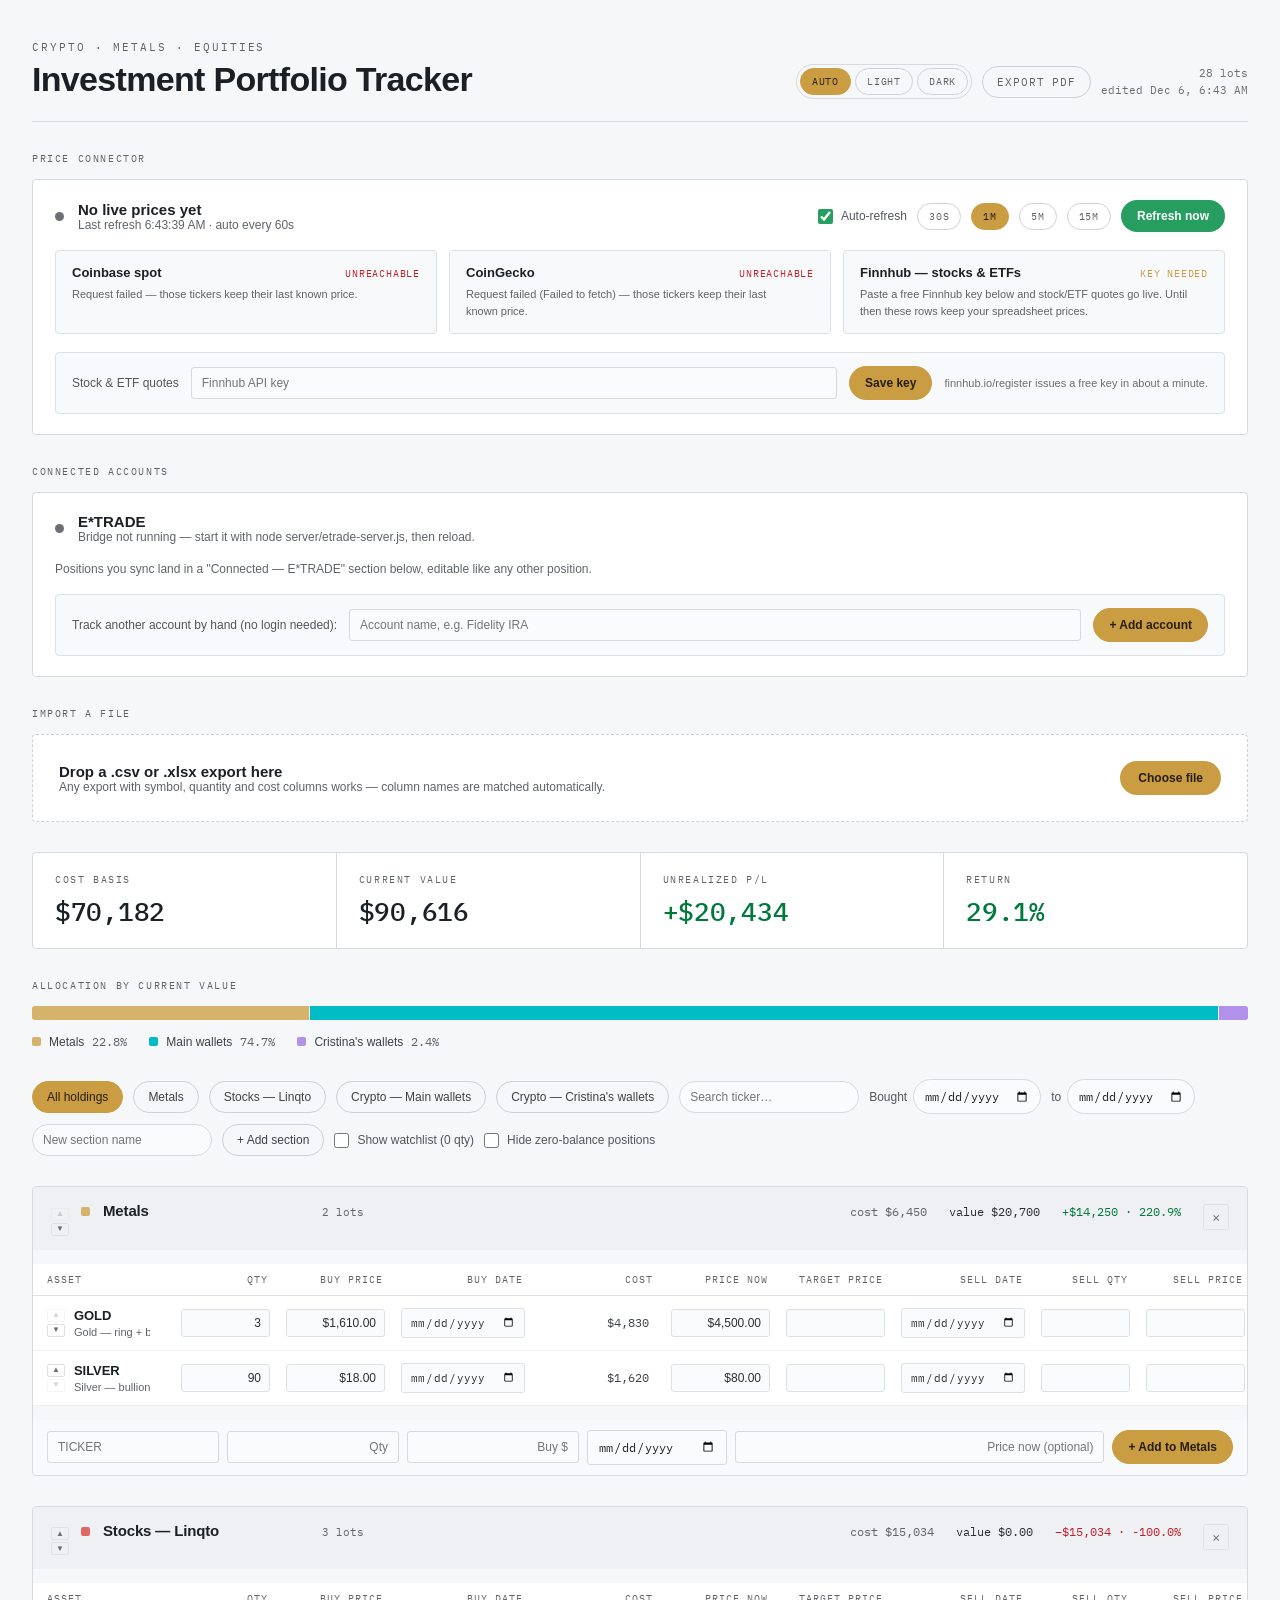
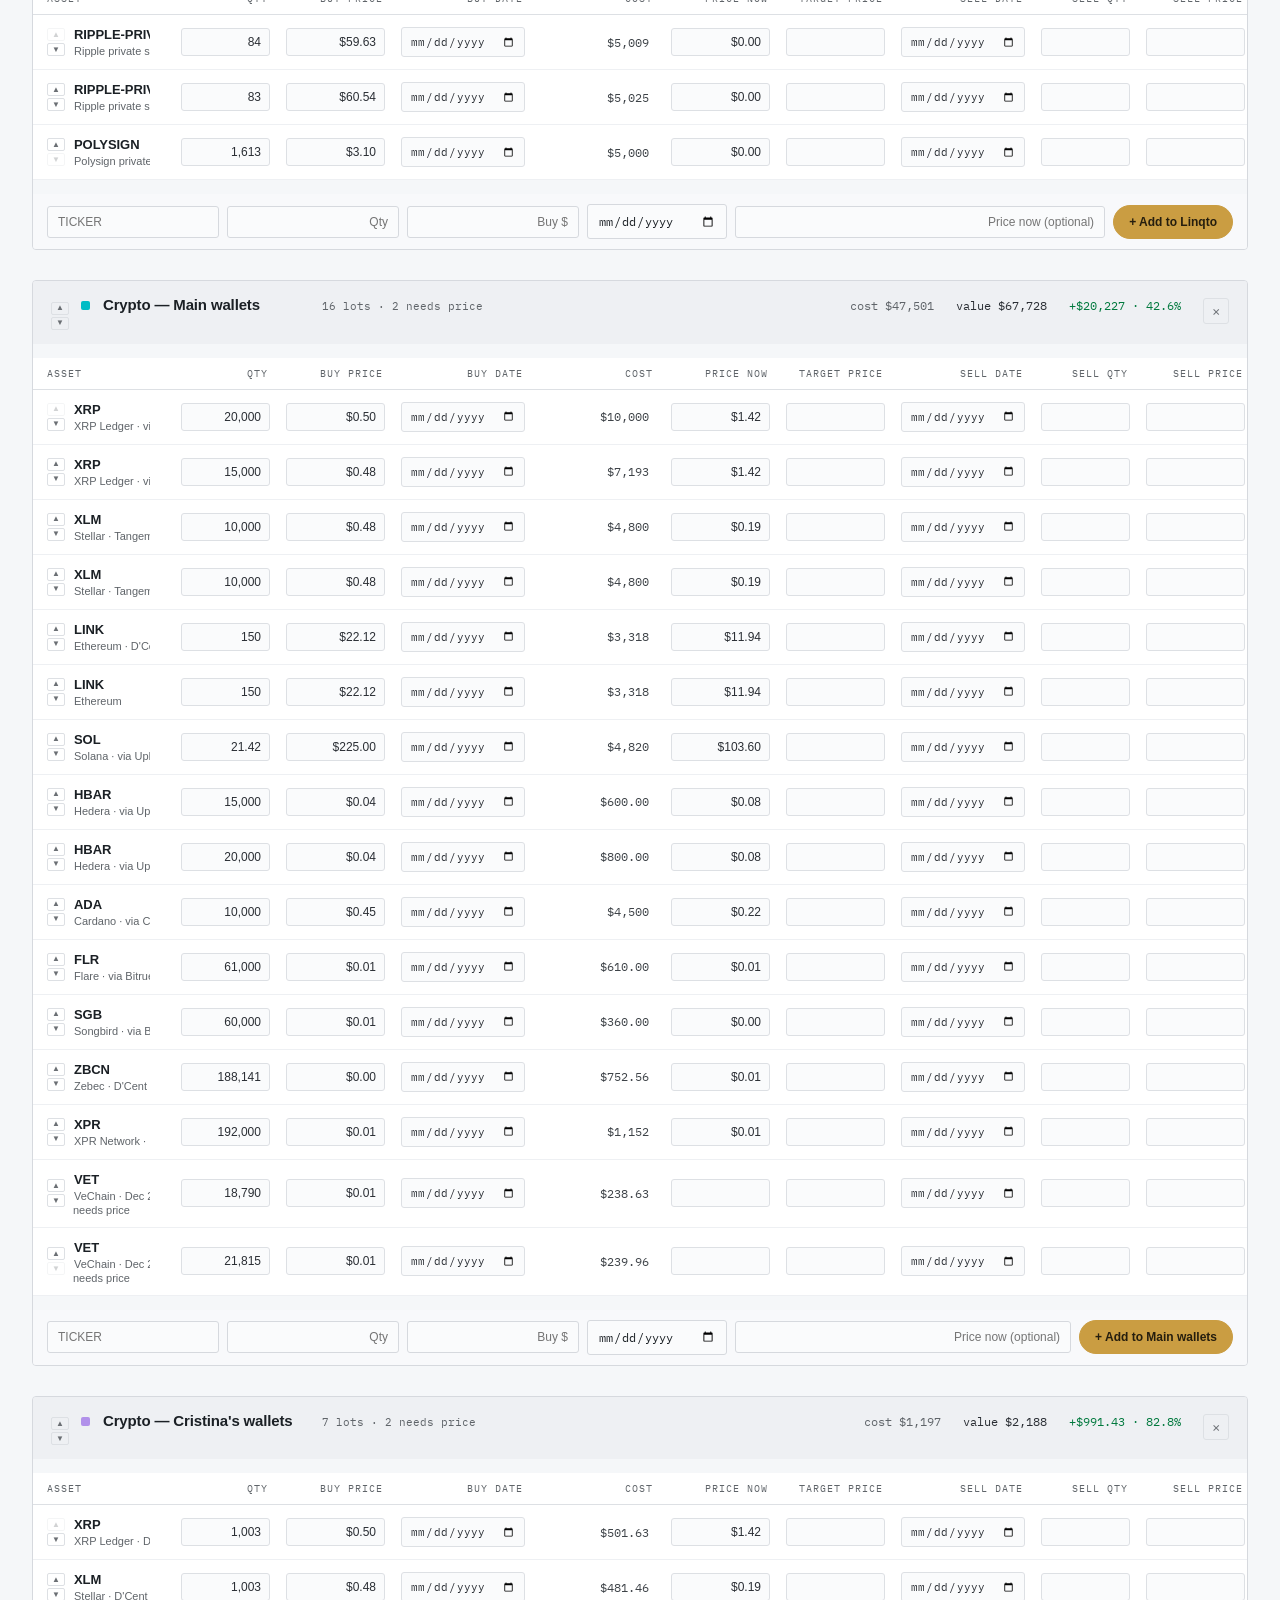
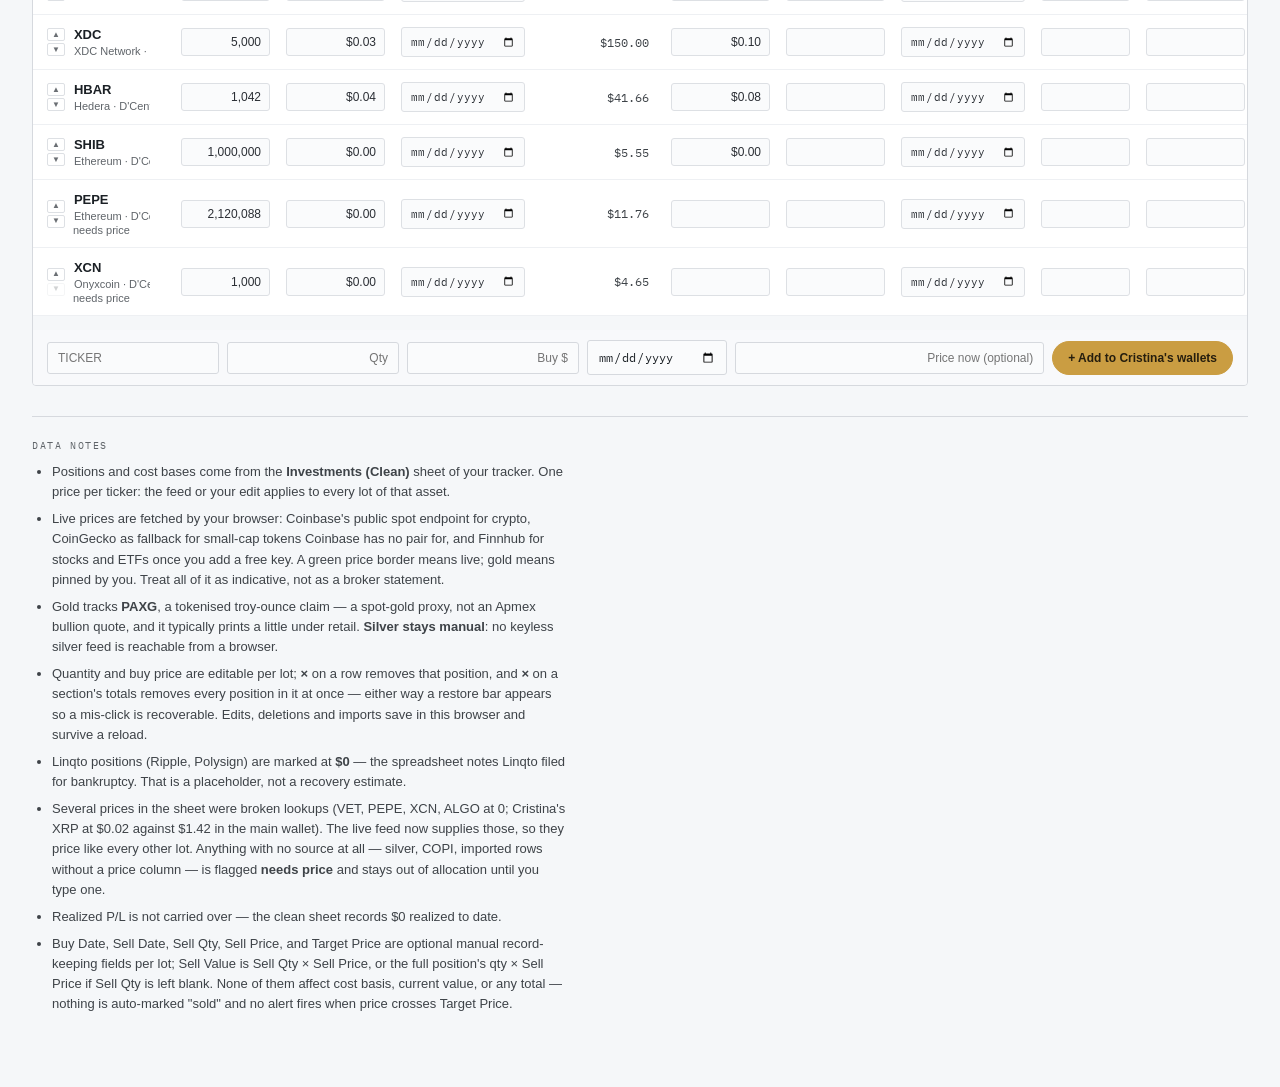
==== portfolio-tracker.html @ 9657cbb6 "Remove Reset all edits; let section delete work on populated sections Reset all edits wiped every ed" ====
<!DOCTYPE html>
<html lang="en">
<head>
<meta charset="utf-8">
<meta name="viewport" content="width=device-width, initial-scale=1">
<title>Investment Portfolio Tracker</title>
<link rel="preconnect" href="https://fonts.googleapis.com">
<link rel="preconnect" href="https://fonts.gstatic.com" crossorigin>
<link rel="stylesheet" href="https://fonts.googleapis.com/css2?family=IBM+Plex+Mono:wght@400;500;600&display=swap">
<style>
* { margin: 0; padding: 0; box-sizing: border-box; }

:root[data-theme="dark"] {
  --bg: oklch(0.18 0.012 255); --panel: oklch(0.21 0.013 255); --panelAlt: oklch(0.19 0.012 255);
  --rowBg: oklch(0.2 0.012 255); --rowHover: oklch(0.235 0.014 255); --head: oklch(0.24 0.014 255);
  --inputBg: oklch(0.17 0.012 255);
  --borderFaint: oklch(0.26 0.014 255); --borderSoft: oklch(0.28 0.014 255); --border: oklch(0.3 0.014 255);
  --borderMid: oklch(0.32 0.014 255); --borderStrong: oklch(0.44 0.016 255);
  --text: oklch(0.96 0.004 255); --textStrong: oklch(0.9 0.006 255); --textBody: oklch(0.8 0.008 255);
  --textDim: oklch(0.72 0.01 255); --textMute: oklch(0.64 0.01 255); --textFaint: oklch(0.58 0.01 255);
  --accent: oklch(0.78 0.1 85); --accentInk: oklch(0.2 0.02 85);
  --pos: oklch(0.74 0.14 155); --posInk: oklch(0.2 0.03 155);
  --neg: oklch(0.68 0.16 25); --negText: oklch(0.72 0.16 25); --negWash: oklch(0.24 0.03 25);
  --warnBg: oklch(0.23 0.025 85); --warnBorder: oklch(0.36 0.05 85); --warnLine: oklch(0.45 0.05 85);
  --dangerBg: oklch(0.22 0.02 25); --dangerBorder: oklch(0.34 0.05 25); --dangerLine: oklch(0.42 0.04 25);
  --gain: oklch(0.74 0.14 155); --loss: oklch(0.68 0.16 25); --flat: oklch(0.7 0.01 255);
  --livePrice: oklch(0.5 0.09 155); --pinPrice: oklch(0.5 0.07 85);
  --ivBg: oklch(0.3 0.03 155); --ivFg: oklch(0.9 0.02 155); --ivBorder: oklch(0.45 0.06 155);
  --dropActive: oklch(0.23 0.02 85);
  color-scheme: dark;
}
:root[data-theme="light"] {
  --bg: oklch(0.975 0.003 255); --panel: oklch(1 0 0); --panelAlt: oklch(0.982 0.003 255);
  --rowBg: oklch(1 0 0); --rowHover: oklch(0.968 0.004 255); --head: oklch(0.955 0.005 255);
  --inputBg: oklch(0.988 0.002 255);
  --borderFaint: oklch(0.92 0.005 255); --borderSoft: oklch(0.905 0.006 255); --border: oklch(0.885 0.007 255);
  --borderMid: oklch(0.86 0.008 255); --borderStrong: oklch(0.78 0.01 255);
  --text: oklch(0.24 0.012 255); --textStrong: oklch(0.3 0.012 255); --textBody: oklch(0.38 0.011 255);
  --textDim: oklch(0.45 0.01 255); --textMute: oklch(0.5 0.01 255); --textFaint: oklch(0.54 0.009 255);
  --accent: oklch(0.72 0.12 82); --accentInk: oklch(0.24 0.03 85);
  --pos: oklch(0.62 0.14 155); --posInk: oklch(1 0 0);
  --neg: oklch(0.55 0.19 25); --negText: oklch(0.5 0.19 25); --negWash: oklch(0.95 0.035 25);
  --warnBg: oklch(0.965 0.035 85); --warnBorder: oklch(0.84 0.07 85); --warnLine: oklch(0.75 0.09 85);
  --dangerBg: oklch(0.965 0.03 25); --dangerBorder: oklch(0.86 0.06 25); --dangerLine: oklch(0.78 0.09 25);
  --gain: oklch(0.5 0.14 155); --loss: oklch(0.52 0.19 25); --flat: oklch(0.52 0.01 255);
  --livePrice: oklch(0.72 0.11 155); --pinPrice: oklch(0.75 0.1 85);
  --ivBg: oklch(0.93 0.05 155); --ivFg: oklch(0.4 0.1 155); --ivBorder: oklch(0.78 0.08 155);
  --dropActive: oklch(0.965 0.035 85);
  color-scheme: light;
}

html, body { background: var(--bg); }
body {
  color: var(--text);
  font-family: -apple-system, BlinkMacSystemFont, "Segoe UI", sans-serif;
  min-height: 100vh;
}
.mono { font-family: 'IBM Plex Mono', ui-monospace, monospace; }
button, input { font-family: inherit; }
button { border: none; background: none; }

.page { min-height: 100vh; padding: 40px 32px 72px; }
.wrap { max-width: 1624px; margin: 0 auto; display: flex; flex-direction: column; gap: 30px; }

/* header */
.header { display: flex; flex-wrap: wrap; gap: 20px; align-items: flex-end; justify-content: space-between; border-bottom: 1px solid var(--border); padding-bottom: 22px; }
.eyebrow { font-size: 11px; letter-spacing: 0.18em; text-transform: uppercase; color: var(--textMute); }
h1 { font-size: 34px; font-weight: 600; letter-spacing: -0.02em; text-wrap: pretty; margin-top: 6px; }
.header-right { display: flex; align-items: center; gap: 10px; }
.pill-group { display: flex; gap: 4px; padding: 3px; border-radius: 999px; border: 1px solid var(--border); }
.pill { font-family: 'IBM Plex Mono', monospace; font-size: 10px; letter-spacing: 0.08em; text-transform: uppercase; padding: 6px 11px; border-radius: 999px; cursor: pointer; border: 1px solid var(--borderMid); background: transparent; color: var(--textMute); }
.pill.active { border-color: var(--accent); background: var(--accent); color: var(--accentInk); }
.link-btn { font-family: 'IBM Plex Mono', monospace; font-size: 11px; letter-spacing: 0.08em; text-transform: uppercase; color: var(--textMute); background: transparent; border: 1px solid var(--borderMid); border-radius: 999px; padding: 8px 14px; cursor: pointer; }
.link-btn:hover { color: var(--text); border-color: var(--borderStrong); }
.meta { font-family: 'IBM Plex Mono', monospace; font-size: 11px; color: var(--textFaint); text-align: right; line-height: 1.5; }

section { display: flex; flex-direction: column; gap: 14px; }
.section-label { font-family: 'IBM Plex Mono', monospace; font-size: 10px; letter-spacing: 0.16em; text-transform: uppercase; color: var(--textMute); }
.row-between { display: flex; flex-wrap: wrap; gap: 12px; align-items: baseline; justify-content: space-between; }
.hint { font-size: 12px; color: var(--textFaint); }

.max-note { font-size: 12px; line-height: 1.55; color: var(--textMute); max-width: 78ch; }

/* price connector */
.connector { display: flex; flex-direction: column; gap: 18px; padding: 20px 22px; border-radius: 4px; border: 1px solid var(--border); background: var(--panel); }
.connector-top { display: flex; flex-wrap: wrap; gap: 18px; align-items: center; justify-content: space-between; }
.connector-left { display: flex; align-items: center; gap: 14px; min-width: 0; }
.feed-dot { width: 9px; height: 9px; border-radius: 999px; }
.connector-headline { font-size: 15px; font-weight: 600; }
.connector-sub { font-size: 12px; color: var(--textMute); }
.connector-controls { display: flex; flex-wrap: wrap; gap: 10px; align-items: center; }
.checkbox-label { display: flex; align-items: center; gap: 8px; font-size: 12px; color: var(--textDim); cursor: pointer; }
.checkbox-label input { accent-color: var(--pos); width: 15px; height: 15px; }
.btn-accent { font-size: 12px; font-weight: 600; padding: 9px 16px; border-radius: 999px; cursor: pointer; border: none; background: var(--pos); color: var(--posInk); }
.btn-gold { font-size: 12px; font-weight: 600; padding: 9px 15px; border-radius: 999px; cursor: pointer; border: 1px solid var(--accent); background: var(--accent); color: var(--accentInk); }
.btn-ghost { font-size: 12px; font-weight: 500; padding: 9px 15px; border-radius: 999px; cursor: pointer; border: 1px solid var(--borderMid); background: transparent; color: var(--textDim); }
.feeds-grid { display: grid; grid-template-columns: repeat(auto-fit, minmax(240px, 1fr)); gap: 12px; }
.feed-card { display: flex; flex-direction: column; gap: 6px; padding: 14px 16px; border-radius: 4px; border: 1px solid var(--borderSoft); background: var(--panelAlt); }
.feed-card-top { display: flex; align-items: baseline; justify-content: space-between; gap: 10px; }
.feed-name { font-size: 13px; font-weight: 600; }
.feed-status { font-family: 'IBM Plex Mono', monospace; font-size: 10px; letter-spacing: 0.08em; text-transform: uppercase; }
.status-live { color: var(--gain); } .status-checking { color: var(--accent); } .status-idle { color: var(--textFaint); }
.status-down { color: var(--loss); } .status-partial { color: var(--accent); }
.feed-detail { font-size: 11px; color: var(--textMute); line-height: 1.5; text-wrap: pretty; }
.key-row { display: flex; flex-wrap: wrap; gap: 12px; align-items: center; padding: 13px 16px; border-radius: 4px; border: 1px solid var(--borderSoft); background: var(--panelAlt); }
.key-label { font-size: 12px; color: var(--textDim); }
.field { box-sizing: border-box; font-size: 12px; padding: 8px 10px; border-radius: 3px; border: 1px solid var(--border); background: var(--inputBg); color: var(--text); }
.key-input { flex-grow: 1; min-width: 180px; }
.key-status { font-size: 11px; color: var(--textFaint); }
.pinned-bar { display: flex; flex-wrap: wrap; gap: 12px; align-items: center; justify-content: space-between; padding: 11px 14px; border-radius: 4px; border: 1px solid var(--warnBorder); background: var(--warnBg); }
.pinned-bar span { font-size: 12px; color: var(--textStrong); }
.btn-warn { font-size: 12px; font-weight: 500; padding: 7px 13px; border-radius: 999px; cursor: pointer; border: 1px solid var(--warnLine); background: transparent; color: var(--textStrong); }
.tx-panel { display: flex; flex-direction: column; gap: 8px; }
.tx-table { display: flex; flex-direction: column; border: 1px solid var(--borderSoft); border-radius: 4px; max-height: 320px; overflow-y: auto; }
.tx-row { display: grid; grid-template-columns: 110px 100px 70px 70px 90px 100px; gap: 8px; padding: 7px 12px; font-size: 12px; border-bottom: 1px solid var(--borderFaint); color: var(--textBody); }
.tx-row:last-child { border-bottom: none; }
.tx-row.tx-head { position: sticky; top: 0; background: var(--panelAlt); font-family: 'IBM Plex Mono', monospace; font-size: 10px; letter-spacing: 0.08em; text-transform: uppercase; color: var(--textMute); }
.tx-row .right { text-align: right; }

/* import */
.dropzone { display: flex; flex-direction: column; gap: 16px; padding: 26px; border-radius: 4px; border: 1px dashed var(--borderMid); background: var(--rowBg); }
.dropzone.dragging { border-color: var(--accent); background: var(--dropActive); }
.dropzone-top { display: flex; flex-wrap: wrap; gap: 18px; align-items: center; justify-content: space-between; }
.dropzone-title { font-size: 15px; font-weight: 600; }
.dropzone-sub { font-size: 12px; color: var(--textMute); text-wrap: pretty; }
.file-label { display: inline-flex; align-items: center; gap: 8px; font-size: 12px; font-weight: 600; padding: 10px 18px; border-radius: 999px; cursor: pointer; background: var(--accent); color: var(--accentInk); }
.file-label input { position: absolute; width: 1px; height: 1px; opacity: 0; pointer-events: none; }
.import-status { font-family: 'IBM Plex Mono', monospace; font-size: 12px; line-height: 1.6; color: var(--textBody); }
.import-status.error { color: var(--loss); }
.preview { display: flex; flex-direction: column; gap: 12px; border-top: 1px solid var(--border); padding-top: 16px; }
.preview-grid { display: grid; grid-template-columns: minmax(90px, 1.2fr) minmax(80px, 1fr) minmax(80px, 1fr) minmax(80px, 1fr) minmax(90px, 1fr); }
.preview-head { font-family: 'IBM Plex Mono', monospace; font-size: 10px; letter-spacing: 0.1em; text-transform: uppercase; color: var(--textFaint); }
.preview-row { font-family: 'IBM Plex Mono', monospace; font-size: 12px; color: var(--textBody); padding: 5px 0; border-bottom: 1px solid var(--head); }
.right { text-align: right; }
.preview-actions { display: flex; flex-wrap: wrap; gap: 10px; align-items: center; }

/* summary tiles */
.tiles { display: grid; grid-template-columns: repeat(auto-fit, minmax(200px, 1fr)); gap: 1px; background: var(--border); border: 1px solid var(--border); border-radius: 4px; overflow: hidden; }
.tile { background: var(--panel); padding: 20px 22px; display: flex; flex-direction: column; gap: 8px; }
.tile-value { font-family: 'IBM Plex Mono', monospace; font-size: 26px; font-weight: 500; letter-spacing: -0.01em; }

/* allocation */
.alloc-bar { display: flex; height: 14px; border-radius: 3px; overflow: hidden; background: var(--head); gap: 1px; }
.alloc-slice { height: 100%; flex-basis: 0; }
.alloc-legend { display: flex; flex-wrap: wrap; gap: 8px 22px; }
.alloc-item { display: flex; align-items: center; gap: 8px; font-size: 12px; color: var(--textBody); }
.swatch { width: 9px; height: 9px; border-radius: 2px; }
.alloc-pct { font-family: 'IBM Plex Mono', monospace; color: var(--textMute); }

/* filters */
.filters-row { display: flex; flex-wrap: wrap; gap: 10px; align-items: center; }
.filter-btn { font-size: 12px; font-weight: 500; padding: 8px 14px; border-radius: 999px; cursor: pointer; border: 1px solid var(--borderMid); background: transparent; color: var(--textBody); }
.filter-btn.active { border-color: var(--accent); background: var(--accent); color: var(--accentInk); }
.spacer { flex-grow: 1; }
.pill-input { flex: 0 1 180px; border-radius: 999px; }
.date-filter-label { display: flex; align-items: center; gap: 6px; font-size: 12px; color: var(--textDim); }
.date-filter-label .pill-input { flex: 0 1 150px; }
input[type="search"]::-webkit-search-cancel-button { cursor: pointer; }
.error-text { font-size: 12px; color: var(--neg); margin-top: -8px; }
.deleted-bar { display: flex; flex-wrap: wrap; gap: 14px; align-items: center; justify-content: space-between; padding: 12px 18px; border-radius: 4px; border: 1px solid var(--dangerBorder); background: var(--dangerBg); }
.deleted-bar span { font-size: 13px; color: var(--textStrong); }
.btn-danger { font-size: 12px; font-weight: 500; padding: 8px 14px; border-radius: 999px; cursor: pointer; border: 1px solid var(--dangerLine); background: transparent; color: var(--textStrong); }

/* groups */
.group { display: flex; flex-direction: column; border: 1px solid var(--border); border-radius: 4px; overflow: hidden; }
.group-head { display: flex; flex-wrap: wrap; gap: 12px; align-items: baseline; justify-content: space-between; background: var(--head); padding: 14px 18px; }
.group-head-left { display: flex; align-items: baseline; gap: 12px; }
.group-rename { font-size: 15px; font-weight: 600; letter-spacing: -0.01em; background: transparent; border: 1px solid transparent; border-radius: 3px; padding: 3px 6px; margin: -3px -6px; color: var(--text); width: 220px; }
.group-rename:hover { border-color: var(--borderMid); }
.group-note { font-family: 'IBM Plex Mono', monospace; font-size: 11px; color: var(--textMute); }
.move-btns { display: flex; flex-direction: column; gap: 2px; }
.move-btn { width: 18px; height: 13px; display: flex; align-items: center; justify-content: center; font-size: 8px; line-height: 1; border-radius: 2px; cursor: pointer; border: 1px solid var(--borderSoft); background: transparent; color: var(--textFaint); }
.move-btn:hover:not(:disabled) { border-color: var(--borderStrong); color: var(--text); }
.move-btn:disabled { opacity: 0.3; cursor: default; }
.group-stats { display: flex; gap: 22px; font-family: 'IBM Plex Mono', monospace; font-size: 12px; }
.group-stats .cost { color: var(--textMute); }
.group-stats .value { color: var(--textStrong); }
.rows-scroll { overflow-x: auto; min-width: 0; }
.cols { display: grid; grid-template-columns: minmax(120px, 1.6fr) minmax(105px, 1fr) minmax(115px, 1.05fr) minmax(140px, 1.2fr) minmax(130px, 1.1fr) minmax(115px, 1.05fr) minmax(115px, 1.05fr) minmax(140px, 1.2fr) minmax(105px, 1fr) minmax(115px, 1.05fr) minmax(130px, 1.1fr) minmax(130px, 1.1fr) minmax(130px, 1.1fr) minmax(95px, 0.85fr) 36px; min-width: 1741px; }
.col-head { background: var(--panel); font-family: 'IBM Plex Mono', monospace; font-size: 10px; letter-spacing: 0.1em; text-transform: uppercase; color: var(--textMute); border-bottom: 1px solid var(--borderSoft); }
.col-head > div { padding: 9px 10px; }
.col-head > div:first-child { padding: 9px 14px; }
.lot-row { align-items: center; background: var(--rowBg); border-bottom: 1px solid var(--head); }
.lot-row:hover { background: var(--rowHover); }
.lot-asset { padding: 11px 14px; display: flex; flex-direction: column; gap: 1px; min-width: 0; }
.lot-asset-with-move { flex-direction: row; align-items: center; gap: 8px; }
.lot-asset-fields { display: flex; flex-direction: column; gap: 1px; min-width: 0; flex: 1; }
.lot-ticker-input, .lot-sub-input { display: block; width: 100%; background: transparent; border: 1px solid transparent; border-radius: 3px; padding: 1px 4px; margin: -1px -4px; color: inherit; }
.lot-ticker-input:hover, .lot-sub-input:hover, .lot-ticker-input:focus, .lot-sub-input:focus { border-color: var(--borderMid); }
.lot-ticker-input { font-size: 13px; font-weight: 600; letter-spacing: -0.005em; color: var(--text); }
.lot-sub-input { font-size: 11px; color: var(--textMute); }
.lot-flag { font-size: 11px; color: var(--textMute); overflow: hidden; text-overflow: ellipsis; white-space: nowrap; }
.lot-input-cell { padding: 8px 8px; }
.lot-input { width: 100%; text-align: right; font-size: 12px; padding: 6px 8px; border-radius: 3px; border: 1px solid var(--borderSoft); background: var(--inputBg); color: var(--textStrong); }
.lot-date-input { text-align: left; font-family: 'IBM Plex Mono', monospace; font-size: 11px; }
.lot-static { padding: 11px 14px; font-family: 'IBM Plex Mono', monospace; font-size: 12px; color: var(--textBody); overflow: hidden; text-overflow: ellipsis; white-space: nowrap; }
.price-input.live { border-color: var(--livePrice); }
.price-input.pinned { border-color: var(--pinPrice); }
.price-cell { display: flex; align-items: center; gap: 4px; }
.price-cell .price-input { flex: 1; min-width: 0; }
.unpin-btn { flex: 0 0 auto; width: 18px; height: 18px; display: flex; align-items: center; justify-content: center; font-size: 12px; line-height: 1; border-radius: 3px; cursor: pointer; border: 1px solid var(--pinPrice); background: transparent; color: var(--pinPrice); }
.unpin-btn:hover { background: var(--pinPrice); color: var(--panel); }
.del-cell { padding: 8px 4px; display: flex; justify-content: center; }
.del-btn { width: 26px; height: 26px; display: flex; align-items: center; justify-content: center; font-size: 14px; line-height: 1; border-radius: 3px; cursor: pointer; border: 1px solid var(--borderSoft); background: transparent; color: var(--textFaint); }
.del-btn:hover { border-color: var(--neg); color: var(--negText); background: var(--negWash); }
.add-row { display: flex; flex-wrap: wrap; gap: 8px; align-items: center; padding: 10px 14px; background: var(--panelAlt); }
.add-ticker { flex: 0 1 90px; text-transform: uppercase; }
.add-num { flex: 0 1 90px; text-align: right; }
.add-price { flex: 1 1 130px; text-align: right; }
.add-date { flex: 0 1 140px; }

.pl-pos { color: var(--gain); } .pl-neg { color: var(--loss); } .pl-flat { color: var(--flat); }

.notes { display: flex; flex-direction: column; gap: 10px; border-top: 1px solid var(--border); padding-top: 22px; }
.notes ul { margin: 0; padding-left: 20px; display: flex; flex-direction: column; gap: 7px; font-size: 13px; line-height: 1.55; color: var(--textBody); max-width: 74ch; text-wrap: pretty; }

@media (max-width: 640px) {
  .page { padding: 24px 16px 56px; }
  h1 { font-size: 26px; }
}

@media print {
  :root {
    --bg: #ffffff !important; --panel: #ffffff !important; --panelAlt: #ffffff !important;
    --rowBg: #ffffff !important; --rowHover: #ffffff !important; --head: #f0f0f0 !important;
    --inputBg: #ffffff !important;
    --borderFaint: #ddd !important; --borderSoft: #ccc !important; --border: #999 !important;
    --borderMid: #999 !important; --borderStrong: #666 !important;
    --text: #111 !important; --textStrong: #111 !important; --textBody: #222 !important;
    --textDim: #333 !important; --textMute: #555 !important; --textFaint: #666 !important;
    --accent: #8a6d00 !important; --accentInk: #111 !important;
    --pos: #0a7a3d !important; --posInk: #fff !important;
    --neg: #b3261e !important; --negText: #b3261e !important; --negWash: #fde8e6 !important;
    --gain: #0a7a3d !important; --loss: #b3261e !important; --flat: #555 !important;
    --livePrice: #0a7a3d !important; --pinPrice: #8a6d00 !important;
  }
  body { background: #fff !important; }
  .page { padding: 0 !important; }
  .no-print, .move-btns, .del-btn, .checkbox-label, .file-label, .add-row { display: none !important; }
  .rows-scroll { overflow: visible !important; }
  .cols { grid-template-columns: minmax(120px, 1.6fr) minmax(105px, 1fr) minmax(115px, 1.05fr) minmax(130px, 1.15fr) minmax(130px, 1.1fr) minmax(115px, 1.05fr) minmax(115px, 1.05fr) minmax(130px, 1.15fr) minmax(105px, 1fr) minmax(115px, 1.05fr) minmax(130px, 1.1fr) minmax(130px, 1.1fr) minmax(130px, 1.1fr) minmax(95px, 0.85fr) !important; min-width: 0 !important; }
  .col-head > div:last-child, .del-cell { display: none !important; }
  section { break-inside: avoid-page; }
  .group { break-inside: avoid; }
  .group-rename { border-color: transparent !important; }
  input { border-color: transparent !important; background: transparent !important; padding: 2px 0 !important; }
}

</style>
</head>
<body>
<div id="root"></div>
<script>
"use strict";

/* ---------- seed data ---------- */
/* [group, account, ticker, sub-label, qty, buyPrice, priceNow] */
const SEED = [
  ["Metals", "apmex", "GOLD", "Gold — ring + bullion · 2023", 3, 1610, 4500],
  ["Metals", "apmex", "SILVER", "Silver — bullion · 2018", 90, 18, 80],
  ["Stocks — Linqto", "linqto", "RIPPLE-PRIV", "Ripple private shares · Nov 2023", 84, 59.63, 0],
  ["Stocks — Linqto", "linqto", "RIPPLE-PRIV", "Ripple private shares · Oct 2023", 83, 60.54, 0],
  ["Stocks — Linqto", "linqto", "POLYSIGN", "Polysign private shares · Nov 2023", 1613, 3.10, 0],
  ["Crypto — Main wallets", "dcent", "XRP", "XRP Ledger · via Coinbase", 20000, 0.50, 1.4218],
  ["Crypto — Main wallets", "itrust", "XRP", "XRP Ledger · via UpHold", 15000, 0.4795, 1.4218],
  ["Crypto — Main wallets", "dcent", "XLM", "Stellar · Tangem swap", 10000, 0.48, 0.1855],
  ["Crypto — Main wallets", "itrust", "XLM", "Stellar · Tangem swap", 10000, 0.48, 0.1855],
  ["Crypto — Main wallets", "dcent", "LINK", "Ethereum · D'Cent swap", 150, 22.12, 11.94],
  ["Crypto — Main wallets", "itrust", "LINK", "Ethereum", 150, 22.12, 11.94],
  ["Crypto — Main wallets", "itrust", "SOL", "Solana · via UpHold", 21.42080992, 225, 103.60],
  ["Crypto — Main wallets", "dcent", "HBAR", "Hedera · via UpHold", 15000, 0.04, 0.07965],
  ["Crypto — Main wallets", "itrust", "HBAR", "Hedera · via UpHold", 20000, 0.04, 0.07965],
  ["Crypto — Main wallets", "itrust", "ADA", "Cardano · via Coinbase", 10000, 0.45, 0.2176],
  ["Crypto — Main wallets", "dcent", "FLR", "Flare · via Bitrue", 61000, 0.01, 0.0081],
  ["Crypto — Main wallets", "dcent", "SGB", "Songbird · via Bitrue", 60000, 0.006, 0.001531],
  ["Crypto — Main wallets", "dcent", "ZBCN", "Zebec · D'Cent swap", 188140.7, 0.004, 0.0077530],
  ["Crypto — Main wallets", "dcent", "XPR", "XPR Network · D'Cent swap", 192000, 0.006, 0.0075279],
  ["Crypto — Main wallets", "coinbase", "VET", "VeChain · Dec 2025", 18789.6, 0.0127, null],
  ["Crypto — Main wallets", "coinbase", "VET", "VeChain · Dec 2025", 21814.609, 0.011, null],
  ["Crypto — Cristina's wallets", "dcent2", "XRP", "XRP Ledger · D'Cent 2", 1003.25021, 0.50, 1.4218],
  ["Crypto — Cristina's wallets", "dcent2", "XLM", "Stellar · D'Cent 2", 1003.04758, 0.48, 0.1855],
  ["Crypto — Cristina's wallets", "dcent2", "XDC", "XDC Network · D'Cent 2", 4999.99974, 0.03, 0.09743],
  ["Crypto — Cristina's wallets", "dcent2", "HBAR", "Hedera · D'Cent 2", 1041.50968, 0.04, 0.07965],
  ["Crypto — Cristina's wallets", "dcent2", "SHIB", "Ethereum · D'Cent 2", 1000000, 0.0000055490, 0.0000055490],
  ["Crypto — Cristina's wallets", "dcent2", "PEPE", "Ethereum · D'Cent 2", 2120088.4, 0.0000055490, null],
  ["Crypto — Cristina's wallets", "dcent2", "XCN", "Onyxcoin · D'Cent 2", 1000, 0.00465, null],
  ["Watchlist — Crypto", "coinbase", "BTC", "Coinbase · no position", 0, 0, 78748.01],
  ["Watchlist — Crypto", "coinbase", "ETH", "Coinbase · no position", 0, 0, 2494.21],
  ["Watchlist — Crypto", "coinbase", "ALGO", "Algorand · no position", 0, 0, null],
  ["Watchlist — Crypto", "metamask", "FET", "AI basket · unassigned", 0, 0, null],
  ["Watchlist — Crypto", "metamask", "DAG", "Constellation · unassigned", 0, 0, null],
  ["Watchlist — Crypto", "metamask", "COPI", "Cornucopias staking", 0, 0.0347, null],
  ["Watchlist — Stocks", "etrade", "IONQ", "IonQ · quantum", 0, 26.01, 39.52],
  ["Watchlist — Stocks", "etrade", "QBTS", "D-Wave Quantum", 0, 9.155, 16.58],
  ["Watchlist — Stocks", "etrade", "QUBT", "Quantum Computing Inc", 0, 6.415, 8.01],
  ["Watchlist — Stocks", "etrade", "ARQQ", "Arqit Quantum", 0, 18, 21.37],
  ["Watchlist — ETFs", "robinhood", "SCHG", "Large-cap growth", 0, 32.92, 35.52],
  ["Watchlist — ETFs", "robinhood", "SCHD", "Dividend equity", 0, 27.26, 34.155],
  ["Watchlist — ETFs", "robinhood", "SGOV", "0–3mo Treasuries", 0, 100.49, 100.485],
  ["Watchlist — ETFs", "robinhood", "QQQI", "Nasdaq covered call", 0, 66.07, 54.75],
  ["Watchlist — ETFs", "robinhood", "BSOL", "Solana staking ETF", 0, 20.16, 14.21],
  ["Watchlist — ETFs", "robinhood", "EZRP", "XRP ETF", 0, 22.78, 22.78]
];

const GROUP_COLORS = {
  "Metals": "oklch(0.78 0.1 85)",
  "Stocks — Linqto": "oklch(0.66 0.15 25)",
  "Crypto — Main wallets": "oklch(0.72 0.13 200)",
  "Crypto — Cristina's wallets": "oklch(0.72 0.13 300)",
  "Watchlist — Crypto": "oklch(0.55 0.03 255)",
  "Watchlist — Stocks": "oklch(0.5 0.03 255)",
  "Watchlist — ETFs": "oklch(0.45 0.03 255)"
};
const IMPORT_COLOR = "oklch(0.74 0.14 155)";

// ticker -> live feed mapping. coinbase = spot API; finnhub = stocks/ETFs (needs a free key)
const FEED_MAP = {
  BTC: ["coinbase", "BTC-USD"], ETH: ["coinbase", "ETH-USD"], XRP: ["coinbase", "XRP-USD"],
  XLM: ["coinbase", "XLM-USD"], LINK: ["coinbase", "LINK-USD"], SOL: ["coinbase", "SOL-USD"],
  HBAR: ["coinbase", "HBAR-USD"], ADA: ["coinbase", "ADA-USD"], FLR: ["coinbase", "FLR-USD"],
  VET: ["coinbase", "VET-USD"], ALGO: ["coinbase", "ALGO-USD"], SHIB: ["coinbase", "SHIB-USD"],
  PEPE: ["coinbase", "PEPE-USD"], XCN: ["coinbase", "XCN-USD"], XDC: ["coinbase", "XDC-USD"],
  FET: ["coinbase", "FET-USD"], DAG: ["coinbase", "DAG-USD"], SGB: ["coinbase", "SGB-USD"],
  IONQ: ["finnhub", "IONQ"], QBTS: ["finnhub", "QBTS"], QUBT: ["finnhub", "QUBT"],
  ARQQ: ["finnhub", "ARQQ"], SCHG: ["finnhub", "SCHG"], SCHD: ["finnhub", "SCHD"],
  SGOV: ["finnhub", "SGOV"], QQQI: ["finnhub", "QQQI"], BSOL: ["finnhub", "BSOL"],
  EZRP: ["finnhub", "EZRP"], GOLD: ["coinbase", "PAXG-USD"]
};
// CoinGecko ids — fallback for tickers Coinbase has no pair for
const GECKO_IDS = {
  SGB: "songbird", XDC: "xdce-crowd-sale", DAG: "constellation-labs", FLR: "flare-networks",
  XCN: "onyxcoin", ZBCN: "zebec-network", XPR: "proton", VET: "vechain", HBAR: "hedera-hashgraph",
  PEPE: "pepe", SHIB: "shiba-inu", ALGO: "algorand", FET: "fetch-ai", ADA: "cardano",
  XLM: "stellar", XRP: "ripple", SOL: "solana", LINK: "chainlink", BTC: "bitcoin", ETH: "ethereum",
  GOLD: "pax-gold"
};
const FEED_LABELS = {
  coinbase: ["Coinbase spot", "Crypto pairs plus spot gold via PAXG. Public endpoint, no key."],
  coingecko: ["CoinGecko", "Fallback for small-cap tokens Coinbase has no USD pair for."],
  finnhub: ["Finnhub — stocks & ETFs", "US equities and ETFs. Needs a free API key; no keyless stock feed is reachable from a browser."]
};
const KEY = "portfolio-tracker-v2";
const ETRADE_BRIDGE_URL = "http://localhost:8787";

/* ---------- formatting helpers ---------- */
function money(n, dp) {
  if (n === null || n === undefined || !isFinite(n)) return "—";
  const d = dp !== undefined ? dp : (Math.abs(n) >= 1000 ? 0 : 2);
  return (n < 0 ? "-$" : "$") + Math.abs(n).toLocaleString(undefined, { minimumFractionDigits: d, maximumFractionDigits: d });
}
function signed(n) {
  if (n === null || n === undefined || !isFinite(n)) return "—";
  const d = Math.abs(n) >= 1000 ? 0 : 2;
  return (n < 0 ? "−$" : "+$") + Math.abs(n).toLocaleString(undefined, { minimumFractionDigits: d, maximumFractionDigits: d });
}
function qtyFmt(n) {
  if (!n) return "0";
  if (n >= 1000) return n.toLocaleString(undefined, { maximumFractionDigits: 0 });
  return n.toLocaleString(undefined, { maximumFractionDigits: n < 1 ? 6 : 2 });
}
function priceFmt(n) {
  if (n === null || n === undefined) return "";
  if (n === 0) return "0";
  if (n < 0.01) return n.toPrecision(4);
  return String(Number(n.toFixed(n < 1 ? 4 : 2)));
}
function priceMoney(n) {
  if (n === null || n === undefined || !isFinite(n)) return "";
  return "$" + n.toLocaleString(undefined, { minimumFractionDigits: 2, maximumFractionDigits: 2 });
}
function plClass(n) { return n > 0.005 ? "pl-pos" : (n < -0.005 ? "pl-neg" : "pl-flat"); }
function num(v) {
  if (v === null || v === undefined) return NaN;
  return parseFloat(String(v).replace(/[$,%\s]/g, "").replace(/[()]/g, ""));
}
function esc(s) {
  return String(s === undefined || s === null ? "" : s)
    .replace(/&/g, "&amp;").replace(/</g, "&lt;").replace(/>/g, "&gt;");
}
function escAttr(s) { return esc(s).replace(/"/g, "&quot;"); }

/* ---------- file import helpers ---------- */
async function inflateEntry(entry) {
  if (entry.method === 0) return new TextDecoder().decode(entry.data);
  const stream = new Blob([entry.data]).stream().pipeThrough(new DecompressionStream("deflate-raw"));
  return await new Response(stream).text();
}

async function xlsxToRows(file) {
  const buf = new Uint8Array(await file.arrayBuffer());
  const dv = new DataView(buf.buffer);
  let eocd = -1;
  for (let i = buf.length - 22; i >= 0; i--) { if (dv.getUint32(i, true) === 0x06054b50) { eocd = i; break; } }
  if (eocd < 0) throw new Error("Not a readable .xlsx file.");
  const count = dv.getUint16(eocd + 10, true);
  let off = dv.getUint32(eocd + 16, true);
  const files = {};
  for (let i = 0; i < count; i++) {
    const nl = dv.getUint16(off + 28, true), el = dv.getUint16(off + 30, true), cl = dv.getUint16(off + 32, true);
    const lho = dv.getUint32(off + 42, true);
    const name = new TextDecoder().decode(buf.subarray(off + 46, off + 46 + nl));
    const lnl = dv.getUint16(lho + 26, true), lel = dv.getUint16(lho + 28, true);
    const start = lho + 30 + lnl + lel;
    files[name] = { method: dv.getUint16(off + 10, true), data: buf.subarray(start, start + dv.getUint32(off + 20, true)) };
    off += 46 + nl + el + cl;
  }
  let shared = [];
  if (files["xl/sharedStrings.xml"]) {
    const ss = await inflateEntry(files["xl/sharedStrings.xml"]);
    shared = Array.from(ss.matchAll(/<si>([\s\S]*?)<\/si>/g)).map(m =>
      Array.from(m[1].matchAll(/<t[^>]*>([\s\S]*?)<\/t>/g)).map(x => x[1]).join(""));
  }
  const sheetNames = Object.keys(files).filter(n => /^xl\/worksheets\/sheet\d+\.xml$/.test(n)).sort();
  let best = [];
  for (const sn of sheetNames) {
    const xml = await inflateEntry(files[sn]);
    const rows = Array.from(xml.matchAll(/<row[^>]*>([\s\S]*?)<\/row>/g)).map(r => {
      const arr = [];
      Array.from(r[1].matchAll(/<c r="([A-Z]+)\d+"([^>]*)>([\s\S]*?)<\/c>/g)).forEach(c => {
        let col = 0;
        for (const ch of c[1]) col = col * 26 + (ch.charCodeAt(0) - 64);
        const t = /t="(\w+)"/.exec(c[2]);
        const v = /<v>([\s\S]*?)<\/v>/.exec(c[3]);
        const inl = /<t[^>]*>([\s\S]*?)<\/t>/.exec(c[3]);
        let val = v ? v[1] : (inl ? inl[1] : "");
        if (t && t[1] === "s" && v) val = shared[+v[1]] || "";
        arr[col - 1] = String(val).replace(/&amp;/g, "&").replace(/&lt;/g, "<").replace(/&gt;/g, ">");
      });
      for (let i = 0; i < arr.length; i++) if (arr[i] === undefined) arr[i] = "";
      return arr;
    });
    const parsed = rowsToLots(rows);
    if (parsed.length > best.length) best = parsed;
  }
  return best;
}

function csvToRows(text) {
  const delim = text.indexOf("\t") > -1 && text.indexOf(",") < 0 ? "\t" : ",";
  const rows = [];
  let row = [], cell = "", q = false;
  for (let i = 0; i < text.length; i++) {
    const ch = text[i];
    if (q) {
      if (ch === '"' && text[i + 1] === '"') { cell += '"'; i++; }
      else if (ch === '"') q = false;
      else cell += ch;
    } else if (ch === '"') q = true;
    else if (ch === delim) { row.push(cell); cell = ""; }
    else if (ch === "\n") { row.push(cell); rows.push(row); row = []; cell = ""; }
    else if (ch !== "\r") cell += ch;
  }
  if (cell.length || row.length) { row.push(cell); rows.push(row); }
  return rows;
}

function rowsToLots(rows) {
  const find = (hdr, list, exclude) => {
    for (const k of list) {
      for (let c = 0; c < hdr.length; c++) {
        const h = hdr[c];
        if (h.indexOf(k) < 0) continue;
        if (exclude && exclude.some(x => h.indexOf(x) > -1)) continue;
        return c;
      }
    }
    return -1;
  };
  const NOT_CURRENT = ["buy", "cost", "paid", "purchase", "avg", "average", "basis"];
  let map = null, headerAt = -1;
  for (let i = 0; i < Math.min(rows.length, 25); i++) {
    const hdr = rows[i].map(c => String(c || "").toLowerCase().trim());
    const ticker = find(hdr, ["ticker", "symbol", "coin", "asset"]);
    const qty = find(hdr, ["total shares", "quantity", "shares", "qty", "units", "amount held", "balance"]);
    if (ticker > -1 && qty > -1) {
      map = {
        ticker: ticker, qty: qty,
        name: find(hdr, ["name", "description", "investment type"]),
        buy: find(hdr, ["buy price", "cost per", "average", "avg", "purchase price", "unit cost"]),
        cost: find(hdr, ["total buy", "total paid", "cost basis", "total cost"]),
        price: find(hdr, ["today's price", "todays price", "price now", "current price", "market price", "last price", "mark price", "price"], NOT_CURRENT),
        group: find(hdr, ["group", "account", "exchange", "wallet"])
      };
      headerAt = i;
      break;
    }
  }
  if (!map) return [];
  const out = [];
  for (let i = headerAt + 1; i < rows.length; i++) {
    const r = rows[i];
    const ticker = String(r[map.ticker] || "").trim().toUpperCase().split("/")[0].replace(/[^A-Z0-9.\-]/g, "");
    if (!ticker || ticker.length > 12) continue;
    const qty = num(r[map.qty]);
    if (!isFinite(qty)) continue;
    let buy = map.buy > -1 ? num(r[map.buy]) : NaN;
    const cost = map.cost > -1 ? num(r[map.cost]) : NaN;
    if (!isFinite(buy) && isFinite(cost) && qty) buy = cost / qty;
    const price = map.price > -1 ? num(r[map.price]) : NaN;
    out.push({
      ticker: ticker,
      qty: qty,
      buy: isFinite(buy) ? buy : 0,
      price: isFinite(price) ? price : null,
      name: map.name > -1 ? String(r[map.name] || "").trim() : "",
      group: map.group > -1 ? String(r[map.group] || "").trim() : ""
    });
  }
  return out;
}

/* ---------- app ---------- */
class PortfolioApp {
  constructor(root) {
    this.root = root;
    const seedPrices = {};
    SEED.forEach(r => { if (!(r[2] in seedPrices)) seedPrices[r[2]] = r[6]; });
    let saved = {};
    try { saved = JSON.parse(localStorage.getItem(KEY) || "{}") || {}; } catch (e) {}
    this.seedPrices = seedPrices;
    this.state = {
      prices: Object.assign({}, seedPrices, saved.prices || {}),
      imported: saved.imported || [],
      edits: saved.edits || {},
      deleted: saved.deleted || {},
      live: saved.live || {},
      pinned: saved.pinned || {},
      auto: saved.auto !== undefined ? saved.auto : true,
      intervalMs: saved.intervalMs || 60000,
      refreshing: false,
      feedStatus: saved.feedStatus || {},
      theme: saved.theme || "auto",
      custom: saved.custom || [],
      groupDrafts: {},
      extraGroups: saved.extraGroups || [],
      groupNames_: saved.groupNames_ || {},
      groupOrder: saved.groupOrder || [],
      rowOrder: saved.rowOrder || {},
      newSectionDraft: "",
      newSectionError: "",
      showRestoreBar: false,
      apiKey: saved.apiKey || "",
      keyDraft: saved.apiKey || "",
      lastRefresh: saved.lastRefresh || "",
      savedAt: saved.at || "—",
      group: "All",
      tickerSearch: "",
      watchlist: false,
      hideZero: false,
      dateFrom: "",
      dateTo: "",
      drafts: {},
      dragging: false,
      importStatus: "",
      importError: false,
      preview: null,
      previewName: "",
      etrade: {
        checked: false, reachable: false, connected: false, pending: false,
        authorizeUrl: "", verifierDraft: "", syncing: false, lastSync: "", error: "",
        showTransactions: false, transactions: [], transactionsLoading: false, transactionsError: ""
      }
    };
    this.render();
    this.attachEvents();
    this.mount();
  }

  /* ---------- theme ---------- */
  resolveTheme() {
    if (this.state.theme === "light" || this.state.theme === "dark") return this.state.theme;
    const prefersLight = typeof matchMedia === "function" && matchMedia("(prefers-color-scheme: light)").matches;
    return prefersLight ? "light" : "dark";
  }
  applyTheme() {
    document.documentElement.dataset.theme = this.resolveTheme();
  }

  /* ---------- state helpers ---------- */
  render() {
    const active = document.activeElement;
    const inRoot = !!(active && this.root.contains(active));
    const activeId = inRoot ? active.id : "";
    const activeSelector = inRoot && !activeId && active.dataset && active.dataset.action
      ? (active.dataset.key !== undefined
          ? `[data-key="${CSS.escape(active.dataset.key)}"][data-action="${CSS.escape(active.dataset.action)}"]`
          : (active.dataset.group !== undefined
              ? `[data-group="${CSS.escape(active.dataset.group)}"][data-action="${CSS.escape(active.dataset.action)}"]`
              : ""))
      : "";
    const selStart = inRoot && "selectionStart" in active ? active.selectionStart : null;
    const selEnd = inRoot && "selectionEnd" in active ? active.selectionEnd : null;
    this.applyTheme();
    const vm = this.buildViewModel();
    this.root.innerHTML = template(vm);
    const el = activeId ? document.getElementById(activeId) : (activeSelector ? this.root.querySelector(activeSelector) : null);
    if (el && typeof el.focus === "function") {
      el.focus();
      if (typeof selStart === "number" && el.setSelectionRange) {
        try { el.setSelectionRange(selStart, selEnd); } catch (e) {}
      }
    }
  }
  persist() {
    const at = new Date().toLocaleString(undefined, { month: "short", day: "numeric", hour: "numeric", minute: "2-digit" });
    const payload = {
      prices: this.state.prices,
      imported: this.state.imported, edits: this.state.edits, deleted: this.state.deleted,
      live: this.state.live, pinned: this.state.pinned, auto: this.state.auto, intervalMs: this.state.intervalMs,
      feedStatus: this.state.feedStatus, lastRefresh: this.state.lastRefresh, apiKey: this.state.apiKey,
      theme: this.state.theme, custom: this.state.custom, extraGroups: this.state.extraGroups,
      groupNames_: this.state.groupNames_, groupOrder: this.state.groupOrder, rowOrder: this.state.rowOrder, at: at
    };
    try { localStorage.setItem(KEY, JSON.stringify(payload)); } catch (e) {}
    this.state.savedAt = at;
  }

  mount() {
    if (typeof matchMedia === "function") {
      this.mq = matchMedia("(prefers-color-scheme: light)");
      this.mqListener = () => { if (this.state.theme === "auto") this.render(); };
      if (this.mq.addEventListener) this.mq.addEventListener("change", this.mqListener);
    }
    if (this.state.auto) { this.refresh(); this.startTimer(); }
    this.checkEtradeStatus();
  }
  startTimer() {
    this.stopTimer();
    this.timer = setInterval(() => this.refresh(), this.state.intervalMs);
  }
  stopTimer() { if (this.timer) { clearInterval(this.timer); this.timer = null; } }

  /* ---------- live price feed ---------- */
  neededTickers() {
    const deleted = this.state.deleted;
    const edits = this.state.edits;
    const entries = SEED.map((r, n) => ["s" + n, r[2]])
      .concat(this.state.imported.map((l, n) => ["i" + n, l.ticker]))
      .concat(this.state.custom.map((l, n) => ["c" + n, l.ticker]));
    const live = {};
    entries.forEach(([key, baseTicker]) => {
      if (deleted[key]) return;
      const e = edits[key];
      const ticker = e && e.ticker !== undefined ? e.ticker : baseTicker;
      live[ticker] = true;
    });
    return Object.keys(live);
  }

  async fetchCoinbase(tickers) {
    const got = {}, failed = [];
    await Promise.all(tickers.map(async t => {
      try {
        const pair = FEED_MAP[t] ? FEED_MAP[t][1] : (t + "-USD");
        const res = await fetch("https://api.coinbase.com/v2/prices/" + pair + "/spot", { cache: "no-store" });
        if (!res.ok) throw new Error(String(res.status));
        const json = await res.json();
        const n = parseFloat(json && json.data && json.data.amount);
        if (isFinite(n)) got[t] = n; else failed.push(t);
      } catch (e) { failed.push(t); }
    }));
    return { got, failed };
  }

  async fetchGecko(tickers) {
    const list = tickers.filter(t => GECKO_IDS[t]);
    if (!list.length) return { got: {}, failed: tickers.slice() };
    const ids = list.map(t => GECKO_IDS[t]);
    try {
      const res = await fetch("https://api.coingecko.com/api/v3/simple/price?ids=" + ids.join(",") + "&vs_currencies=usd", { cache: "no-store" });
      if (!res.ok) throw new Error(String(res.status));
      const json = await res.json();
      const got = {}, failed = [];
      list.forEach(t => {
        const n = json[GECKO_IDS[t]] && json[GECKO_IDS[t]].usd;
        if (isFinite(n)) got[t] = n; else failed.push(t);
      });
      tickers.filter(t => !GECKO_IDS[t]).forEach(t => failed.push(t));
      return { got, failed };
    } catch (e) {
      return { got: {}, failed: tickers.slice(), error: e && e.message ? e.message : "blocked" };
    }
  }

  async fetchFinnhub(tickers, key) {
    if (!key) return { got: {}, failed: tickers.slice(), needsKey: true };
    const got = {}, failed = [];
    let error = "";
    await Promise.all(tickers.map(async t => {
      try {
        const symbol = FEED_MAP[t] ? FEED_MAP[t][1] : t;
        const res = await fetch("https://finnhub.io/api/v1/quote?symbol=" + symbol + "&token=" + encodeURIComponent(key), { cache: "no-store" });
        if (!res.ok) { if (res.status === 401 || res.status === 403) error = "key rejected"; throw new Error(String(res.status)); }
        const json = await res.json();
        const n = parseFloat(json && json.c);
        if (isFinite(n) && n > 0) got[t] = n; else failed.push(t);
      } catch (e) { failed.push(t); if (!error) error = e && e.message ? e.message : "failed"; }
    }));
    return { got, failed, error: Object.keys(got).length ? "" : error };
  }

  async refresh() {
    if (this.state.refreshing) return;
    this.state.refreshing = true; this.render();
    const needed = this.neededTickers();
    const cb = needed.filter(t => !FEED_MAP[t] || FEED_MAP[t][0] === "coinbase");
    const eq = needed.filter(t => !FEED_MAP[t] || FEED_MAP[t][0] === "finnhub");
    const stamp = new Date().toLocaleTimeString(undefined, { hour: "numeric", minute: "2-digit", second: "2-digit" });
    const [cbRes, eqRes] = await Promise.all([this.fetchCoinbase(cb), this.fetchFinnhub(eq, this.state.apiKey)]);
    const gkRes = await this.fetchGecko(cbRes.failed);
    const live = this.state.live;
    const apply = (res, source) => {
      Object.keys(res.got).forEach(t => {
        if (this.state.pinned[t]) return;
        live[t] = { price: res.got[t], at: stamp, source: source };
      });
    };
    apply(cbRes, "coinbase");
    apply(gkRes, "coingecko");
    apply(eqRes, "finnhub");
    this.state.feedStatus = {
      coinbase: { ok: Object.keys(cbRes.got).length, total: cb.length, failed: cbRes.failed.filter(t => !gkRes.got[t]), rescued: cbRes.failed.filter(t => gkRes.got[t]), error: "", at: stamp },
      coingecko: { ok: Object.keys(gkRes.got).length, total: cbRes.failed.length, failed: gkRes.failed, error: gkRes.error || "", at: stamp },
      finnhub: { ok: Object.keys(eqRes.got).length, total: eq.length, failed: eqRes.failed, error: eqRes.error || "", needsKey: !!eqRes.needsKey, at: stamp }
    };
    this.state.refreshing = false;
    this.state.lastRefresh = stamp;
    this.persist();
    this.render();
  }

  editLot(key, field, draftKey, text) {
    const n = num(text);
    if (isFinite(n) && n >= 0) {
      this.state.edits[key] = Object.assign({}, this.state.edits[key], { [field]: n });
      delete this.state.drafts[draftKey];
      this.persist();
    } else {
      this.state.drafts[draftKey] = text;
    }
    this.render();
  }

  async handleFile(file) {
    if (!file) return;
    this.state.importStatus = "Reading " + file.name + "…";
    this.state.importError = false;
    this.state.preview = null;
    this.state.dragging = false;
    this.render();
    try {
      let lots;
      if (/\.xlsx$/i.test(file.name)) lots = await xlsxToRows(file);
      else lots = rowsToLots(csvToRows(await file.text()));
      if (!lots.length) {
        this.state.importStatus = "No positions found in " + file.name + ". The file needs a symbol/ticker column and a quantity column.";
        this.state.importError = true;
        this.render();
        return;
      }
      this.state.preview = lots;
      this.state.previewName = file.name;
      this.state.importError = false;
      this.state.importStatus = "Found " + lots.length + " position" + (lots.length === 1 ? "" : "s") + " in " + file.name + ".";
      this.render();
    } catch (err) {
      this.state.importStatus = "Could not read that file: " + (err && err.message ? err.message : "unknown error");
      this.state.importError = true;
      this.render();
    }
  }

  /* ---------- actions (dispatched from delegated events) ---------- */
  setTheme(mode) { this.state.theme = mode; this.persist(); this.render(); }
  toggleAuto() {
    const on = !this.state.auto;
    this.state.auto = on;
    if (on) { this.refresh(); this.startTimer(); } else this.stopTimer();
    this.persist(); this.render();
  }
  setInterval_(ms) {
    this.state.intervalMs = ms;
    this.persist();
    if (this.state.auto) this.startTimer();
    this.render();
  }
  onKeyDraftChange(text) { this.state.keyDraft = text; this.render(); }
  saveKey() {
    this.state.apiKey = (this.state.keyDraft || "").trim();
    this.persist(); this.render();
    this.refresh();
  }
  clearKey() { this.state.keyDraft = ""; this.state.apiKey = ""; this.persist(); this.render(); }
  unpinAll() { this.state.pinned = {}; this.persist(); this.render(); this.refresh(); }
  unpinTicker(ticker) { delete this.state.pinned[ticker]; this.persist(); this.render(); this.refresh(); }
  setDragging(on) { if (this.state.dragging !== on) { this.state.dragging = on; this.render(); } }
  cancelImport() { this.state.preview = null; this.state.importStatus = ""; this.render(); }
  commitImport() {
    const pv = this.state.preview || [];
    const file = this.state.previewName.replace(/\.[^.]+$/, "");
    const rows = pv.map(l => ({
      file: file, ticker: l.ticker, qty: l.qty, buy: l.buy, price: l.price,
      sub: [l.name, l.group].filter(Boolean).join(" · ") || "imported position"
    }));
    rows.forEach(r => { if (r.price !== null && (this.state.prices[r.ticker] === undefined || this.state.prices[r.ticker] === null)) this.state.prices[r.ticker] = r.price; });
    this.state.imported = this.state.imported.concat(rows);
    this.state.preview = null;
    this.state.importStatus = "Added " + rows.length + " position" + (rows.length === 1 ? "" : "s") + " from " + this.state.previewName + ".";
    this.persist(); this.render();
  }
  setGroupFilter(name) { this.state.group = name; this.render(); }
  setTickerSearch(text) { this.state.tickerSearch = text; this.render(); }
  onNewSectionDraftChange(text) { this.state.newSectionDraft = text; this.state.newSectionError = ""; this.render(); }
  addSection() {
    const name = (this.state.newSectionDraft || "").trim();
    const vm = this.buildViewModel();
    if (!name) { this.state.newSectionError = "Give the section a name."; this.render(); return; }
    if (vm.groupNames.indexOf(name) > -1) { this.state.newSectionError = "A section with that name already exists."; this.render(); return; }
    this.state.newSectionDraft = "";
    this.state.extraGroups = this.state.extraGroups.concat([name]);
    this.persist(); this.render();
  }
  deleteSection(name) {
    const keys = this.rowKeysForGroup(name);
    keys.forEach(key => { this.state.deleted[key] = true; });
    this.state.extraGroups = this.state.extraGroups.filter(g => g !== name);
    if (this.state.groupOrder) this.state.groupOrder = this.state.groupOrder.filter(g => g !== name);
    if (this.state.groupNames_ && name in this.state.groupNames_) delete this.state.groupNames_[name];
    if (keys.length > 0) this.armRestoreBar();
    this.persist(); this.render();
  }
  toggleWatchlist() { this.state.watchlist = !this.state.watchlist; this.render(); }
  toggleHideZero() { this.state.hideZero = !this.state.hideZero; this.render(); }
  setDateFrom(text) { this.state.dateFrom = text; this.render(); }
  setDateTo(text) { this.state.dateTo = text; this.render(); }
  clearDateFilter() { this.state.dateFrom = ""; this.state.dateTo = ""; this.render(); }
  restoreDeleted() {
    this.state.deleted = {};
    this.state.showRestoreBar = false;
    if (this.restoreBarTimer) { clearTimeout(this.restoreBarTimer); this.restoreBarTimer = null; }
    this.persist(); this.render();
  }
  armRestoreBar() {
    this.state.showRestoreBar = true;
    if (this.restoreBarTimer) clearTimeout(this.restoreBarTimer);
    this.restoreBarTimer = setTimeout(() => {
      this.state.showRestoreBar = false;
      this.restoreBarTimer = null;
      this.render();
    }, 10000);
  }
  orderedGroupNames(groupNames) {
    const order = this.state.groupOrder || [];
    const known = order.filter(g => groupNames.indexOf(g) > -1);
    const extra = groupNames.filter(g => known.indexOf(g) < 0);
    return known.concat(extra);
  }
  discoverGroupNames() {
    const deleted = this.state.deleted;
    const accountEntries = this.state.imported.map((l, n) => ["Imported — " + l.file, "i" + n])
      .concat(this.state.custom.map((l, n) => [l.group, "c" + n]));
    const seedEntries = SEED.map((r, n) => [r[0], "s" + n]);
    const names = [];
    accountEntries.forEach(([g, key]) => { if (!deleted[key] && names.indexOf(g) < 0) names.push(g); });
    this.state.extraGroups.forEach(g => { if (names.indexOf(g) < 0) names.push(g); });
    seedEntries.forEach(([g, key]) => { if (!deleted[key] && names.indexOf(g) < 0) names.push(g); });
    return names;
  }
  rowKeysForGroup(group) {
    const deleted = this.state.deleted;
    const entries = SEED.map((r, n) => [r[0], "s" + n])
      .concat(this.state.imported.map((l, n) => ["Imported — " + l.file, "i" + n]))
      .concat(this.state.custom.map((l, n) => [l.group, "c" + n]));
    return entries.filter(([g, key]) => g === group && !deleted[key]).map(([, key]) => key);
  }
  moveGroup(name, dir) {
    const orderedNames = this.orderedGroupNames(this.discoverGroupNames());
    const idx = orderedNames.indexOf(name);
    const swapIdx = idx + dir;
    if (idx < 0 || swapIdx < 0 || swapIdx >= orderedNames.length) return;
    const next = orderedNames.slice();
    const tmp = next[idx]; next[idx] = next[swapIdx]; next[swapIdx] = tmp;
    this.state.groupOrder = next;
    this.persist(); this.render();
  }
  orderedRowKeys(group, keys) {
    const order = (this.state.rowOrder && this.state.rowOrder[group]) || [];
    const known = order.filter(k => keys.indexOf(k) > -1);
    const extra = keys.filter(k => known.indexOf(k) < 0);
    return known.concat(extra);
  }
  moveRow(key, group, dir) {
    const keys = this.orderedRowKeys(group, this.rowKeysForGroup(group));
    const idx = keys.indexOf(key);
    const swapIdx = idx + dir;
    if (idx < 0 || swapIdx < 0 || swapIdx >= keys.length) return;
    const next = keys.slice();
    const tmp = next[idx]; next[idx] = next[swapIdx]; next[swapIdx] = tmp;
    this.state.rowOrder = Object.assign({}, this.state.rowOrder, { [group]: next });
    this.persist(); this.render();
  }
  renameGroup(group, text) {
    if (text.trim()) this.state.groupNames_[group] = text;
    else delete this.state.groupNames_[group];
    this.persist(); this.render();
  }
  editQty(key, text) { this.editLot(key, "qty", "q" + key, text); }
  editBuy(key, text) { this.editLot(key, "buy", "b" + key, text); }
  editSellPrice(key, text) {
    const n = num(text);
    if (isFinite(n) && n >= 0) {
      this.state.edits[key] = Object.assign({}, this.state.edits[key], { sellPrice: n });
      delete this.state.drafts["sp" + key];
      this.persist();
    } else {
      this.state.drafts["sp" + key] = text;
    }
    this.render();
  }
  editSellQty(key, text) {
    const n = num(text);
    if (isFinite(n) && n >= 0) {
      this.state.edits[key] = Object.assign({}, this.state.edits[key], { sellQty: n });
      delete this.state.drafts["sq" + key];
      this.persist();
    } else {
      this.state.drafts["sq" + key] = text;
    }
    this.render();
  }
  editTargetPrice(key, text) {
    const n = num(text);
    if (isFinite(n) && n >= 0) {
      this.state.edits[key] = Object.assign({}, this.state.edits[key], { targetPrice: n });
      delete this.state.drafts["tp" + key];
      this.persist();
    } else {
      this.state.drafts["tp" + key] = text;
    }
    this.render();
  }
  editBuyDate(key, text) {
    this.state.edits[key] = Object.assign({}, this.state.edits[key], { buyDate: text });
    this.persist();
    this.render();
  }
  editSellDate(key, text) {
    this.state.edits[key] = Object.assign({}, this.state.edits[key], { sellDate: text });
    this.persist();
    this.render();
  }
  editTicker(key, text) {
    this.state.drafts["tk" + key] = text;
    const t = text.trim().toUpperCase();
    if (t) {
      this.state.edits[key] = Object.assign({}, this.state.edits[key], { ticker: t });
      this.persist();
    }
    this.render();
  }
  editSub(key, text) {
    this.state.drafts["sb" + key] = text;
    this.state.edits[key] = Object.assign({}, this.state.edits[key], { sub: text });
    this.persist();
    this.render();
  }
  editPrice(ticker, text) {
    const n = num(text);
    if (isFinite(n)) {
      this.state.prices[ticker] = n;
      this.state.pinned[ticker] = true;
      delete this.state.drafts[ticker];
      this.persist();
    } else {
      this.state.drafts[ticker] = text;
    }
    this.render();
  }
  deleteRow(key) { this.state.deleted[key] = true; this.armRestoreBar(); this.persist(); this.render(); }
  groupDraftChange(group, field, text) {
    const gd = Object.assign({ ticker: "", qty: "", buy: "", buyDate: "", price: "", error: "" }, this.state.groupDrafts[group]);
    gd[field] = text;
    this.state.groupDrafts[group] = gd;
    this.render();
  }
  groupDraftAdd(group) {
    const gd = Object.assign({ ticker: "", qty: "", buy: "", buyDate: "", price: "", error: "" }, this.state.groupDrafts[group]);
    const ticker = (gd.ticker || "").trim().toUpperCase();
    const qty = num(gd.qty);
    const buy = num(gd.buy);
    const price = num(gd.price);
    if (!ticker) { gd.error = "Ticker is required."; this.state.groupDrafts[group] = gd; this.render(); return; }
    if (!isFinite(qty) || qty <= 0) { gd.error = "Quantity must be a positive number."; this.state.groupDrafts[group] = gd; this.render(); return; }
    const entry = { group: group, ticker: ticker, qty: qty, buy: isFinite(buy) ? buy : 0, price: isFinite(price) ? price : null, sub: "Added manually" };
    const newKey = "c" + this.state.custom.length;
    this.state.groupDrafts[group] = { ticker: "", qty: "", buy: "", buyDate: "", price: "", error: "" };
    this.state.custom = this.state.custom.concat([entry]);
    if (gd.buyDate) this.state.edits[newKey] = Object.assign({}, this.state.edits[newKey], { buyDate: gd.buyDate });
    this.persist(); this.render();
  }

  /* ---------- view model ---------- */
  buildViewModel() {
    const prices = this.state.prices;
    const dust = 0;
    const edits = this.state.edits;
    const deleted = this.state.deleted;
    const importedLots = this.state.imported.map((l, n) => ["Imported — " + l.file, "imported", l.ticker, l.sub, l.qty, l.buy, l.price, "i" + n]);
    const customLots = this.state.custom.map((l, n) => [l.group, "custom", l.ticker, l.sub, l.qty, l.buy, l.price, "c" + n]);
    const all = SEED.map((r, n) => r.concat(["s" + n])).concat(importedLots).concat(customLots)
      .filter(r => !deleted[r[7]])
      .map(r => {
        const key = r[7];
        const e = edits[key] || {};
        const group = r[0];
        const ticker = e.ticker !== undefined ? e.ticker : r[2];
        const sub = e.sub !== undefined ? e.sub : r[3];
        const qty = e.qty !== undefined ? e.qty : r[4];
        const buy = e.buy !== undefined ? e.buy : r[5];
        const buyDate = e.buyDate !== undefined ? e.buyDate : "";
        const sellDate = e.sellDate !== undefined ? e.sellDate : "";
        const sellPrice = e.sellPrice !== undefined ? e.sellPrice : null;
        const sellQty = e.sellQty !== undefined ? e.sellQty : null;
        const targetPrice = e.targetPrice !== undefined ? e.targetPrice : null;
        const feed = this.state.live[ticker];
        const usingFeed = !!feed && !this.state.pinned[ticker];
        const price = usingFeed ? feed.price : (prices[ticker] !== undefined ? prices[ticker] : r[6]);
        const has = price !== null && price !== undefined && isFinite(price);
        const cost = qty * buy;
        const edited = e.qty !== undefined || e.buy !== undefined;
        return { key, group, ticker, sub, qty, buy, buyDate, sellDate, sellPrice, sellQty, targetPrice, price, has, edited, cost, usingFeed, feedAt: feed ? feed.at : "", feedSource: feed ? feed.source : "", pinned: !!this.state.pinned[ticker], value: has ? qty * price : null, pl: has ? qty * price - cost : null };
      });

    const isWatch = g => g.indexOf("Watchlist") === 0;
    const seedGroupSet = {};
    SEED.forEach(r => { seedGroupSet[r[0]] = true; });
    const groupNames = [];
    all.forEach(l => { if (!seedGroupSet[l.group] && groupNames.indexOf(l.group) < 0) groupNames.push(l.group); });
    this.state.extraGroups.forEach(g => { if (groupNames.indexOf(g) < 0) groupNames.push(g); });
    all.forEach(l => { if (seedGroupSet[l.group] && groupNames.indexOf(l.group) < 0) groupNames.push(l.group); });
    const orderedNames = this.orderedGroupNames(groupNames);

    const counted = all.filter(l => !isWatch(l.group));
    const totalCost = counted.reduce((a, l) => a + l.cost, 0);
    const totalValue = counted.reduce((a, l) => a + (l.value || 0), 0);
    const totalPl = totalValue - totalCost;

    const allocation = orderedNames.filter(g => !isWatch(g)).map(g => {
      const v = counted.filter(l => l.group === g).reduce((a, l) => a + (l.value || 0), 0);
      return {
        name: g.replace("Crypto — ", "").replace("Stocks — ", "Linqto ").replace(/^Imported — /, "Imported: "),
        label: g, grow: Math.max(v, 0.0001),
        color: GROUP_COLORS[g] || IMPORT_COLOR,
        pct: totalValue > 0 ? (v / totalValue * 100).toFixed(1) + "%" : "—"
      };
    }).filter(s => s.grow > 1);

    const search = (this.state.tickerSearch || "").trim().toUpperCase();
    const dateFrom = this.state.dateFrom || "";
    const dateTo = this.state.dateTo || "";
    const dateFilterOn = !!(dateFrom || dateTo);
    const groups = orderedNames.filter(g => {
      if (isWatch(g) && !this.state.watchlist && !search) return false;
      if (this.state.group !== "All" && g !== this.state.group) return false;
      return true;
    }).map(g => {
      const orderIdx = orderedNames.indexOf(g);
      const gl = all.filter(l => l.group === g && (isWatch(g) || l.cost >= dust || (l.value || 0) >= dust))
        .filter(l => !search || l.ticker.toUpperCase().indexOf(search) > -1)
        .filter(l => isWatch(g) || !this.state.hideZero || l.qty > 0)
        .filter(l => !dateFilterOn || (l.buyDate && (!dateFrom || l.buyDate >= dateFrom) && (!dateTo || l.buyDate <= dateTo)));
      const rowOrder = this.orderedRowKeys(g, this.rowKeysForGroup(g));
      gl.sort((a, b) => rowOrder.indexOf(a.key) - rowOrder.indexOf(b.key));
      const c = gl.reduce((a, l) => a + l.cost, 0);
      const v = gl.reduce((a, l) => a + (l.value || 0), 0);
      const p = v - c;
      const missing = gl.filter(l => !l.has).length;
      let note = gl.length + " lot" + (gl.length === 1 ? "" : "s");
      if (missing) note += " · " + missing + " needs price";
      const gd = Object.assign({ ticker: "", qty: "", buy: "", buyDate: "", price: "", error: "" }, this.state.groupDrafts[g]);
      const displayName = this.state.groupNames_[g] || g;
      return {
        name: g, displayName: displayName,
        shortName: displayName.replace(/^(Crypto|Stocks|Watchlist|Imported)\s*[—-]\s*/, ""),
        canMoveUp: orderIdx > 0, canMoveDown: orderIdx < orderedNames.length - 1,
        color: GROUP_COLORS[g] || IMPORT_COLOR, note: note, draft: gd,
        cost: money(c), value: money(v),
        pl: isWatch(g) ? "—" : signed(p),
        ret: isWatch(g) || !c ? "—" : (p / c * 100).toFixed(1) + "%",
        plClass: isWatch(g) ? "pl-flat" : plClass(p),
        rows: gl.map(l => ({
          key: l.key,
          group: g,
          canMoveUp: rowOrder.indexOf(l.key) > 0,
          canMoveDown: rowOrder.indexOf(l.key) < rowOrder.length - 1,
          ticker: l.ticker,
          tickerInput: this.state.drafts["tk" + l.key] !== undefined ? this.state.drafts["tk" + l.key] : l.ticker,
          subInput: this.state.drafts["sb" + l.key] !== undefined ? this.state.drafts["sb" + l.key] : l.sub,
          flag: [l.has ? "" : "needs price", l.edited ? "edited" : ""].filter(Boolean).join(" · "),
          qtyInput: this.state.drafts["q" + l.key] !== undefined ? this.state.drafts["q" + l.key] : qtyFmt(l.qty),
          buyInput: this.state.drafts["b" + l.key] !== undefined ? this.state.drafts["b" + l.key] : (l.buy ? priceMoney(l.buy) : ""),
          buyDateInput: l.buyDate,
          cost: l.cost ? money(l.cost) : "—",
          priceInput: this.state.drafts[l.ticker] !== undefined ? this.state.drafts[l.ticker] : priceMoney(l.price),
          priceClass: l.usingFeed ? "live" : (l.pinned ? "pinned" : ""),
          priceTitle: l.usingFeed ? ("Live from " + l.feedSource + " at " + l.feedAt + " — type a value to pin your own") : (l.pinned ? "Pinned manual price — the feed will not overwrite it" : "Spreadsheet price — no live feed for this ticker"),
          pinned: l.pinned,
          targetPriceInput: this.state.drafts["tp" + l.key] !== undefined ? this.state.drafts["tp" + l.key] : (l.targetPrice !== null ? priceMoney(l.targetPrice) : ""),
          sellDateInput: l.sellDate,
          sellQtyInput: this.state.drafts["sq" + l.key] !== undefined ? this.state.drafts["sq" + l.key] : (l.sellQty !== null ? qtyFmt(l.sellQty) : ""),
          sellPriceInput: this.state.drafts["sp" + l.key] !== undefined ? this.state.drafts["sp" + l.key] : (l.sellPrice !== null ? priceMoney(l.sellPrice) : ""),
          value: l.qty ? money(l.value) : "—",
          sellValue: l.sellPrice !== null && (l.sellQty !== null ? l.sellQty : l.qty) ? money((l.sellQty !== null ? l.sellQty : l.qty) * l.sellPrice) : "—",
          pl: l.qty && l.has ? signed(l.pl) : "—",
          ret: l.qty && l.has && l.cost ? (l.pl / l.cost * 100).toFixed(1) + "%" : "—",
          plClass: l.qty && l.has ? plClass(l.pl) : "pl-flat"
        }))
      };
    }).filter(gr => (!search && !this.state.hideZero && !dateFilterOn) || gr.rows.length > 0);

    const filters = ["All"].concat(orderedNames.filter(g => !isWatch(g))).map(label => ({
      label: label === "All" ? "All holdings" : label,
      group: label,
      active: this.state.group === label
    }));

    const feedable = this.neededTickers().length;
    const liveCount = all.filter(l => l.usingFeed).reduce((acc, l) => (acc.indexOf(l.ticker) < 0 ? acc.concat([l.ticker]) : acc), []).length;
    const pinnedList = Object.keys(this.state.pinned).filter(t => this.state.pinned[t]);

    const pv = this.state.preview || [];
    const preview = pv.slice(0, 8).map(l => ({
      ticker: l.ticker,
      qty: qtyFmt(l.qty),
      buy: l.buy ? priceFmt(l.buy) : "—",
      price: l.price !== null ? priceFmt(l.price) : "needs price",
      cost: l.qty && l.buy ? money(l.qty * l.buy) : "—"
    }));

    return {
      groupNames,
      themeModes: [["auto", "Auto"], ["light", "Light"], ["dark", "Dark"]].map(m => ({
        mode: m[0], label: m[1], active: this.state.theme === m[0]
      })),
      groups, filters, allocation, preview,
      totalCost: money(totalCost),
      totalValue: money(totalValue),
      totalPl: signed(totalPl),
      totalReturn: totalCost ? (totalPl / totalCost * 100).toFixed(1) + "%" : "—",
      totalPlClass: plClass(totalPl),
      lotCount: counted.filter(l => l.qty > 0).length,
      savedAt: this.state.savedAt,
      watchlistOn: this.state.watchlist,
      hideZeroOn: this.state.hideZero,
      autoOn: this.state.auto,
      intervalMs: this.state.intervalMs,
      intervals: [["30s", 30000], ["1m", 60000], ["5m", 300000], ["15m", 900000]].map(iv => ({
        label: iv[0], ms: iv[1], active: this.state.intervalMs === iv[1]
      })),
      refreshLabel: this.state.refreshing ? "Refreshing…" : "Refresh now",
      feedClass: this.state.refreshing ? "status-checking" : (liveCount ? "status-live" : "status-idle"),
      feedHeadline: liveCount ? liveCount + " of " + feedable + " tickers on a live feed" : "No live prices yet",
      feedSub: this.state.lastRefresh
        ? ("Last refresh " + this.state.lastRefresh + (this.state.auto ? " · auto every " + Math.round(this.state.intervalMs / 1000) + "s" : " · auto-refresh off"))
        : "Feeds are fetched straight from your browser — no server, no API key. Opening this file from your desktop may need the browser's local-file security prompt allowed.",
      feeds: ["coinbase", "coingecko", "finnhub"].map(id => {
        const s = this.state.feedStatus[id] || {};
        const total = s.total || 0;
        const ok = s.ok || 0;
        const needsKey = id === "finnhub" && !this.state.apiKey;
        const rescued = (s.rescued || []).length;
        const covered = ok + rescued;
        const down = !needsKey && total > 0 && covered === 0;
        let status, cls;
        if (this.state.refreshing) { status = "Checking"; cls = "status-checking"; }
        else if (needsKey) { status = "Key needed"; cls = "status-checking"; }
        else if (!total) { status = "Idle"; cls = "status-idle"; }
        else if (down) { status = "Unreachable"; cls = "status-down"; }
        else if (covered < total) { status = covered + "/" + total; cls = "status-partial"; }
        else { status = "Live " + covered + "/" + total; cls = "status-live"; }
        let detail = FEED_LABELS[id][1];
        if (needsKey) detail = "Paste a free Finnhub key below and stock/ETF quotes go live. Until then these rows keep your spreadsheet prices.";
        else if (down) detail = "Request failed" + (s.error ? " (" + s.error + ")" : "") + " — those tickers keep their last known price.";
        else if (s.failed && s.failed.length) detail = "No quote for " + s.failed.join(", ") + ". " + FEED_LABELS[id][1];
        else if (rescued) detail = rescued + " covered by the CoinGecko fallback (" + (s.rescued || []).join(", ") + "). " + FEED_LABELS[id][1];
        return { name: FEED_LABELS[id][0], status: status, cls: cls, detail: detail };
      }),
      keyDraft: this.state.keyDraft,
      keyStatus: this.state.apiKey ? "Key saved in this browser only." : "finnhub.io/register issues a free key in about a minute.",
      keyButtonLabel: this.state.apiKey ? "Replace key" : "Save key",
      hasKey: !!this.state.apiKey,
      hasPinned: pinnedList.length > 0,
      pinnedLabel: pinnedList.length + " ticker" + (pinnedList.length === 1 ? "" : "s") + " (" + pinnedList.slice(0, 6).join(", ") + (pinnedList.length > 6 ? "…" : "") + ")",
      newSectionDraft: this.state.newSectionDraft,
      newSectionError: this.state.newSectionError,
      hasDeleted: this.state.showRestoreBar && Object.keys(deleted).length > 0,
      deletedLabel: Object.keys(deleted).length + " position" + (Object.keys(deleted).length === 1 ? "" : "s"),
      tickerSearch: this.state.tickerSearch,
      dateFrom: this.state.dateFrom,
      dateTo: this.state.dateTo,
      dateFilterOn: dateFilterOn,
      noGroupsMessage: groups.length > 0 ? "" : (search ? "No tickers match “" + this.state.tickerSearch.trim() + "”." : (dateFilterOn ? "No positions bought in that date range." : (this.state.hideZero ? "No positions with a balance to show." : ""))),
      importStatus: this.state.importStatus,
      importError: this.state.importError,
      hasPreview: pv.length > 0,
      previewNote: pv.length > 8 ? "showing 8 of " + pv.length : "",
      commitLabel: "Add " + pv.length + " position" + (pv.length === 1 ? "" : "s"),
      dragging: this.state.dragging,
      etrade: this.buildEtradeViewModel()
    };
  }

  /* ---------- connected accounts (E*TRADE) ---------- */
  buildEtradeViewModel() {
    const e = this.state.etrade;
    let status = "";
    if (!e.checked) status = "Checking for the local bridge…";
    else if (!e.reachable) status = "Bridge not running — start it with node server/etrade-server.js, then reload.";
    else if (e.connected) status = e.lastSync ? ("Connected · last synced " + e.lastSync) : "Connected · not synced yet";
    else if (e.pending) status = "Waiting for the verification code from E*TRADE.";
    else status = "Not connected.";
    const dotClass = e.syncing ? "status-checking" : (e.connected ? "status-live" : (e.pending ? "status-checking" : "status-idle"));
    const transactionRows = e.transactions.map(t => ({
      date: t.date ? new Date(t.date).toLocaleDateString(undefined, { year: "numeric", month: "short", day: "numeric" }) : "—",
      type: t.type || "—",
      ticker: t.ticker || "—",
      qty: t.qty !== null && t.qty !== undefined ? qtyFmt(t.qty) : "—",
      price: t.price !== null && t.price !== undefined ? priceMoney(t.price) : "—",
      amount: t.amount !== null && t.amount !== undefined ? signed(t.amount) : "—",
      account: t.account || ""
    }));
    return {
      checked: e.checked, reachable: e.reachable, connected: e.connected, pending: e.pending,
      authorizeUrl: e.authorizeUrl, verifierDraft: e.verifierDraft, syncing: e.syncing,
      error: e.error, status: status, dotClass: dotClass,
      showTransactions: e.showTransactions, transactionsLoading: e.transactionsLoading,
      transactionsError: e.transactionsError, transactionRows: transactionRows,
      hasTransactions: transactionRows.length > 0
    };
  }
  async etradeFetch(path, opts) {
    const res = await fetch(ETRADE_BRIDGE_URL + path, opts);
    const json = await res.json().catch(() => ({}));
    if (!res.ok) throw new Error(json.error || ("Request failed (" + res.status + ")"));
    return json;
  }
  async checkEtradeStatus() {
    try {
      const json = await this.etradeFetch("/etrade/status");
      this.state.etrade.reachable = true;
      this.state.etrade.connected = !!json.connected;
      this.state.etrade.error = "";
    } catch (e) {
      this.state.etrade.reachable = false;
      this.state.etrade.connected = false;
    }
    this.state.etrade.checked = true;
    this.render();
  }
  async connectEtrade() {
    this.state.etrade.error = "";
    try {
      const json = await this.etradeFetch("/etrade/connect", { method: "POST" });
      this.state.etrade.pending = true;
      this.state.etrade.authorizeUrl = json.authorizeUrl;
    } catch (e) {
      this.state.etrade.error = e.message;
    }
    this.render();
  }
  setEtradeVerifierDraft(text) {
    this.state.etrade.verifierDraft = text;
    this.render();
  }
  async submitEtradeVerifier() {
    const verifier = (this.state.etrade.verifierDraft || "").trim();
    if (!verifier) { this.state.etrade.error = "Paste the verification code E*TRADE gave you."; this.render(); return; }
    this.state.etrade.error = "";
    try {
      await this.etradeFetch("/etrade/verify", {
        method: "POST", headers: { "Content-Type": "application/json" }, body: JSON.stringify({ verifier })
      });
      this.state.etrade.connected = true;
      this.state.etrade.pending = false;
      this.state.etrade.authorizeUrl = "";
      this.state.etrade.verifierDraft = "";
      this.render();
      this.syncEtrade();
    } catch (e) {
      this.state.etrade.error = e.message;
      this.render();
    }
  }
  async disconnectEtrade() {
    try { await this.etradeFetch("/etrade/disconnect", { method: "POST" }); } catch (e) {}
    this.state.etrade.connected = false;
    this.state.etrade.pending = false;
    this.state.etrade.lastSync = "";
    this.render();
  }
  async syncEtrade() {
    this.state.etrade.syncing = true;
    this.state.etrade.error = "";
    this.render();
    try {
      const json = await this.etradeFetch("/etrade/portfolio");
      const fresh = (json.positions || []).map(p => ({
        group: "Connected — E*TRADE", ticker: (p.ticker || "").toUpperCase(),
        sub: p.account || "E*TRADE", qty: p.qty || 0, buy: p.costBasis || 0,
        price: p.price !== null && p.price !== undefined ? p.price : null, source: "etrade"
      }));
      this.state.custom = this.state.custom.filter(l => l.source !== "etrade").concat(fresh);
      this.state.etrade.lastSync = new Date().toLocaleString(undefined, { month: "short", day: "numeric", hour: "numeric", minute: "2-digit" });
      this.persist();
    } catch (e) {
      this.state.etrade.error = e.message;
    }
    this.state.etrade.syncing = false;
    this.render();
  }
  toggleEtradeTransactions() {
    this.state.etrade.showTransactions = !this.state.etrade.showTransactions;
    const shouldLoad = this.state.etrade.showTransactions && !this.state.etrade.transactions.length && !this.state.etrade.transactionsLoading;
    this.render();
    if (shouldLoad) this.loadEtradeTransactions();
  }
  async loadEtradeTransactions() {
    this.state.etrade.transactionsLoading = true;
    this.state.etrade.transactionsError = "";
    this.render();
    try {
      const json = await this.etradeFetch("/etrade/transactions");
      this.state.etrade.transactions = json.transactions || [];
    } catch (e) {
      this.state.etrade.transactionsError = e.message;
    }
    this.state.etrade.transactionsLoading = false;
    this.render();
  }
}

/* ---------- template ---------- */
function template(vm) {
  return `
<div class="page"><div class="wrap">
  <header class="header">
    <div>
      <div class="eyebrow mono">Crypto · Metals · Equities</div>
      <h1>Investment Portfolio Tracker</h1>
    </div>
    <div class="header-right">
      <div class="pill-group no-print">
        ${vm.themeModes.map(m => `<button class="pill mono${m.active ? " active" : ""}" data-action="set-theme" data-mode="${m.mode}">${esc(m.label)}</button>`).join("")}
      </div>
      <button class="link-btn no-print" data-action="export-pdf">Export PDF</button>
      <div class="meta">${vm.lotCount} lots<br>edited ${esc(vm.savedAt)}</div>
    </div>
  </header>

  <section class="no-print">
    <div class="section-label">Price connector</div>
    <div class="connector">
      <div class="connector-top">
        <div class="connector-left">
          <span class="feed-dot ${vm.feedClass}" style="background:currentColor;"></span>
          <div>
            <div class="connector-headline">${esc(vm.feedHeadline)}</div>
            <div class="connector-sub">${esc(vm.feedSub)}</div>
          </div>
        </div>
        <div class="connector-controls">
          <label class="checkbox-label">
            <input type="checkbox" ${vm.autoOn ? "checked" : ""} data-action="toggle-auto">
            Auto-refresh
          </label>
          ${vm.intervals.map(iv => `<button class="pill mono${iv.active ? " active" : ""}" data-action="set-interval" data-ms="${iv.ms}">${iv.label}</button>`).join("")}
          <button class="btn-accent" data-action="refresh-now">${esc(vm.refreshLabel)}</button>
        </div>
      </div>
      <div class="feeds-grid">
        ${vm.feeds.map(f => `
        <div class="feed-card">
          <div class="feed-card-top">
            <span class="feed-name">${esc(f.name)}</span>
            <span class="feed-status mono ${f.cls}">${esc(f.status)}</span>
          </div>
          <span class="feed-detail">${esc(f.detail)}</span>
        </div>`).join("")}
      </div>
      <div class="key-row">
        <span class="key-label">Stock &amp; ETF quotes</span>
        <input type="password" class="field key-input" value="${escAttr(vm.keyDraft)}" data-action="key-draft" placeholder="Finnhub API key">
        <button class="btn-gold" data-action="save-key">${esc(vm.keyButtonLabel)}</button>
        ${vm.hasKey ? `<button class="btn-ghost" data-action="clear-key">Remove</button>` : ""}
        <span class="key-status">${esc(vm.keyStatus)}</span>
      </div>
      ${vm.hasPinned ? `
      <div class="pinned-bar">
        <span>${esc(vm.pinnedLabel)} held at your manual price — the feed will not overwrite them.</span>
        <button class="btn-warn" data-action="unpin-all">Let the feed take over</button>
      </div>` : ""}
    </div>
  </section>

  <section class="no-print">
    <div class="section-label">Connected accounts</div>
    <div class="connector">
      <div class="connector-top">
        <div class="connector-left">
          <span class="feed-dot ${vm.etrade.dotClass}" style="background:currentColor;"></span>
          <div>
            <div class="connector-headline">E*TRADE</div>
            <div class="connector-sub">${esc(vm.etrade.status)}</div>
          </div>
        </div>
        <div class="connector-controls">
          ${vm.etrade.connected ? `
            <button class="btn-accent" data-action="sync-etrade" ${vm.etrade.syncing ? "disabled" : ""}>${vm.etrade.syncing ? "Syncing…" : "Sync now"}</button>
            <button class="btn-ghost" data-action="toggle-etrade-transactions">${vm.etrade.showTransactions ? "Hide transactions" : "View transactions"}</button>
            <button class="btn-ghost" data-action="disconnect-etrade">Disconnect</button>
          ` : (vm.etrade.reachable && !vm.etrade.pending ? `
            <button class="btn-gold" data-action="connect-etrade">Connect</button>
          ` : "")}
        </div>
      </div>
      ${vm.etrade.pending ? `
      <div class="key-row">
        <span class="key-label">1. <a href="${escAttr(vm.etrade.authorizeUrl)}" target="_blank" rel="noopener">Open E*TRADE to approve access ↗</a></span>
        <span class="key-label">2. Paste the code it gives you:</span>
        <input type="text" class="field key-input" value="${escAttr(vm.etrade.verifierDraft)}" data-action="etrade-verifier-draft" placeholder="Verification code">
        <button class="btn-gold" data-action="submit-etrade-verifier">Submit code</button>
      </div>` : ""}
      ${vm.etrade.error ? `<div class="error-text">${esc(vm.etrade.error)}</div>` : ""}
      ${vm.etrade.showTransactions ? `
      <div class="tx-panel">
        ${vm.etrade.transactionsLoading ? `<div class="connector-sub">Loading transactions…</div>` : ""}
        ${vm.etrade.transactionsError ? `<div class="error-text">${esc(vm.etrade.transactionsError)}</div>` : ""}
        ${!vm.etrade.transactionsLoading && !vm.etrade.transactionsError && !vm.etrade.hasTransactions ? `<div class="connector-sub">No transactions found.</div>` : ""}
        ${vm.etrade.hasTransactions ? `
        <div class="tx-table">
          <div class="tx-row tx-head">
            <div>Date</div><div>Type</div><div>Ticker</div><div class="right">Qty</div><div class="right">Price</div><div class="right">Amount</div>
          </div>
          ${vm.etrade.transactionRows.map(t => `
          <div class="tx-row" title="${escAttr(t.account)}">
            <div>${esc(t.date)}</div><div>${esc(t.type)}</div><div>${esc(t.ticker)}</div><div class="right mono">${esc(t.qty)}</div><div class="right mono">${esc(t.price)}</div><div class="right mono">${esc(t.amount)}</div>
          </div>`).join("")}
        </div>` : ""}
      </div>` : ""}
      ${!vm.etrade.reachable && vm.etrade.checked ? `<div class="connector-sub">Positions you sync land in a "Connected — E*TRADE" section below, editable like any other position.</div>` : ""}
      <div class="key-row">
        <span class="key-label">Track another account by hand (no login needed):</span>
        <input type="text" class="field key-input" value="${escAttr(vm.newSectionDraft)}" data-action="new-section-draft" placeholder="Account name, e.g. Fidelity IRA">
        <button class="btn-gold" data-action="add-section">+ Add account</button>
      </div>
      ${vm.newSectionError ? `<div class="error-text">${esc(vm.newSectionError)}</div>` : ""}
    </div>
  </section>

  <section class="no-print">
    <div class="section-label">Import a file</div>
    <div class="dropzone${vm.dragging ? " dragging" : ""}" data-dropzone>
      <div class="dropzone-top">
        <div>
          <div class="dropzone-title">Drop a .csv or .xlsx export here</div>
          <div class="dropzone-sub">Any export with symbol, quantity and cost columns works — column names are matched automatically.</div>
        </div>
        <label class="file-label">
          Choose file
          <input type="file" accept=".csv,.xlsx,.tsv,.txt" data-action="file-input">
        </label>
      </div>
      ${vm.importStatus ? `<div class="import-status mono${vm.importError ? " error" : ""}">${esc(vm.importStatus)}</div>` : ""}
      ${vm.hasPreview ? `
      <div class="preview">
        <div class="preview-grid preview-head">
          <div>Symbol</div><div class="right">Qty</div><div class="right">Buy</div><div class="right">Price</div><div class="right">Cost</div>
        </div>
        ${vm.preview.map(p => `
        <div class="preview-grid preview-row">
          <div>${esc(p.ticker)}</div><div class="right">${esc(p.qty)}</div><div class="right">${esc(p.buy)}</div><div class="right">${esc(p.price)}</div><div class="right">${esc(p.cost)}</div>
        </div>`).join("")}
        <div class="preview-actions">
          <button class="btn-accent" data-action="commit-import">${esc(vm.commitLabel)}</button>
          <button class="btn-ghost" data-action="cancel-import">Discard</button>
          <span class="hint">${esc(vm.previewNote)}</span>
        </div>
      </div>` : ""}
    </div>
  </section>

  <section class="tiles">
    <div class="tile"><div class="section-label">Cost basis</div><div class="tile-value">${vm.totalCost}</div></div>
    <div class="tile"><div class="section-label">Current value</div><div class="tile-value">${vm.totalValue}</div></div>
    <div class="tile"><div class="section-label">Unrealized P/L</div><div class="tile-value ${vm.totalPlClass}">${vm.totalPl}</div></div>
    <div class="tile"><div class="section-label">Return</div><div class="tile-value ${vm.totalPlClass}">${vm.totalReturn}</div></div>
  </section>

  <section>
    <div class="section-label">Allocation by current value</div>
    <div class="alloc-bar">
      ${vm.allocation.map(s => `<div class="alloc-slice" title="${escAttr(s.label)}" style="flex-grow:${s.grow};background:${s.color};"></div>`).join("")}
    </div>
    <div class="alloc-legend">
      ${vm.allocation.map(s => `<div class="alloc-item"><span class="swatch" style="background:${s.color};"></span><span>${esc(s.name)}</span><span class="alloc-pct mono">${esc(s.pct)}</span></div>`).join("")}
    </div>
  </section>

  <section class="filters-row no-print" style="flex-direction:row;">
    ${vm.filters.map(f => `<button class="filter-btn${f.active ? " active" : ""}" data-action="set-group" data-group="${escAttr(f.group)}">${esc(f.label)}</button>`).join("")}
    <input type="search" id="ticker-search" class="field pill-input" value="${escAttr(vm.tickerSearch)}" data-action="ticker-search" placeholder="Search ticker…">
    <label class="date-filter-label">Bought
      <input type="date" class="field pill-input mono" value="${escAttr(vm.dateFrom)}" data-action="date-from" title="From (buy date)">
    </label>
    <label class="date-filter-label">to
      <input type="date" class="field pill-input mono" value="${escAttr(vm.dateTo)}" data-action="date-to" title="To (buy date) — leave blank for present">
    </label>
    ${vm.dateFilterOn ? `<button class="filter-btn" data-action="clear-date-filter">Clear dates</button>` : ""}
    <div class="spacer"></div>
    <input type="text" class="field pill-input" value="${escAttr(vm.newSectionDraft)}" data-action="new-section-draft" placeholder="New section name">
    <button class="filter-btn" data-action="add-section">+ Add section</button>
    <label class="checkbox-label">
      <input type="checkbox" ${vm.watchlistOn ? "checked" : ""} data-action="toggle-watchlist">
      Show watchlist (0 qty)
    </label>
    <label class="checkbox-label">
      <input type="checkbox" ${vm.hideZeroOn ? "checked" : ""} data-action="toggle-hide-zero">
      Hide zero-balance positions
    </label>
  </section>
  ${vm.newSectionError ? `<div class="error-text">${esc(vm.newSectionError)}</div>` : ""}

  ${vm.hasDeleted ? `
  <div class="deleted-bar">
    <span>${esc(vm.deletedLabel)} removed from this portfolio.</span>
    <button class="btn-danger" data-action="restore-deleted">Restore all</button>
  </div>` : ""}

  ${vm.noGroupsMessage ? `<div class="hint" style="padding:14px 0;">${esc(vm.noGroupsMessage)}</div>` : ""}

  ${vm.groups.map(group => `
  <section class="group">
    <div class="group-head">
      <div class="group-head-left">
        <div class="move-btns">
          <button class="move-btn" title="Move section up" data-action="move-group-up" data-group="${escAttr(group.name)}" ${group.canMoveUp ? "" : "disabled"}>▲</button>
          <button class="move-btn" title="Move section down" data-action="move-group-down" data-group="${escAttr(group.name)}" ${group.canMoveDown ? "" : "disabled"}>▼</button>
        </div>
        <span class="swatch" style="background:${group.color};"></span>
        <input type="text" class="group-rename" value="${escAttr(group.displayName)}" data-action="rename-group" data-group="${escAttr(group.name)}">
        <span class="group-note">${esc(group.note)}</span>
      </div>
      <div class="group-stats mono">
        <span class="cost">cost ${group.cost}</span>
        <span class="value">value ${group.value}</span>
        <span class="${group.plClass}">${group.pl} · ${group.ret}</span>
        <button class="del-btn" title="Remove this entire section" data-action="delete-section" data-group="${escAttr(group.name)}">×</button>
      </div>
    </div>

    <div class="rows-scroll">
    <div class="cols col-head">
      <div>Asset</div><div class="right">Qty</div><div class="right">Buy Price</div><div class="right">Buy Date</div><div class="right">Cost</div>
      <div class="right">Price now</div><div class="right">Target Price</div><div class="right">Sell Date</div><div class="right">Sell Qty</div><div class="right">Sell Price</div><div class="right">Value</div><div class="right">Sell Value</div><div class="right">P/L</div><div class="right">Return</div><div style="text-align:center;">Del</div>
    </div>

    ${group.rows.map(row => `
    <div class="cols lot-row">
      <div class="lot-asset lot-asset-with-move">
        <div class="move-btns">
          <button class="move-btn" title="Move position up" data-action="move-row-up" data-key="${escAttr(row.key)}" data-group="${escAttr(row.group)}" ${row.canMoveUp ? "" : "disabled"}>▲</button>
          <button class="move-btn" title="Move position down" data-action="move-row-down" data-key="${escAttr(row.key)}" data-group="${escAttr(row.group)}" ${row.canMoveDown ? "" : "disabled"}>▼</button>
        </div>
        <div class="lot-asset-fields">
          <input type="text" class="lot-ticker-input" value="${escAttr(row.tickerInput)}" title="Ticker" data-action="edit-ticker" data-key="${escAttr(row.key)}">
          <input type="text" class="lot-sub-input" value="${escAttr(row.subInput)}" title="Description" data-action="edit-sub" data-key="${escAttr(row.key)}">
          ${row.flag ? `<span class="lot-flag">${esc(row.flag)}</span>` : ""}
        </div>
      </div>
      <div class="lot-input-cell">
        <input type="text" class="lot-input" value="${escAttr(row.qtyInput)}" title="Shares / units held" data-action="edit-qty" data-key="${escAttr(row.key)}">
      </div>
      <div class="lot-input-cell">
        <input type="text" class="lot-input" value="${escAttr(row.buyInput)}" title="Average buy price for this lot" data-action="edit-buy" data-key="${escAttr(row.key)}">
      </div>
      <div class="lot-input-cell">
        <input type="date" class="lot-input lot-date-input" value="${escAttr(row.buyDateInput)}" title="Date this lot was bought" data-action="edit-buy-date" data-key="${escAttr(row.key)}">
      </div>
      <div class="lot-static right">${row.cost}</div>
      <div class="lot-input-cell price-cell">
        <input type="text" class="lot-input price-input ${row.priceClass}" value="${escAttr(row.priceInput)}" title="${escAttr(row.priceTitle)}" data-action="edit-price" data-ticker="${escAttr(row.ticker)}" data-key="${escAttr(row.key)}">
        ${row.pinned ? `<button class="unpin-btn" title="Unpin — let the live feed update ${esc(row.ticker)} again" data-action="unpin-ticker" data-ticker="${escAttr(row.ticker)}">×</button>` : ""}
      </div>
      <div class="lot-input-cell">
        <input type="text" class="lot-input" value="${escAttr(row.targetPriceInput)}" title="Price at which you'd exit to take profit" data-action="edit-target-price" data-key="${escAttr(row.key)}">
      </div>
      <div class="lot-input-cell">
        <input type="date" class="lot-input lot-date-input" value="${escAttr(row.sellDateInput)}" title="Date this lot was sold" data-action="edit-sell-date" data-key="${escAttr(row.key)}">
      </div>
      <div class="lot-input-cell">
        <input type="text" class="lot-input" value="${escAttr(row.sellQtyInput)}" title="Quantity sold — defaults to the full position if left blank" data-action="edit-sell-qty" data-key="${escAttr(row.key)}">
      </div>
      <div class="lot-input-cell">
        <input type="text" class="lot-input" value="${escAttr(row.sellPriceInput)}" title="Price this lot was sold at" data-action="edit-sell-price" data-key="${escAttr(row.key)}">
      </div>
      <div class="lot-static right">${row.value}</div>
      <div class="lot-static right">${row.sellValue}</div>
      <div class="lot-static right ${row.plClass}">${row.pl}</div>
      <div class="lot-static right ${row.plClass}">${row.ret}</div>
      <div class="del-cell">
        <button class="del-btn" title="Remove this position" data-action="delete-row" data-key="${escAttr(row.key)}">×</button>
      </div>
    </div>`).join("")}
    </div>

    <div class="add-row">
      <input type="text" class="field add-ticker" value="${escAttr(group.draft.ticker)}" placeholder="Ticker" data-action="draft-ticker" data-group="${escAttr(group.name)}">
      <input type="text" class="field add-num" value="${escAttr(group.draft.qty)}" placeholder="Qty" data-action="draft-qty" data-group="${escAttr(group.name)}">
      <input type="text" class="field add-num" value="${escAttr(group.draft.buy)}" placeholder="Buy $" data-action="draft-buy" data-group="${escAttr(group.name)}">
      <input type="date" class="field add-date mono" value="${escAttr(group.draft.buyDate)}" title="Buy date (optional)" data-action="draft-buy-date" data-group="${escAttr(group.name)}">
      <input type="text" class="field add-price" value="${escAttr(group.draft.price)}" placeholder="Price now (optional)" data-action="draft-price" data-group="${escAttr(group.name)}">
      <button class="btn-gold" data-action="draft-add" data-group="${escAttr(group.name)}">+ Add to ${esc(group.shortName)}</button>
      ${group.draft.error ? `<span class="error-text" style="flex-basis:100%;margin-top:0;">${esc(group.draft.error)}</span>` : ""}
    </div>
  </section>`).join("")}

  <section class="notes">
    <div class="section-label">Data notes</div>
    <ul>
      <li>Positions and cost bases come from the <strong>Investments (Clean)</strong> sheet of your tracker. One price per ticker: the feed or your edit applies to every lot of that asset.</li>
      <li>Live prices are fetched by your browser: Coinbase's public spot endpoint for crypto, CoinGecko as fallback for small-cap tokens Coinbase has no pair for, and Finnhub for stocks and ETFs once you add a free key. A green price border means live; gold means pinned by you. Treat all of it as indicative, not as a broker statement.</li>
      <li>Gold tracks <strong>PAXG</strong>, a tokenised troy-ounce claim — a spot-gold proxy, not an Apmex bullion quote, and it typically prints a little under retail. <strong>Silver stays manual</strong>: no keyless silver feed is reachable from a browser.</li>
      <li>Quantity and buy price are editable per lot; <strong>×</strong> on a row removes that position, and <strong>×</strong> on a section's totals removes every position in it at once — either way a restore bar appears so a mis-click is recoverable. Edits, deletions and imports save in this browser and survive a reload.</li>
      <li>Linqto positions (Ripple, Polysign) are marked at <strong>$0</strong> — the spreadsheet notes Linqto filed for bankruptcy. That is a placeholder, not a recovery estimate.</li>
      <li>Several prices in the sheet were broken lookups (VET, PEPE, XCN, ALGO at 0; Cristina's XRP at $0.02 against $1.42 in the main wallet). The live feed now supplies those, so they price like every other lot. Anything with no source at all — silver, COPI, imported rows without a price column — is flagged <strong>needs price</strong> and stays out of allocation until you type one.</li>
      <li>Realized P/L is not carried over — the clean sheet records $0 realized to date.</li>
      <li>Buy Date, Sell Date, Sell Qty, Sell Price, and Target Price are optional manual record-keeping fields per lot; Sell Value is Sell Qty × Sell Price, or the full position's qty × Sell Price if Sell Qty is left blank. None of them affect cost basis, current value, or any total — nothing is auto-marked "sold" and no alert fires when price crosses Target Price.</li>
    </ul>
  </section>
</div></div>`;
}

/* ---------- event delegation ---------- */
PortfolioApp.prototype.attachEvents = function () {
  const root = this.root;

  root.addEventListener("click", e => {
    const el = e.target.closest("[data-action]");
    if (!el) return;
    const action = el.dataset.action;
    switch (action) {
      case "set-theme": this.setTheme(el.dataset.mode); break;
      case "export-pdf": window.print(); break;
      case "set-interval": this.setInterval_(parseInt(el.dataset.ms, 10)); break;
      case "refresh-now": this.refresh(); break;
      case "save-key": this.saveKey(); break;
      case "clear-key": this.clearKey(); break;
      case "unpin-all": this.unpinAll(); break;
      case "unpin-ticker": this.unpinTicker(el.dataset.ticker); break;
      case "connect-etrade": this.connectEtrade(); break;
      case "submit-etrade-verifier": this.submitEtradeVerifier(); break;
      case "sync-etrade": this.syncEtrade(); break;
      case "disconnect-etrade": this.disconnectEtrade(); break;
      case "toggle-etrade-transactions": this.toggleEtradeTransactions(); break;
      case "cancel-import": this.cancelImport(); break;
      case "commit-import": this.commitImport(); break;
      case "set-group": this.setGroupFilter(el.dataset.group); break;
      case "add-section": this.addSection(); break;
      case "restore-deleted": this.restoreDeleted(); break;
      case "delete-row": this.deleteRow(el.dataset.key); break;
      case "delete-section": this.deleteSection(el.dataset.group); break;
      case "draft-add": this.groupDraftAdd(el.dataset.group); break;
      case "move-group-up": this.moveGroup(el.dataset.group, -1); break;
      case "move-group-down": this.moveGroup(el.dataset.group, 1); break;
      case "move-row-up": this.moveRow(el.dataset.key, el.dataset.group, -1); break;
      case "move-row-down": this.moveRow(el.dataset.key, el.dataset.group, 1); break;
      case "clear-date-filter": this.clearDateFilter(); break;
    }
  });

  const LOT_FIELD_ORDER = ["edit-ticker", "edit-sub", "edit-qty", "edit-buy", "edit-buy-date", "edit-price", "edit-target-price", "edit-sell-date", "edit-sell-qty", "edit-sell-price"];
  const DRAFT_FIELD_ORDER = ["draft-ticker", "draft-qty", "draft-buy", "draft-buy-date", "draft-price"];
  root.addEventListener("keydown", e => {
    if (e.key !== "Enter") return;
    const el = e.target;
    if (el.tagName !== "INPUT") return;
    const action = el.dataset.action;

    if (LOT_FIELD_ORDER.indexOf(action) > -1) {
      e.preventDefault();
      const key = el.dataset.key;
      const nextAction = LOT_FIELD_ORDER[LOT_FIELD_ORDER.indexOf(action) + 1];
      let nextRowKey = null;
      if (!nextAction) {
        const rowKeys = Array.from(root.querySelectorAll('[data-action="edit-ticker"]')).map(i => i.dataset.key);
        const rowIdx = rowKeys.indexOf(key);
        if (rowIdx > -1 && rowIdx + 1 < rowKeys.length) nextRowKey = rowKeys[rowIdx + 1];
      }
      el.blur();
      const next = nextAction
        ? root.querySelector(`[data-key="${CSS.escape(key)}"][data-action="${nextAction}"]`)
        : (nextRowKey && root.querySelector(`[data-key="${CSS.escape(nextRowKey)}"][data-action="edit-ticker"]`));
      if (next) { next.focus(); next.select(); }
      return;
    }

    if (DRAFT_FIELD_ORDER.indexOf(action) > -1) {
      e.preventDefault();
      const group = el.dataset.group;
      const nextAction = DRAFT_FIELD_ORDER[DRAFT_FIELD_ORDER.indexOf(action) + 1];
      el.blur();
      if (nextAction) {
        const next = root.querySelector(`[data-group="${CSS.escape(group)}"][data-action="${nextAction}"]`);
        if (next) { next.focus(); next.select(); }
      } else {
        const addBtn = root.querySelector(`[data-group="${CSS.escape(group)}"][data-action="draft-add"]`);
        if (addBtn) addBtn.click();
      }
      return;
    }

    if (action === "new-section-draft") {
      e.preventDefault();
      el.blur();
      const addBtn = root.querySelector('[data-action="add-section"]');
      if (addBtn) addBtn.click();
      return;
    }

    if (action === "key-draft") {
      e.preventDefault();
      el.blur();
      const saveBtn = root.querySelector('[data-action="save-key"]');
      if (saveBtn) saveBtn.click();
    }

    if (action === "etrade-verifier-draft") {
      e.preventDefault();
      el.blur();
      const submitBtn = root.querySelector('[data-action="submit-etrade-verifier"]');
      if (submitBtn) submitBtn.click();
    }
  });

  root.addEventListener("change", e => {
    const el = e.target.closest("[data-action]");
    if (!el) return;
    const action = el.dataset.action;
    switch (action) {
      case "toggle-auto": this.toggleAuto(); break;
      case "toggle-watchlist": this.toggleWatchlist(); break;
      case "toggle-hide-zero": this.toggleHideZero(); break;
      case "date-from": this.setDateFrom(el.value); break;
      case "date-to": this.setDateTo(el.value); break;
      case "etrade-verifier-draft": this.setEtradeVerifierDraft(el.value); break;
      case "key-draft": this.onKeyDraftChange(el.value); break;
      case "new-section-draft": this.onNewSectionDraftChange(el.value); break;
      case "rename-group": this.renameGroup(el.dataset.group, el.value); break;
      case "edit-qty": this.editQty(el.dataset.key, el.value); break;
      case "edit-buy": this.editBuy(el.dataset.key, el.value); break;
      case "edit-buy-date": this.editBuyDate(el.dataset.key, el.value); break;
      case "edit-ticker": this.editTicker(el.dataset.key, el.value); break;
      case "edit-sub": this.editSub(el.dataset.key, el.value); break;
      case "edit-price": this.editPrice(el.dataset.ticker, el.value); break;
      case "edit-sell-date": this.editSellDate(el.dataset.key, el.value); break;
      case "edit-sell-qty": this.editSellQty(el.dataset.key, el.value); break;
      case "edit-sell-price": this.editSellPrice(el.dataset.key, el.value); break;
      case "edit-target-price": this.editTargetPrice(el.dataset.key, el.value); break;
      case "draft-ticker": this.groupDraftChange(el.dataset.group, "ticker", el.value); break;
      case "draft-qty": this.groupDraftChange(el.dataset.group, "qty", el.value); break;
      case "draft-buy": this.groupDraftChange(el.dataset.group, "buy", el.value); break;
      case "draft-buy-date": this.groupDraftChange(el.dataset.group, "buyDate", el.value); break;
      case "draft-price": this.groupDraftChange(el.dataset.group, "price", el.value); break;
      case "file-input": {
        const f = el.files && el.files[0];
        this.handleFile(f);
        el.value = "";
        break;
      }
    }
  });

  root.addEventListener("input", e => {
    const el = e.target.closest("[data-action]");
    if (!el) return;
    if (el.dataset.action === "ticker-search") this.setTickerSearch(el.value);
  });

  root.addEventListener("dragover", e => {
    if (!e.target.closest("[data-dropzone]")) return;
    e.preventDefault();
    this.setDragging(true);
  });
  root.addEventListener("dragleave", e => {
    if (!e.target.closest("[data-dropzone]")) return;
    this.setDragging(false);
  });
  root.addEventListener("drop", e => {
    if (!e.target.closest("[data-dropzone]")) return;
    e.preventDefault();
    const f = e.dataTransfer && e.dataTransfer.files && e.dataTransfer.files[0];
    this.handleFile(f);
  });
};

document.addEventListener("DOMContentLoaded", () => {
  new PortfolioApp(document.getElementById("root"));
});

</script>
</body>
</html>
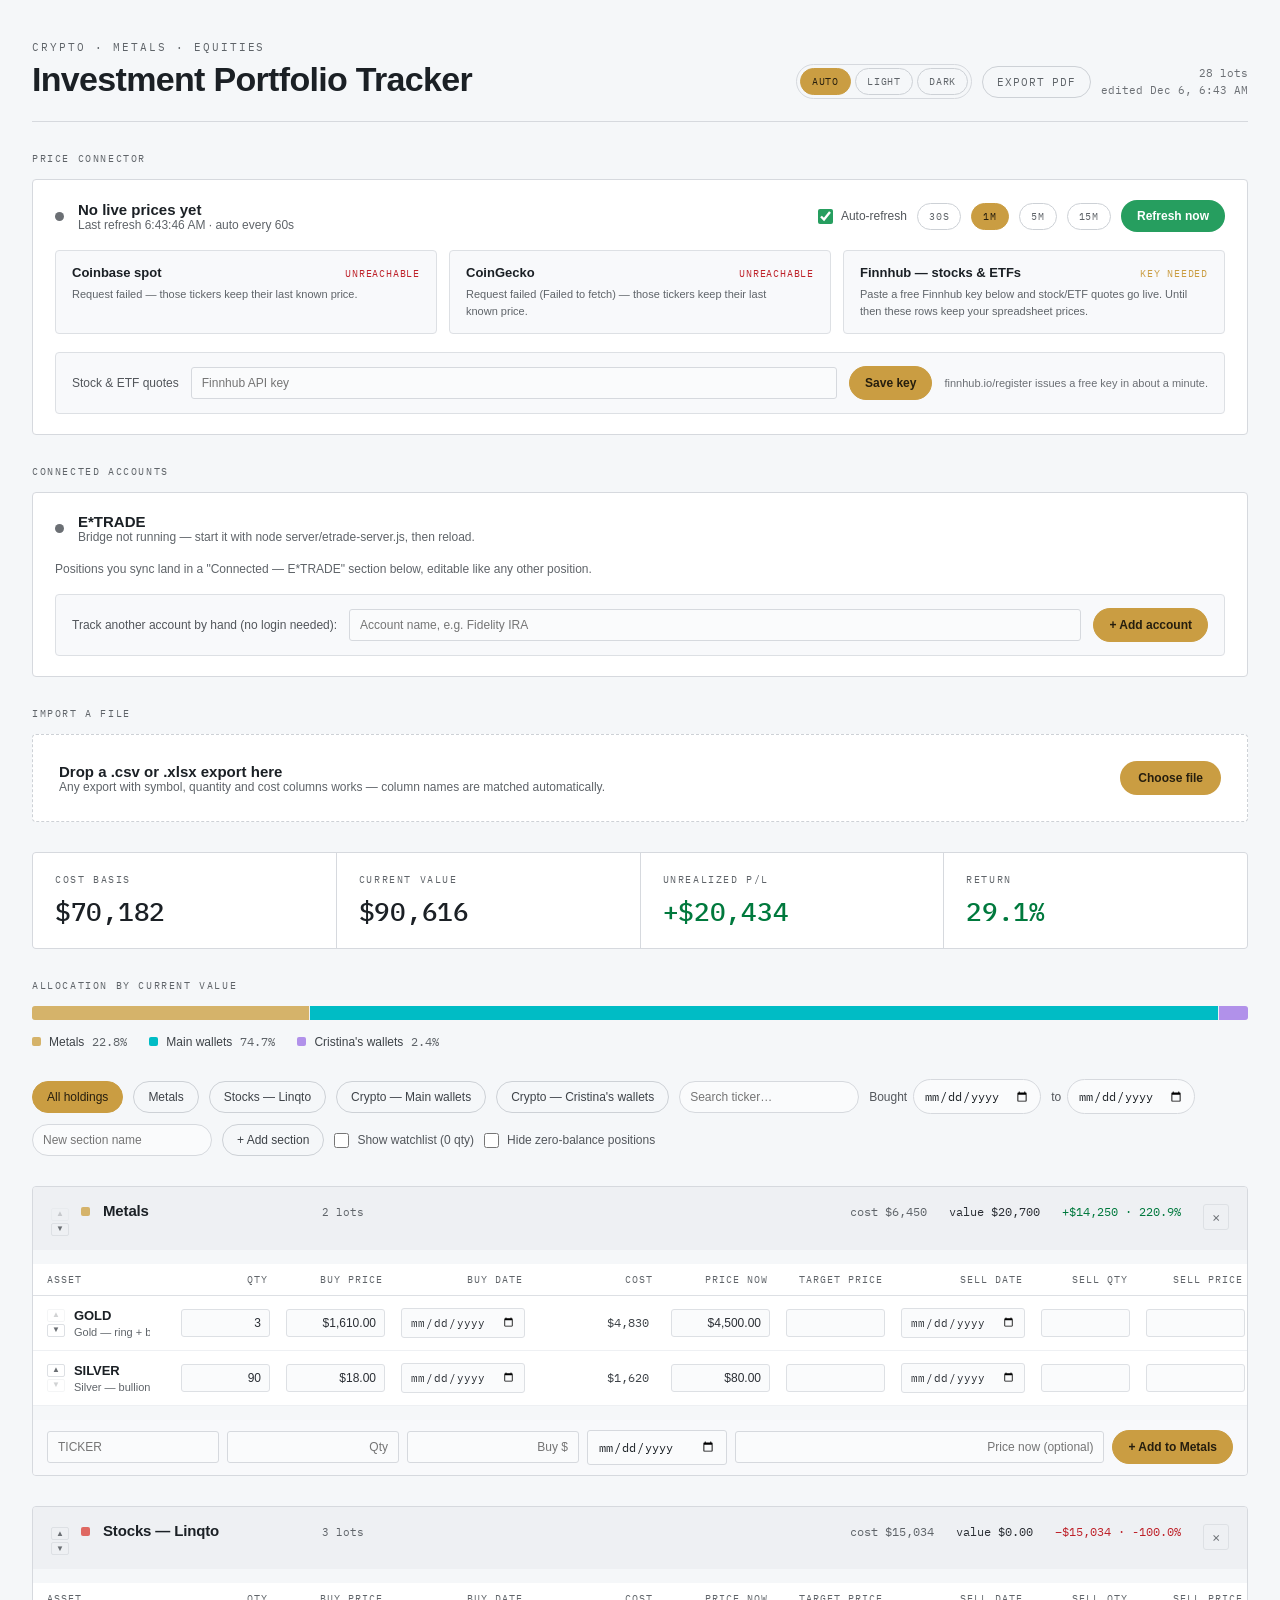
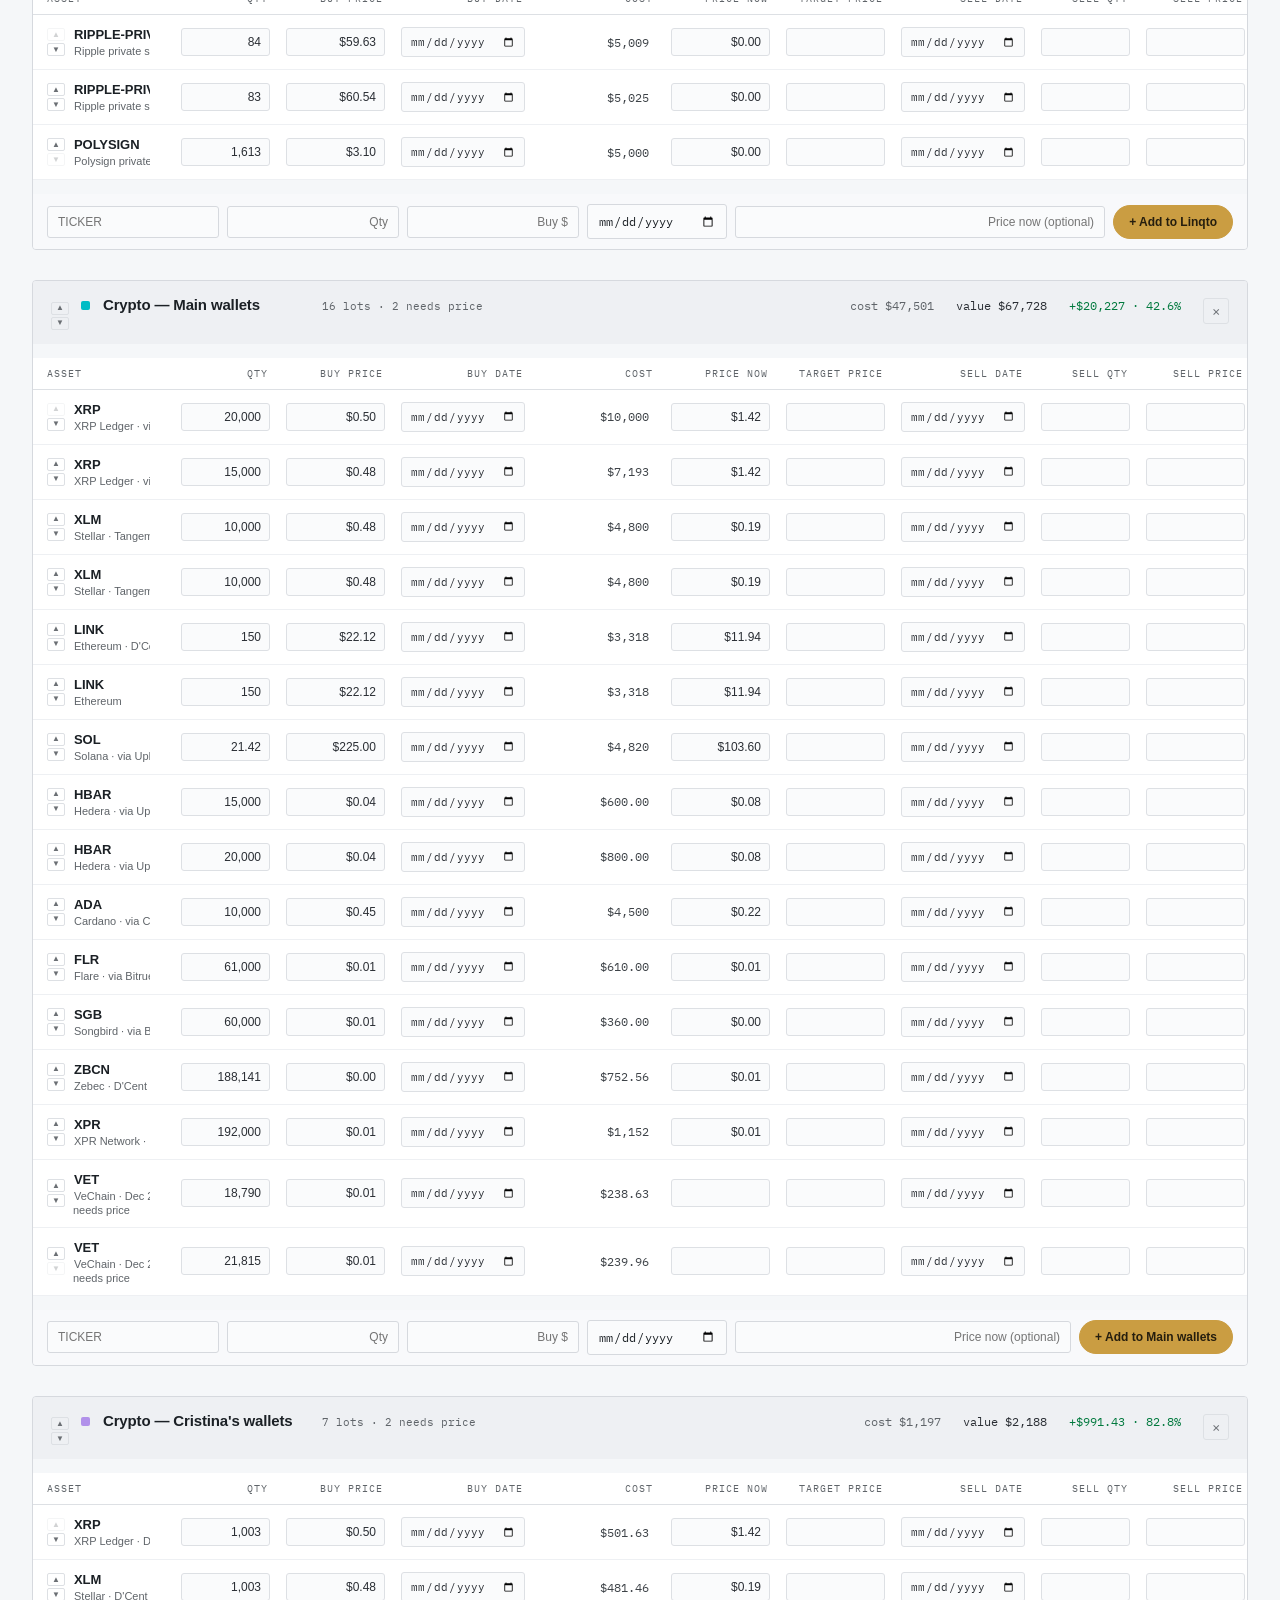
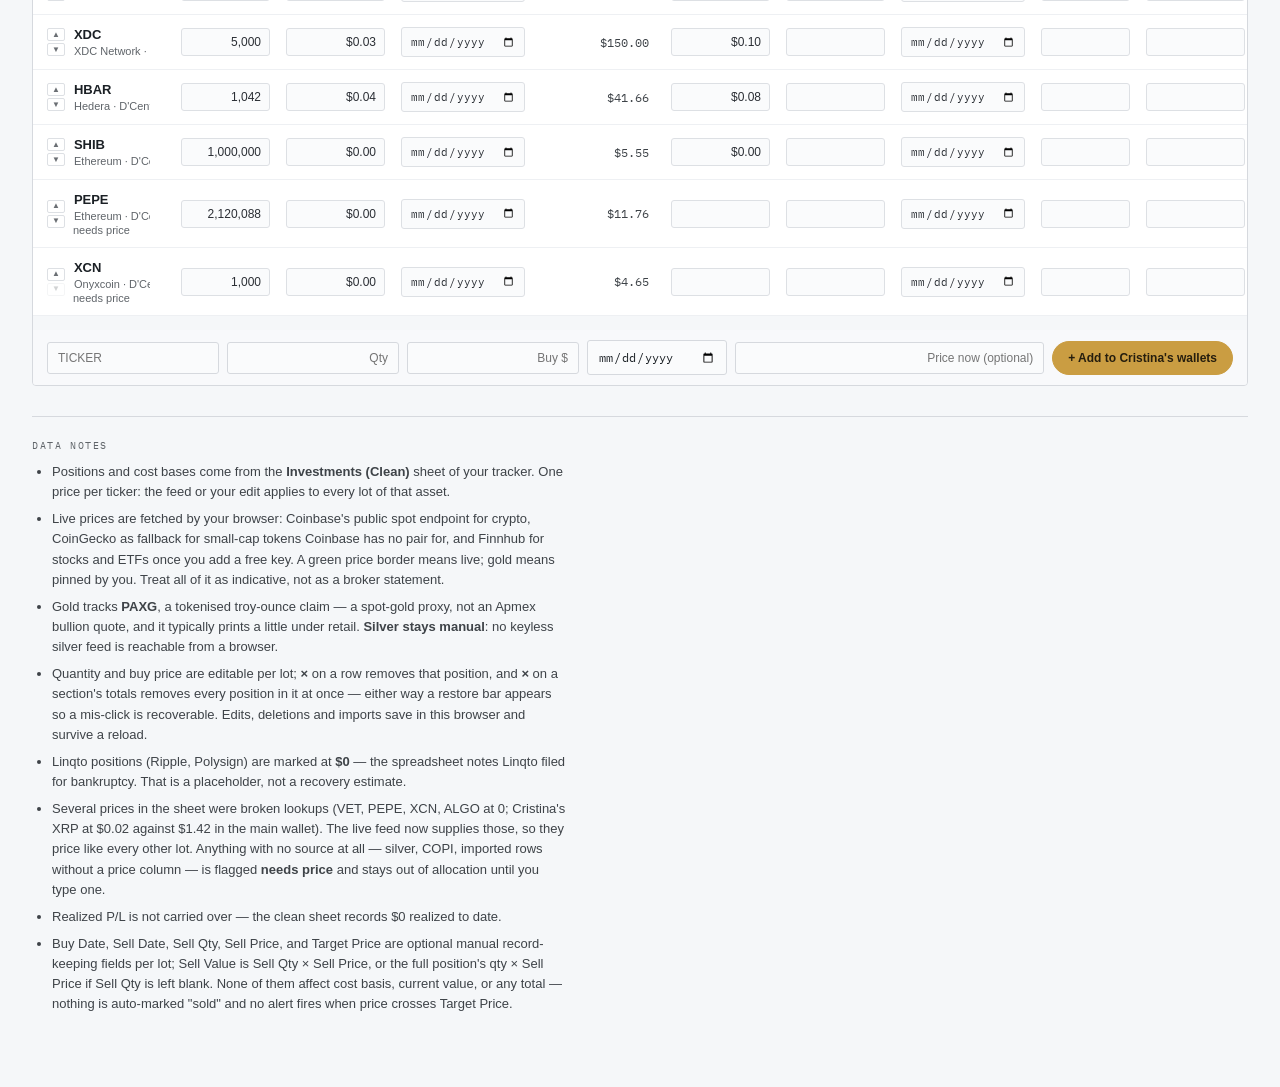
==== commit adf018cc: "Surface a real reason when Finnhub returns no usable quote Finnhub can respond 200 OK with c:0 (no p" ====
--- a/portfolio-tracker.html
+++ b/portfolio-tracker.html
@@ -693,7 +693,8 @@
         if (!res.ok) { if (res.status === 401 || res.status === 403) error = "key rejected"; throw new Error(String(res.status)); }
         const json = await res.json();
         const n = parseFloat(json && json.c);
-        if (isFinite(n) && n > 0) got[t] = n; else failed.push(t);
+        if (isFinite(n) && n > 0) got[t] = n;
+        else { failed.push(t); if (!error) error = "no quote data for this plan/ticker"; }
       } catch (e) { failed.push(t); if (!error) error = e && e.message ? e.message : "failed"; }
     }));
     return { got, failed, error: Object.keys(got).length ? "" : error };
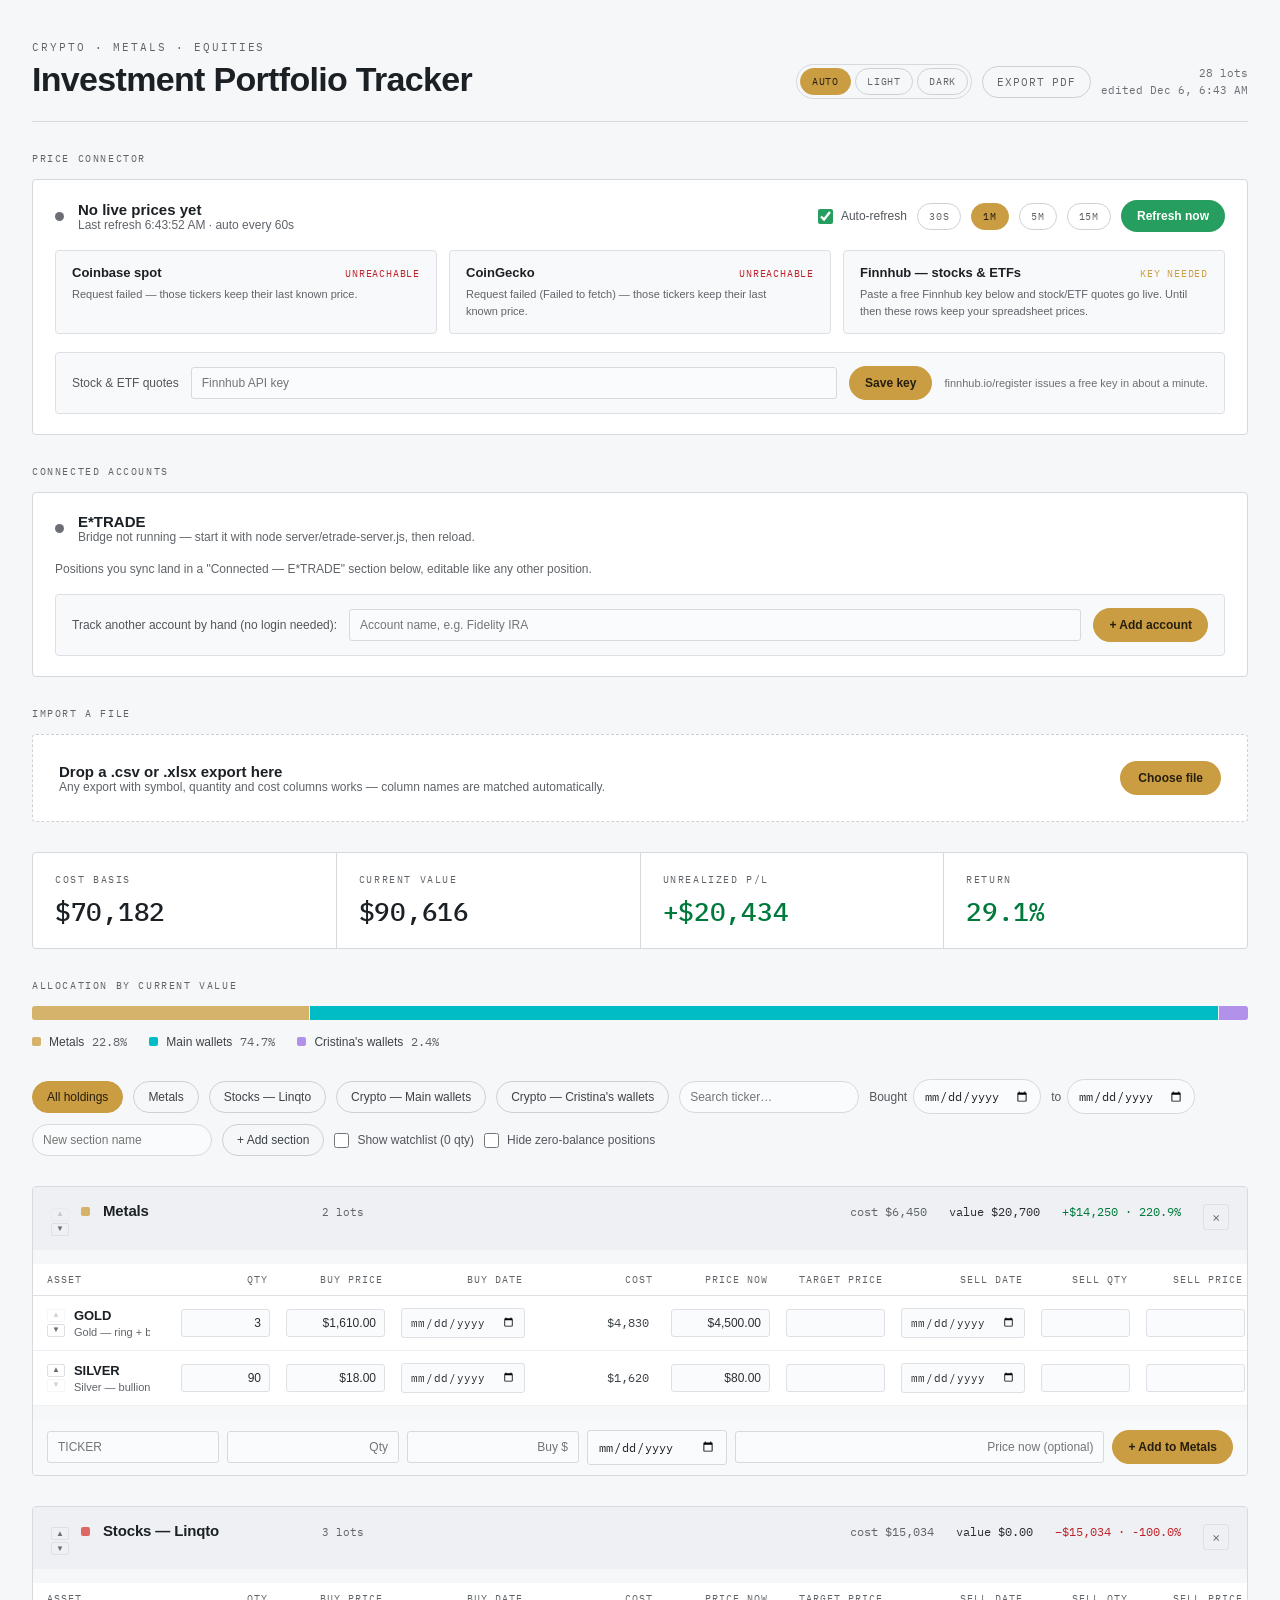
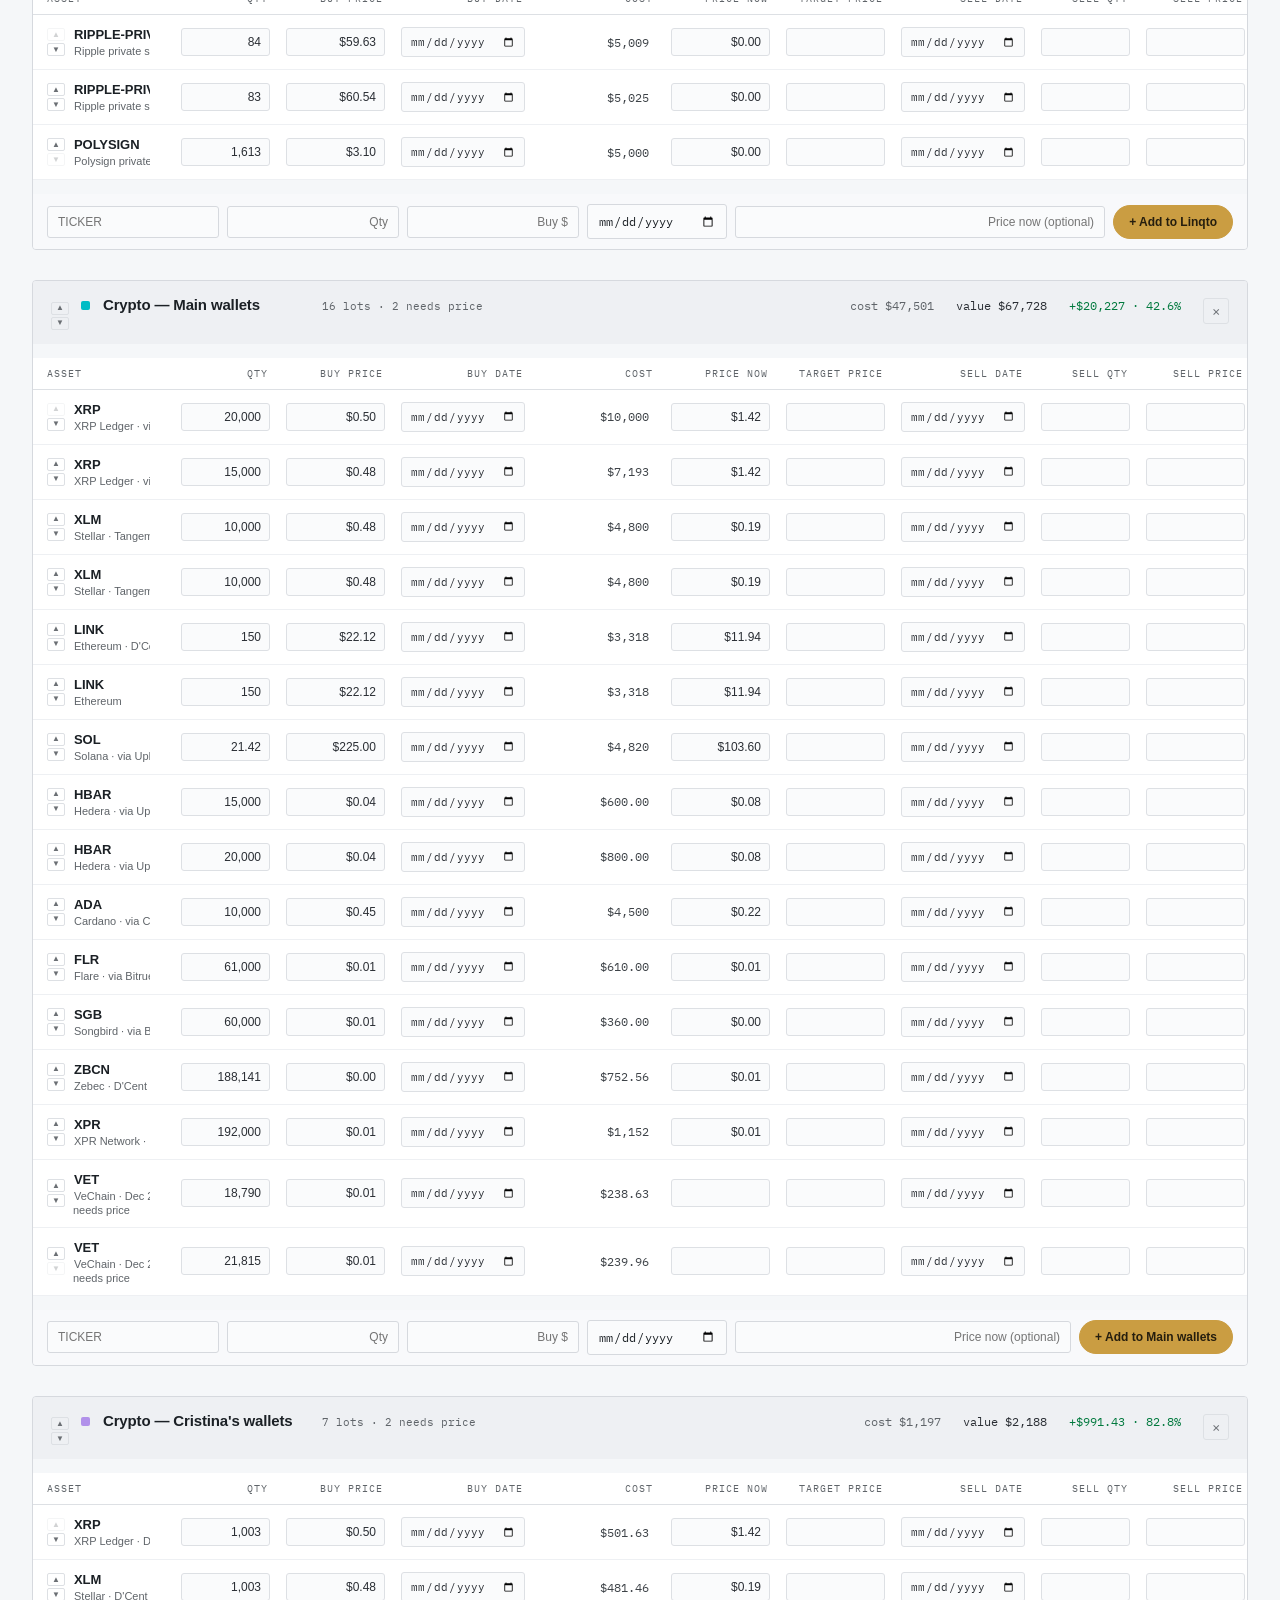
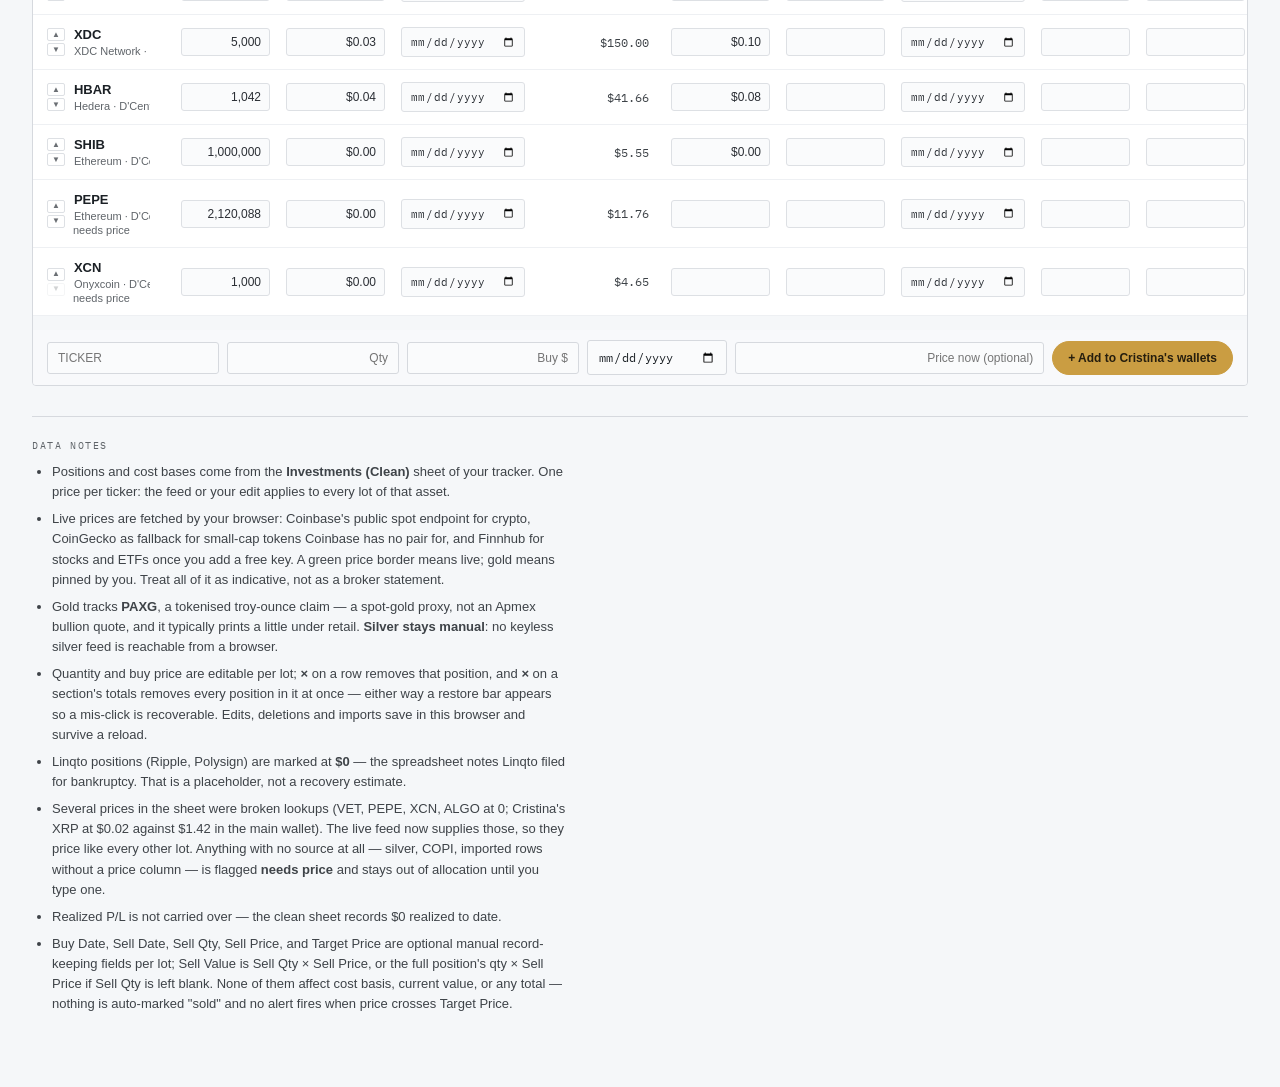
==== commit 23fb7173: "Fix date-input year typing being reset to month segment Full re-render on every event was destroying" ====
--- a/portfolio-tracker.html
+++ b/portfolio-tracker.html
@@ -832,8 +832,8 @@
   }
   toggleWatchlist() { this.state.watchlist = !this.state.watchlist; this.render(); }
   toggleHideZero() { this.state.hideZero = !this.state.hideZero; this.render(); }
-  setDateFrom(text) { this.state.dateFrom = text; this.render(); }
-  setDateTo(text) { this.state.dateTo = text; this.render(); }
+  setDateFrom(text) { this.state.dateFrom = text; }
+  setDateTo(text) { this.state.dateTo = text; }
   clearDateFilter() { this.state.dateFrom = ""; this.state.dateTo = ""; this.render(); }
   restoreDeleted() {
     this.state.deleted = {};
@@ -943,12 +943,10 @@
   editBuyDate(key, text) {
     this.state.edits[key] = Object.assign({}, this.state.edits[key], { buyDate: text });
     this.persist();
-    this.render();
   }
   editSellDate(key, text) {
     this.state.edits[key] = Object.assign({}, this.state.edits[key], { sellDate: text });
     this.persist();
-    this.render();
   }
   editTicker(key, text) {
     this.state.drafts["tk" + key] = text;
@@ -982,7 +980,7 @@
     const gd = Object.assign({ ticker: "", qty: "", buy: "", buyDate: "", price: "", error: "" }, this.state.groupDrafts[group]);
     gd[field] = text;
     this.state.groupDrafts[group] = gd;
-    this.render();
+    if (field !== "buyDate") this.render();
   }
   groupDraftAdd(group) {
     const gd = Object.assign({ ticker: "", qty: "", buy: "", buyDate: "", price: "", error: "" }, this.state.groupDrafts[group]);
@@ -1787,6 +1785,13 @@
     if (el.dataset.action === "ticker-search") this.setTickerSearch(el.value);
   });
 
+  const DATE_FIELD_ACTIONS = ["edit-buy-date", "edit-sell-date", "draft-buy-date", "date-from", "date-to"];
+  root.addEventListener("focusout", e => {
+    const el = e.target.closest("[data-action]");
+    if (!el) return;
+    if (DATE_FIELD_ACTIONS.indexOf(el.dataset.action) > -1) this.render();
+  });
+
   root.addEventListener("dragover", e => {
     if (!e.target.closest("[data-dropzone]")) return;
     e.preventDefault();
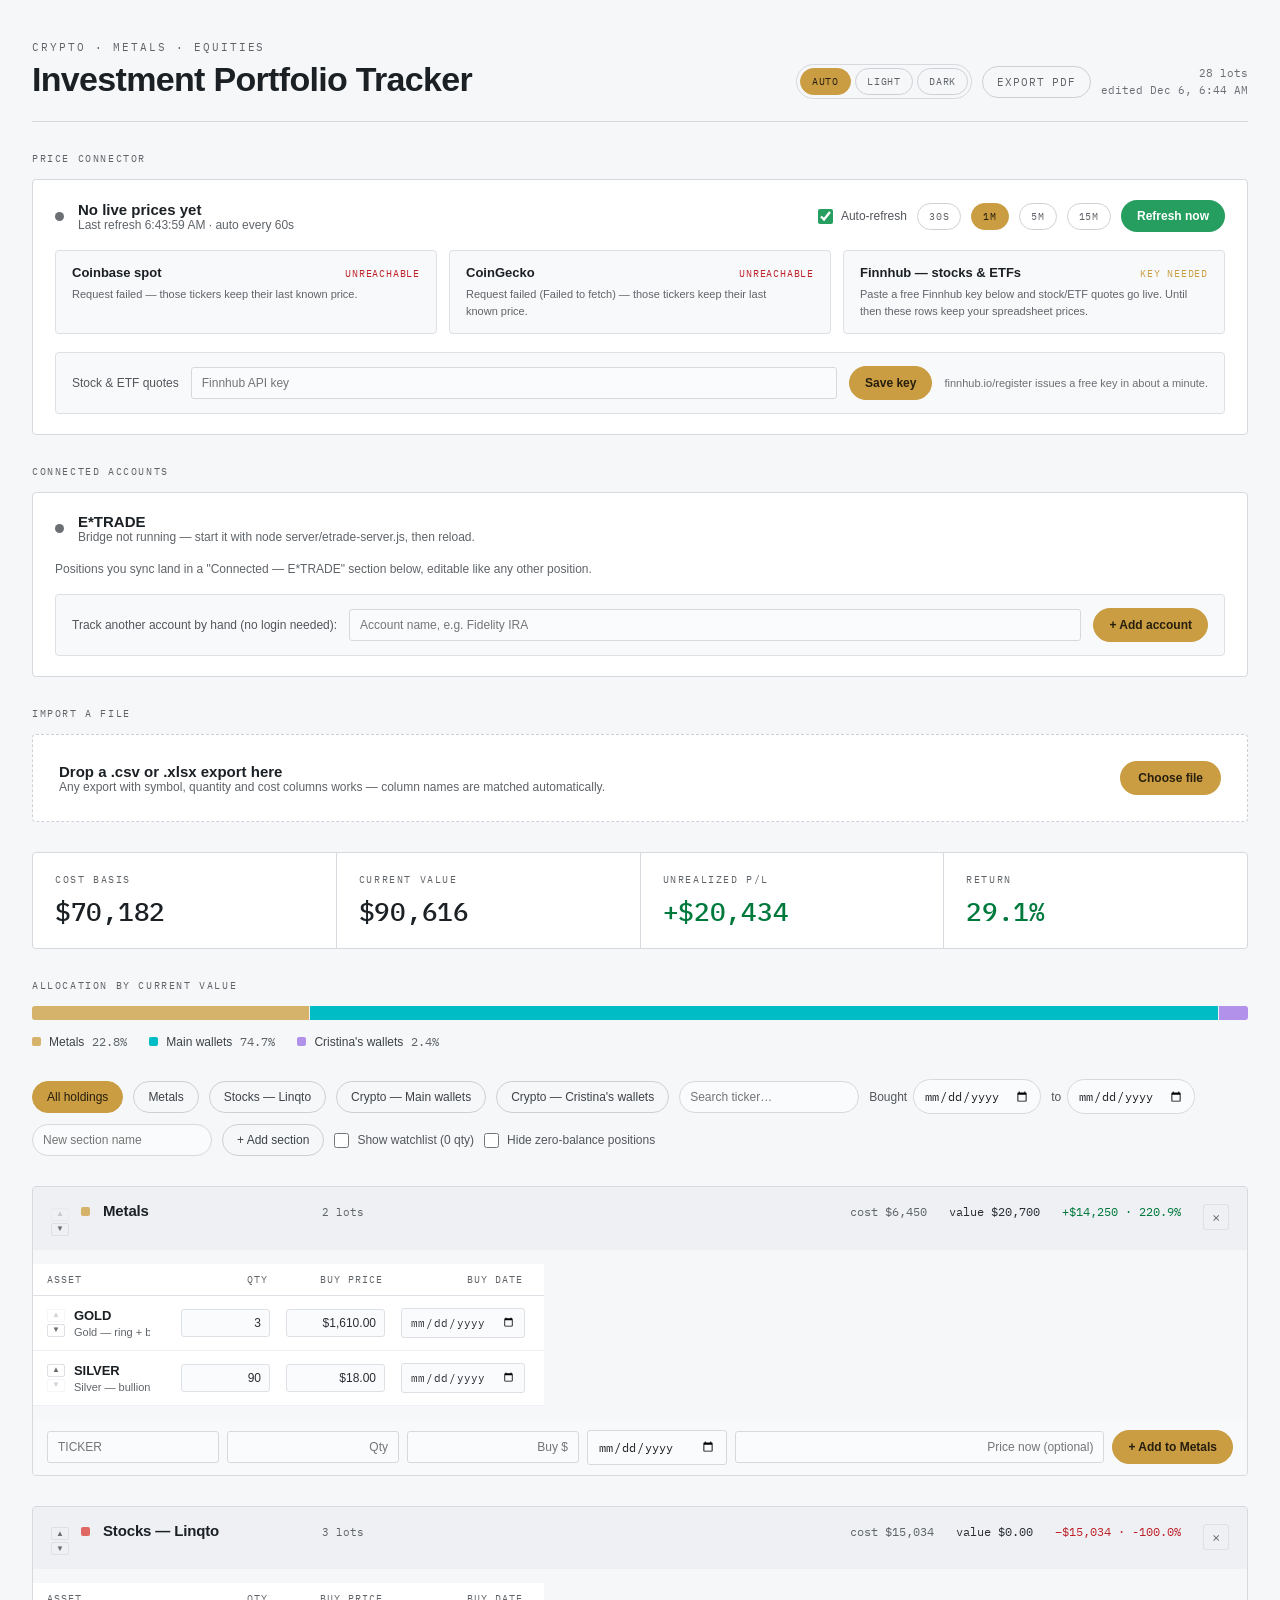
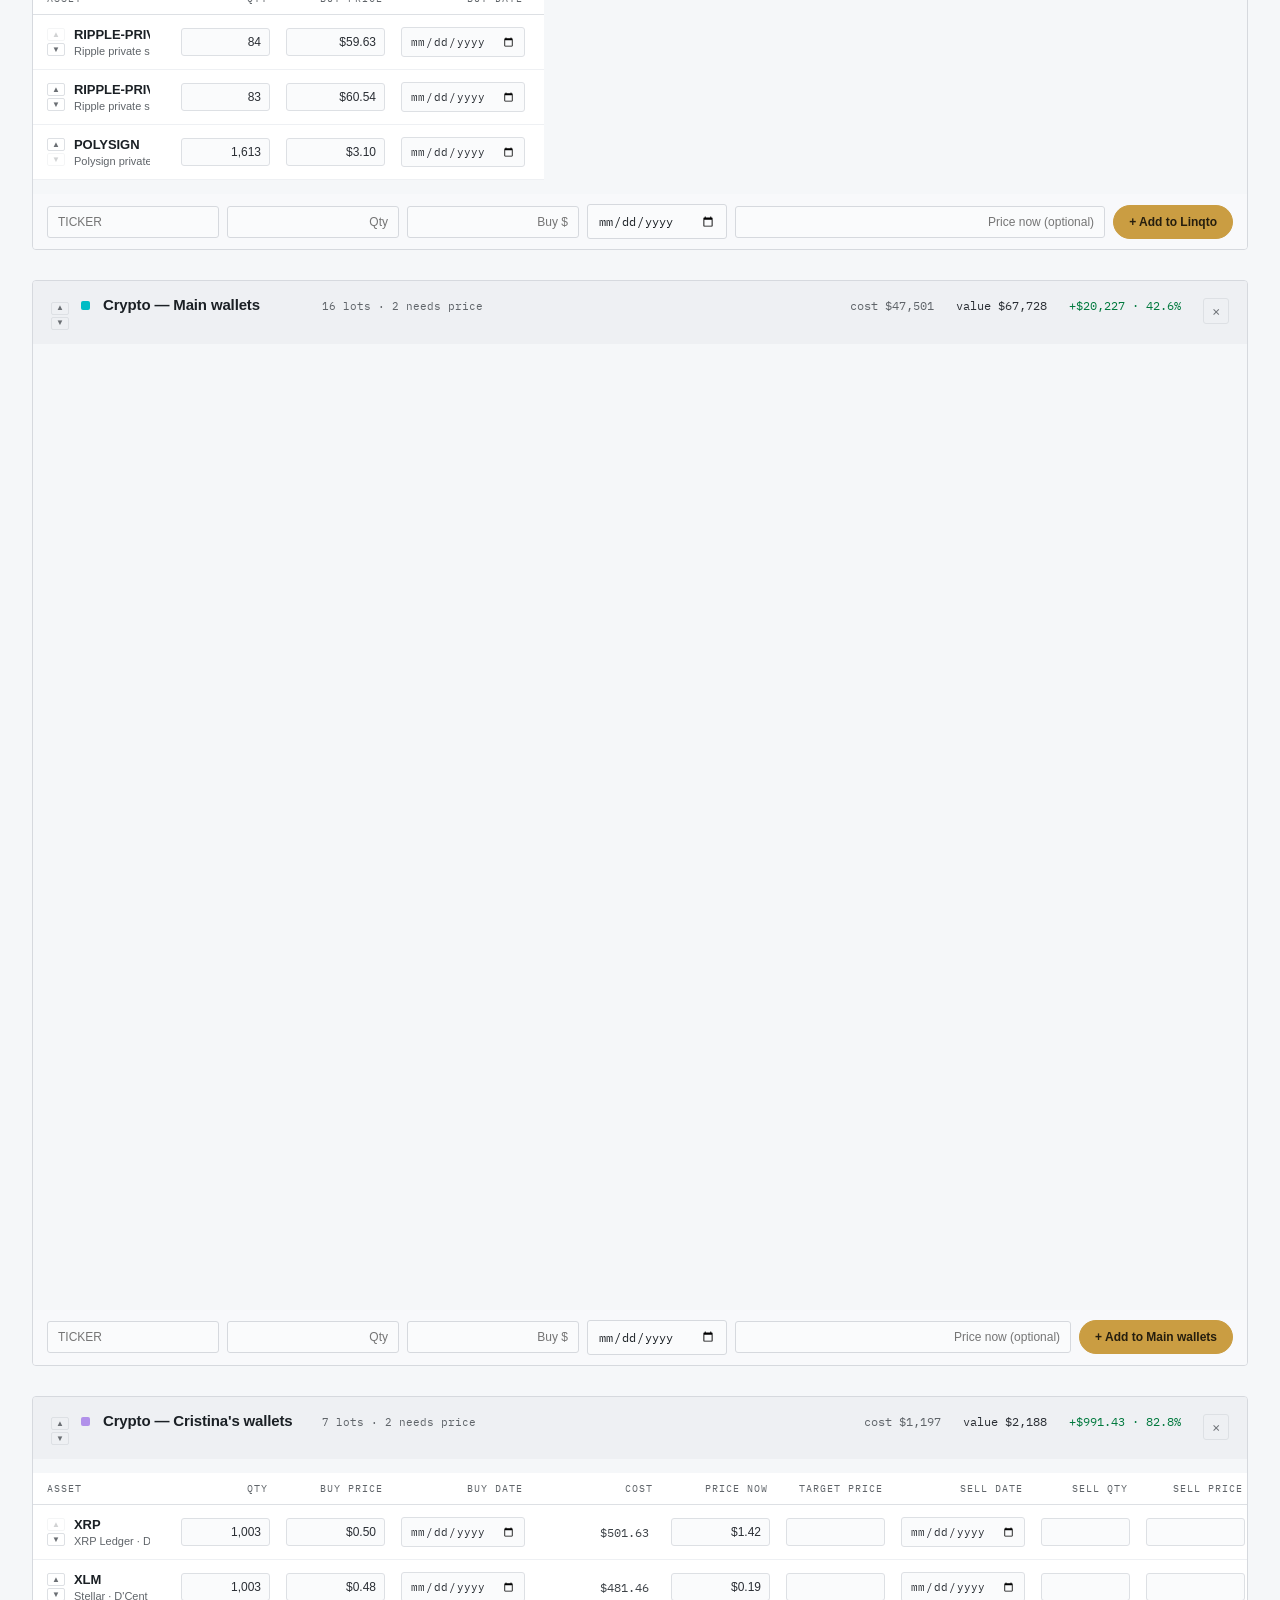
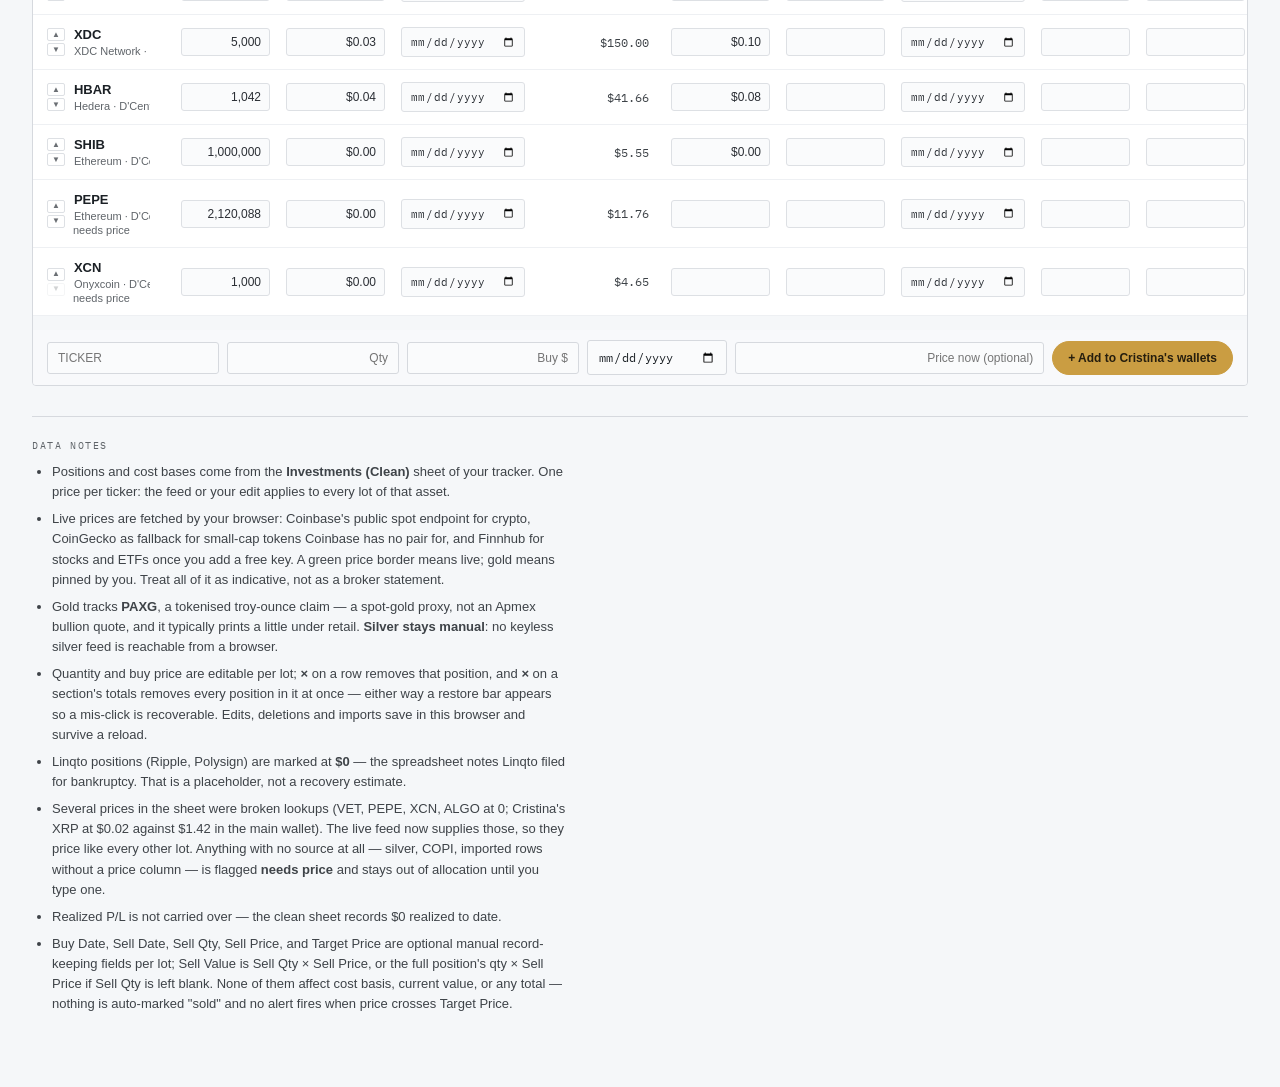
==== commit c15ad6a0: "Fix seven bugs found by an audit - CRITICAL: the E*TRADE bridge server set Access-Control-Allow-Orig" ====
--- a/portfolio-tracker.html
+++ b/portfolio-tracker.html
@@ -371,7 +371,22 @@
 function plClass(n) { return n > 0.005 ? "pl-pos" : (n < -0.005 ? "pl-neg" : "pl-flat"); }
 function num(v) {
   if (v === null || v === undefined) return NaN;
-  return parseFloat(String(v).replace(/[$,%\s]/g, "").replace(/[()]/g, ""));
+  let s = String(v).replace(/[$%\s]/g, "");
+  // Accounting-style negatives: "(123.45)" means -123.45, not 123.45 — stripping the
+  // parens without negating (the old behavior) silently flipped the sign.
+  const negParen = /^\(.*\)$/.test(s);
+  if (negParen) s = s.slice(1, -1);
+  const commaCount = (s.match(/,/g) || []).length;
+  if (s.indexOf(".") === -1 && commaCount === 1 && /,\d{1,2}$/.test(s)) {
+    // A lone comma followed by 1-2 digits, with no decimal point anywhere else, reads as a
+    // locale decimal comma ("1234,56"), not US thousands grouping ("1,234") — unconditionally
+    // stripping it (the old behavior) turned it into a 100x-1000x magnitude error.
+    s = s.replace(",", ".");
+  } else {
+    s = s.replace(/,/g, "");
+  }
+  const n = parseFloat(s);
+  return negParen ? -n : n;
 }
 function esc(s) {
   return String(s === undefined || s === null ? "" : s)
@@ -436,7 +451,14 @@
 }
 
 function csvToRows(text) {
-  const delim = text.indexOf("\t") > -1 && text.indexOf(",") < 0 ? "\t" : ",";
+  // Sniff the delimiter from the header row alone, not the whole file — a genuine .tsv
+  // export with even one comma anywhere in its data (a thousands-separated number, a
+  // description field) used to flip the entire file to comma-delimited parsing, leaving
+  // literal tabs stuck inside oversized "cells" instead of splitting on them.
+  const firstLine = text.split(/\r?\n/, 1)[0] || "";
+  const tabCount = (firstLine.match(/\t/g) || []).length;
+  const commaCount = (firstLine.match(/,/g) || []).length;
+  const delim = tabCount > commaCount ? "\t" : ",";
   const rows = [];
   let row = [], cell = "", q = false;
   for (let i = 0; i < text.length; i++) {
@@ -561,6 +583,9 @@
         showTransactions: false, transactions: [], transactionsLoading: false, transactionsError: ""
       }
     };
+    // Ephemeral, not persisted: which keys the current 10s undo window can still restore.
+    // Once that window closes (see armRestoreBar), those deletions are permanent.
+    this.pendingDeleteKeys = [];
     this.render();
     this.attachEvents();
     this.mount();
@@ -611,8 +636,15 @@
       theme: this.state.theme, custom: this.state.custom, extraGroups: this.state.extraGroups,
       groupNames_: this.state.groupNames_, groupOrder: this.state.groupOrder, rowOrder: this.state.rowOrder, at: at
     };
-    try { localStorage.setItem(KEY, JSON.stringify(payload)); } catch (e) {}
-    this.state.savedAt = at;
+    // savedAt must only advance on an actual successful write — otherwise a quota-exceeded
+    // or private-browsing localStorage failure looks identical to a normal save in the
+    // "edited ..." label, and the edit is silently lost on the next reload with no warning.
+    try {
+      localStorage.setItem(KEY, JSON.stringify(payload));
+      this.state.savedAt = at;
+    } catch (e) {
+      this.state.savedAt = "save failed — " + (e && e.message ? e.message : "storage error");
+    }
   }
 
   mount() {
@@ -704,8 +736,13 @@
     if (this.state.refreshing) return;
     this.state.refreshing = true; this.render();
     const needed = this.neededTickers();
+    // A ticker with no FEED_MAP entry defaults to the free, keyless Coinbase->CoinGecko
+    // chain, not Finnhub — Finnhub only ever gets queried for tickers explicitly mapped to
+    // it. Defaulting unmapped tickers to *both* wasted a rate-limited Finnhub call on every
+    // refresh for something that could never resolve there, and could clobber a real
+    // Finnhub error (e.g. "key rejected") with the generic failure from that bogus lookup.
     const cb = needed.filter(t => !FEED_MAP[t] || FEED_MAP[t][0] === "coinbase");
-    const eq = needed.filter(t => !FEED_MAP[t] || FEED_MAP[t][0] === "finnhub");
+    const eq = needed.filter(t => FEED_MAP[t] && FEED_MAP[t][0] === "finnhub");
     const stamp = new Date().toLocaleTimeString(undefined, { hour: "numeric", minute: "2-digit", second: "2-digit" });
     const [cbRes, eqRes] = await Promise.all([this.fetchCoinbase(cb), this.fetchFinnhub(eq, this.state.apiKey)]);
     const gkRes = await this.fetchGecko(cbRes.failed);
@@ -827,7 +864,7 @@
     this.state.extraGroups = this.state.extraGroups.filter(g => g !== name);
     if (this.state.groupOrder) this.state.groupOrder = this.state.groupOrder.filter(g => g !== name);
     if (this.state.groupNames_ && name in this.state.groupNames_) delete this.state.groupNames_[name];
-    if (keys.length > 0) this.armRestoreBar();
+    if (keys.length > 0) this.armRestoreBar(keys);
     this.persist(); this.render();
   }
   toggleWatchlist() { this.state.watchlist = !this.state.watchlist; this.render(); }
@@ -836,17 +873,26 @@
   setDateTo(text) { this.state.dateTo = text; }
   clearDateFilter() { this.state.dateFrom = ""; this.state.dateTo = ""; this.render(); }
   restoreDeleted() {
-    this.state.deleted = {};
+    // Only undoes what's still within the current 10s window — `pendingDeleteKeys` never
+    // includes anything from a batch whose timer already fired, so this can't resurrect a
+    // long-ago deletion just because the user deletes something new later.
+    this.pendingDeleteKeys.forEach(key => { delete this.state.deleted[key]; });
+    this.pendingDeleteKeys = [];
     this.state.showRestoreBar = false;
     if (this.restoreBarTimer) { clearTimeout(this.restoreBarTimer); this.restoreBarTimer = null; }
     this.persist(); this.render();
   }
-  armRestoreBar() {
+  armRestoreBar(keys) {
+    // Starts a fresh undoable batch unless the bar is already showing (another delete
+    // within the same 10s window extends the same batch instead of starting a new one).
+    if (!this.restoreBarTimer) this.pendingDeleteKeys = [];
+    this.pendingDeleteKeys = this.pendingDeleteKeys.concat(keys || []);
     this.state.showRestoreBar = true;
     if (this.restoreBarTimer) clearTimeout(this.restoreBarTimer);
     this.restoreBarTimer = setTimeout(() => {
       this.state.showRestoreBar = false;
       this.restoreBarTimer = null;
+      this.pendingDeleteKeys = [];
       this.render();
     }, 10000);
   }
@@ -949,11 +995,16 @@
     this.persist();
   }
   editTicker(key, text) {
-    this.state.drafts["tk" + key] = text;
     const t = text.trim().toUpperCase();
     if (t) {
+      this.state.drafts["tk" + key] = text;
       this.state.edits[key] = Object.assign({}, this.state.edits[key], { ticker: t });
       this.persist();
+    } else {
+      // Reject an empty ticker rather than silently keeping the old one underneath while
+      // the input visibly shows blank — clearing the draft re-renders the field from the
+      // row's real (unchanged) ticker instead of a misleading blank box.
+      delete this.state.drafts["tk" + key];
     }
     this.render();
   }
@@ -975,7 +1026,7 @@
     }
     this.render();
   }
-  deleteRow(key) { this.state.deleted[key] = true; this.armRestoreBar(); this.persist(); this.render(); }
+  deleteRow(key) { this.state.deleted[key] = true; this.armRestoreBar([key]); this.persist(); this.render(); }
   groupDraftChange(group, field, text) {
     const gd = Object.assign({ ticker: "", qty: "", buy: "", buyDate: "", price: "", error: "" }, this.state.groupDrafts[group]);
     gd[field] = text;
@@ -1192,8 +1243,11 @@
       pinnedLabel: pinnedList.length + " ticker" + (pinnedList.length === 1 ? "" : "s") + " (" + pinnedList.slice(0, 6).join(", ") + (pinnedList.length > 6 ? "…" : "") + ")",
       newSectionDraft: this.state.newSectionDraft,
       newSectionError: this.state.newSectionError,
-      hasDeleted: this.state.showRestoreBar && Object.keys(deleted).length > 0,
-      deletedLabel: Object.keys(deleted).length + " position" + (Object.keys(deleted).length === 1 ? "" : "s"),
+      // Counts only the current undoable batch, not every deletion ever made — otherwise,
+      // once an earlier batch's window had already closed, this would claim "Restore all"
+      // brings back more positions than it actually can (or silently would, pre-fix).
+      hasDeleted: this.state.showRestoreBar && this.pendingDeleteKeys.length > 0,
+      deletedLabel: this.pendingDeleteKeys.length + " position" + (this.pendingDeleteKeys.length === 1 ? "" : "s"),
       tickerSearch: this.state.tickerSearch,
       dateFrom: this.state.dateFrom,
       dateTo: this.state.dateTo,
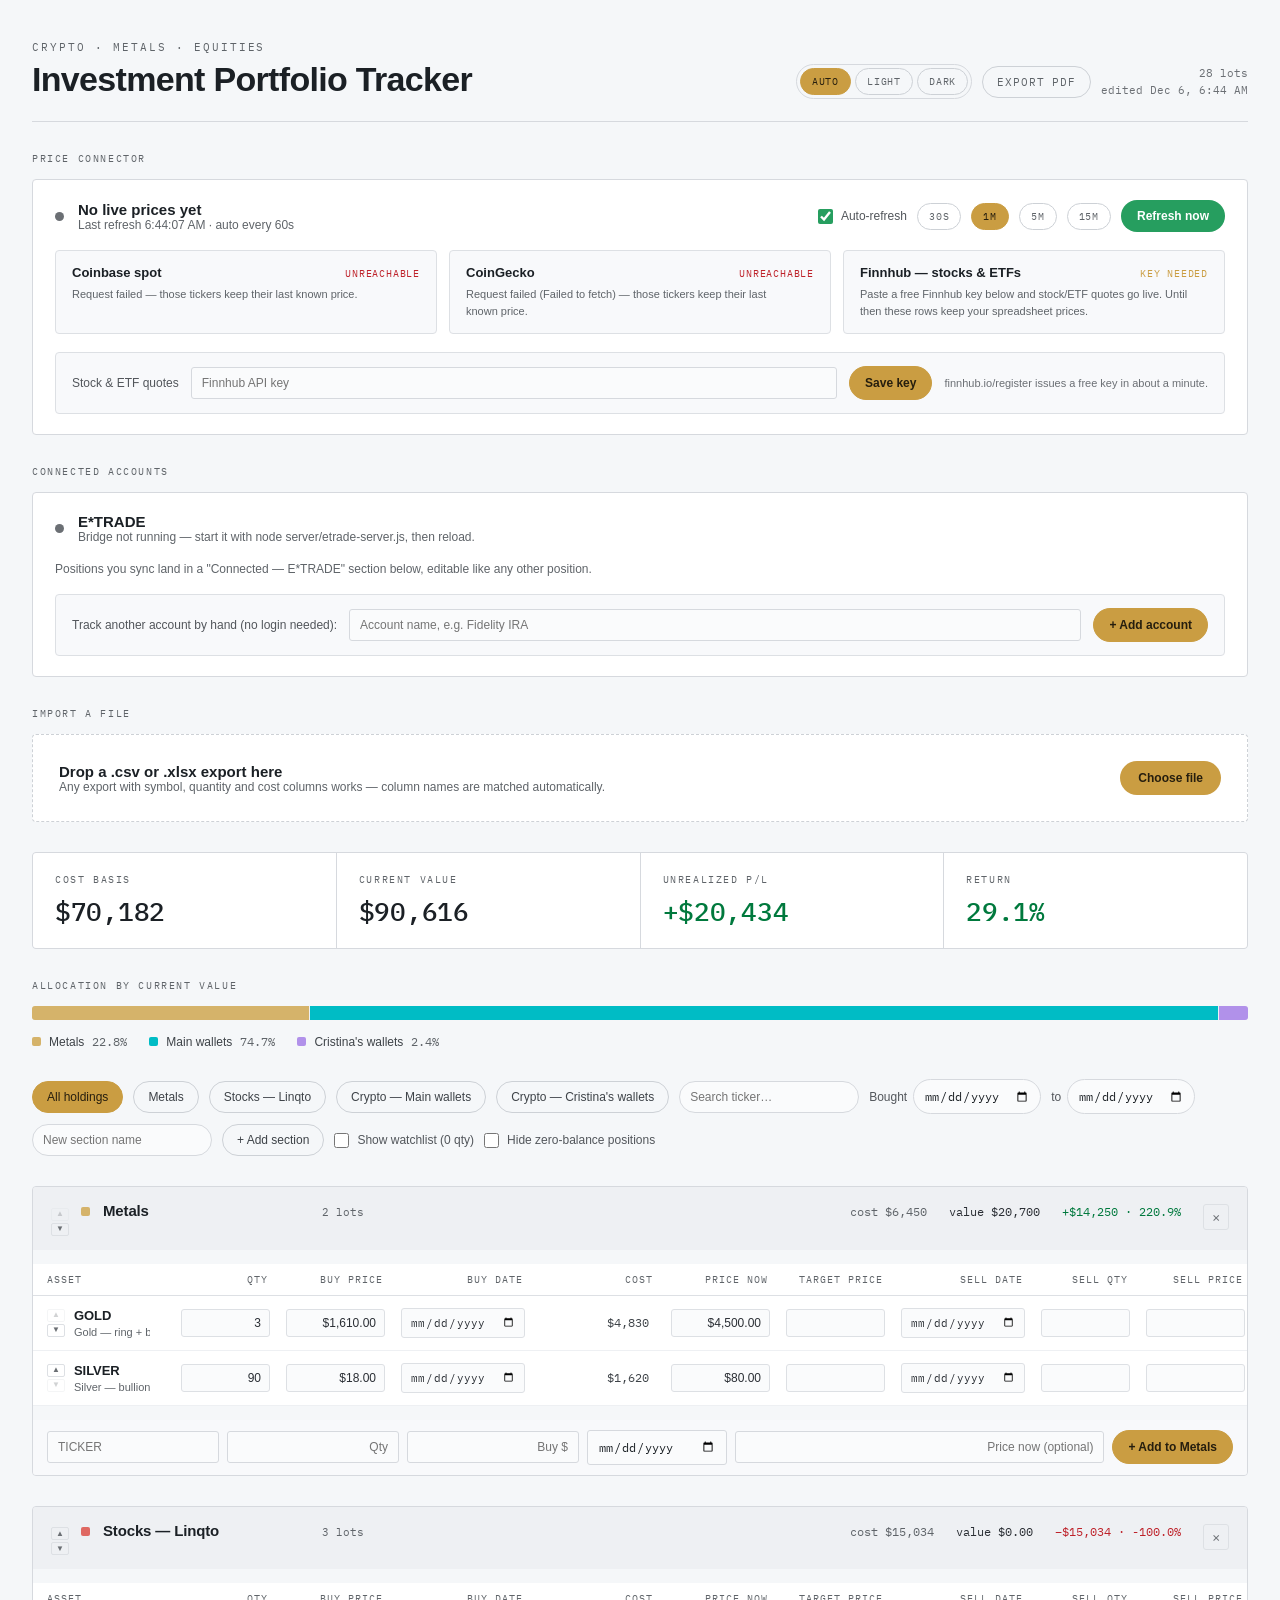
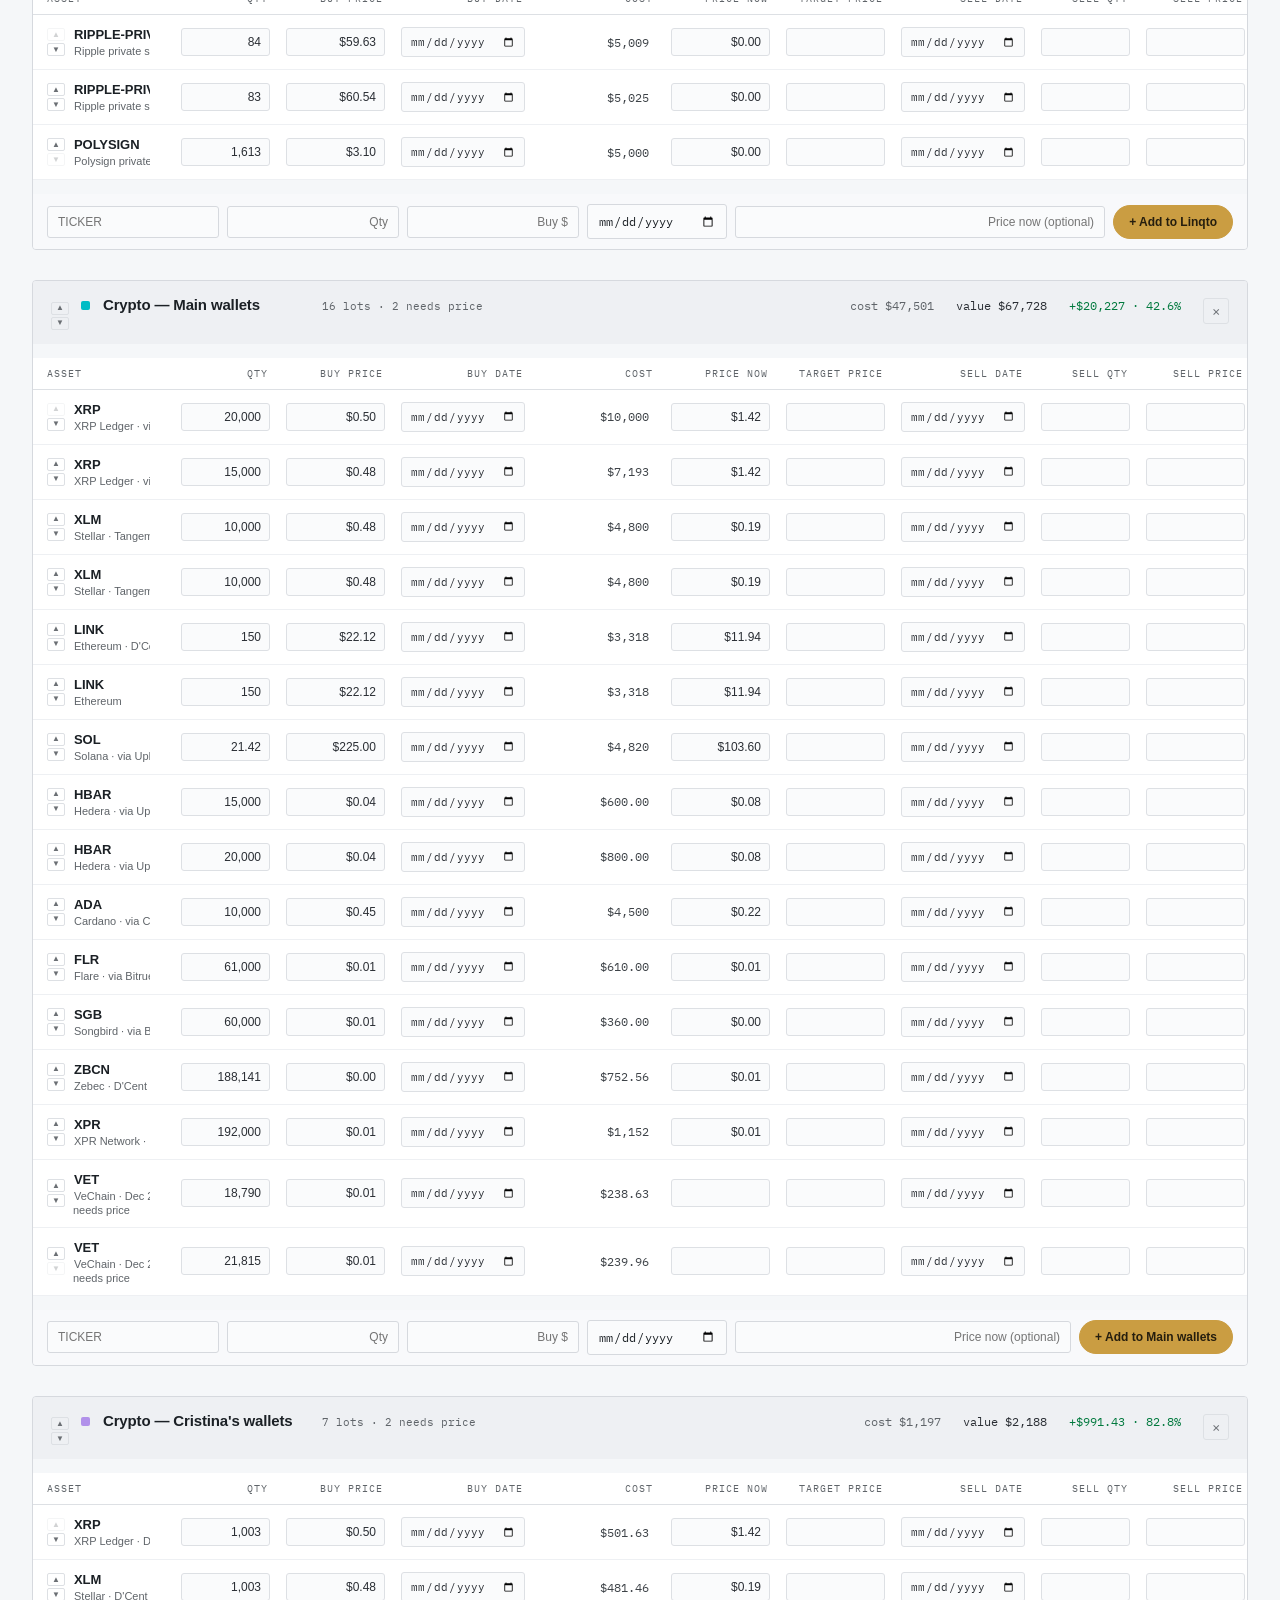
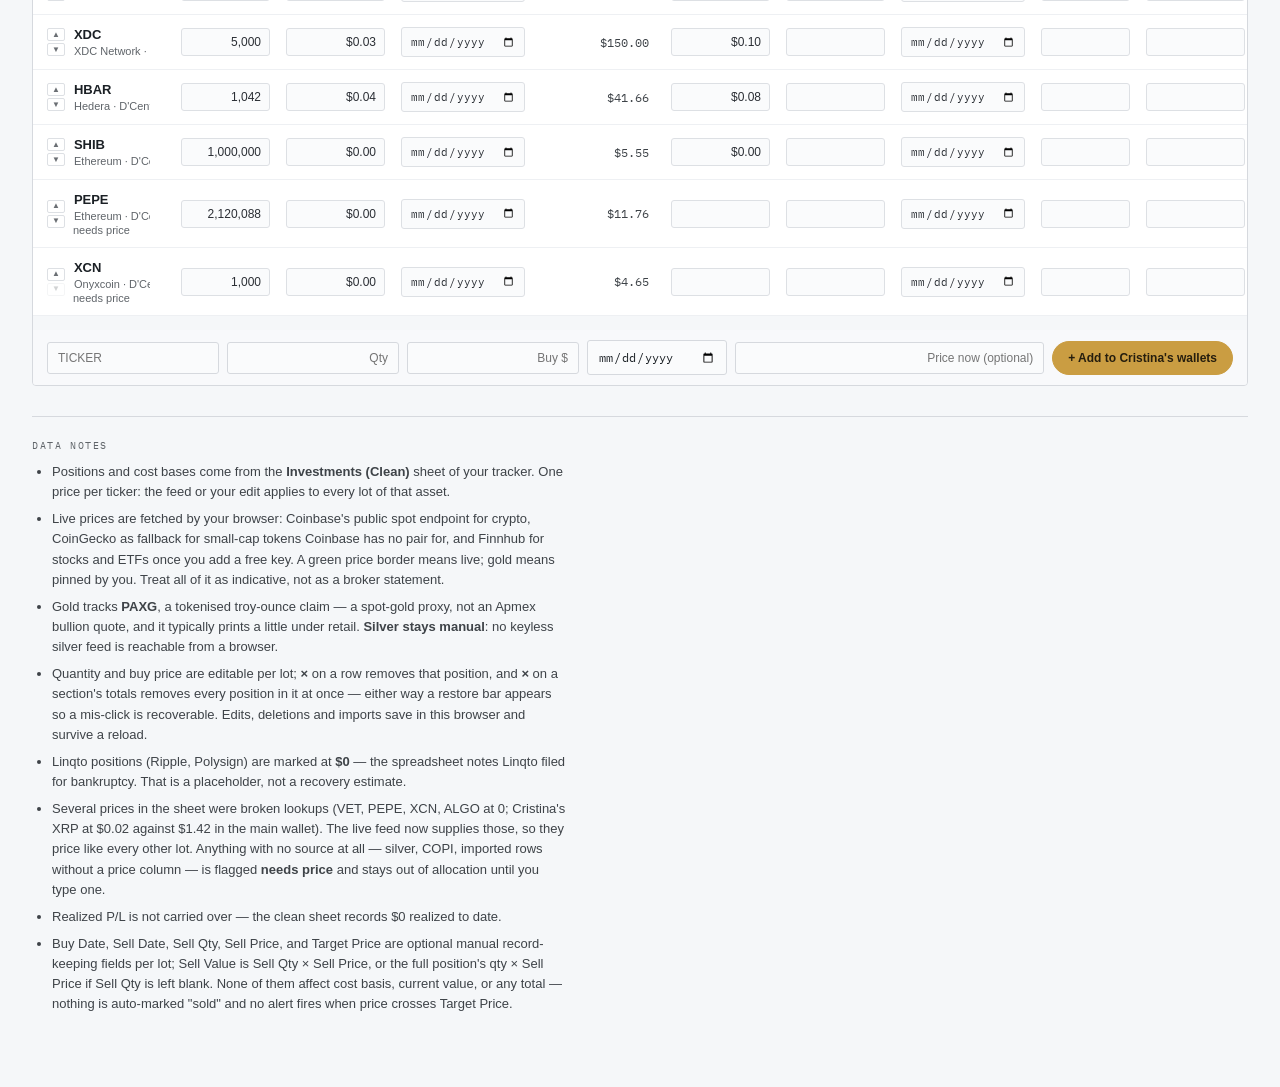
==== commit fbc29e48: "Fix CoinGecko falsely reporting Unreachable fetchGecko only ever attempts a request for tickers that" ====
--- a/portfolio-tracker.html
+++ b/portfolio-tracker.html
@@ -371,22 +371,7 @@
 function plClass(n) { return n > 0.005 ? "pl-pos" : (n < -0.005 ? "pl-neg" : "pl-flat"); }
 function num(v) {
   if (v === null || v === undefined) return NaN;
-  let s = String(v).replace(/[$%\s]/g, "");
-  // Accounting-style negatives: "(123.45)" means -123.45, not 123.45 — stripping the
-  // parens without negating (the old behavior) silently flipped the sign.
-  const negParen = /^\(.*\)$/.test(s);
-  if (negParen) s = s.slice(1, -1);
-  const commaCount = (s.match(/,/g) || []).length;
-  if (s.indexOf(".") === -1 && commaCount === 1 && /,\d{1,2}$/.test(s)) {
-    // A lone comma followed by 1-2 digits, with no decimal point anywhere else, reads as a
-    // locale decimal comma ("1234,56"), not US thousands grouping ("1,234") — unconditionally
-    // stripping it (the old behavior) turned it into a 100x-1000x magnitude error.
-    s = s.replace(",", ".");
-  } else {
-    s = s.replace(/,/g, "");
-  }
-  const n = parseFloat(s);
-  return negParen ? -n : n;
+  return parseFloat(String(v).replace(/[$,%\s]/g, "").replace(/[()]/g, ""));
 }
 function esc(s) {
   return String(s === undefined || s === null ? "" : s)
@@ -451,14 +436,7 @@
 }
 
 function csvToRows(text) {
-  // Sniff the delimiter from the header row alone, not the whole file — a genuine .tsv
-  // export with even one comma anywhere in its data (a thousands-separated number, a
-  // description field) used to flip the entire file to comma-delimited parsing, leaving
-  // literal tabs stuck inside oversized "cells" instead of splitting on them.
-  const firstLine = text.split(/\r?\n/, 1)[0] || "";
-  const tabCount = (firstLine.match(/\t/g) || []).length;
-  const commaCount = (firstLine.match(/,/g) || []).length;
-  const delim = tabCount > commaCount ? "\t" : ",";
+  const delim = text.indexOf("\t") > -1 && text.indexOf(",") < 0 ? "\t" : ",";
   const rows = [];
   let row = [], cell = "", q = false;
   for (let i = 0; i < text.length; i++) {
@@ -583,9 +561,6 @@
         showTransactions: false, transactions: [], transactionsLoading: false, transactionsError: ""
       }
     };
-    // Ephemeral, not persisted: which keys the current 10s undo window can still restore.
-    // Once that window closes (see armRestoreBar), those deletions are permanent.
-    this.pendingDeleteKeys = [];
     this.render();
     this.attachEvents();
     this.mount();
@@ -636,15 +611,8 @@
       theme: this.state.theme, custom: this.state.custom, extraGroups: this.state.extraGroups,
       groupNames_: this.state.groupNames_, groupOrder: this.state.groupOrder, rowOrder: this.state.rowOrder, at: at
     };
-    // savedAt must only advance on an actual successful write — otherwise a quota-exceeded
-    // or private-browsing localStorage failure looks identical to a normal save in the
-    // "edited ..." label, and the edit is silently lost on the next reload with no warning.
-    try {
-      localStorage.setItem(KEY, JSON.stringify(payload));
-      this.state.savedAt = at;
-    } catch (e) {
-      this.state.savedAt = "save failed — " + (e && e.message ? e.message : "storage error");
-    }
+    try { localStorage.setItem(KEY, JSON.stringify(payload)); } catch (e) {}
+    this.state.savedAt = at;
   }
 
   mount() {
@@ -696,7 +664,7 @@
 
   async fetchGecko(tickers) {
     const list = tickers.filter(t => GECKO_IDS[t]);
-    if (!list.length) return { got: {}, failed: tickers.slice() };
+    if (!list.length) return { got: {}, failed: [], attempted: 0 };
     const ids = list.map(t => GECKO_IDS[t]);
     try {
       const res = await fetch("https://api.coingecko.com/api/v3/simple/price?ids=" + ids.join(",") + "&vs_currencies=usd", { cache: "no-store" });
@@ -708,9 +676,9 @@
         if (isFinite(n)) got[t] = n; else failed.push(t);
       });
       tickers.filter(t => !GECKO_IDS[t]).forEach(t => failed.push(t));
-      return { got, failed };
+      return { got, failed, attempted: list.length };
     } catch (e) {
-      return { got: {}, failed: tickers.slice(), error: e && e.message ? e.message : "blocked" };
+      return { got: {}, failed: tickers.slice(), error: e && e.message ? e.message : "blocked", attempted: list.length };
     }
   }
 
@@ -736,13 +704,8 @@
     if (this.state.refreshing) return;
     this.state.refreshing = true; this.render();
     const needed = this.neededTickers();
-    // A ticker with no FEED_MAP entry defaults to the free, keyless Coinbase->CoinGecko
-    // chain, not Finnhub — Finnhub only ever gets queried for tickers explicitly mapped to
-    // it. Defaulting unmapped tickers to *both* wasted a rate-limited Finnhub call on every
-    // refresh for something that could never resolve there, and could clobber a real
-    // Finnhub error (e.g. "key rejected") with the generic failure from that bogus lookup.
     const cb = needed.filter(t => !FEED_MAP[t] || FEED_MAP[t][0] === "coinbase");
-    const eq = needed.filter(t => FEED_MAP[t] && FEED_MAP[t][0] === "finnhub");
+    const eq = needed.filter(t => !FEED_MAP[t] || FEED_MAP[t][0] === "finnhub");
     const stamp = new Date().toLocaleTimeString(undefined, { hour: "numeric", minute: "2-digit", second: "2-digit" });
     const [cbRes, eqRes] = await Promise.all([this.fetchCoinbase(cb), this.fetchFinnhub(eq, this.state.apiKey)]);
     const gkRes = await this.fetchGecko(cbRes.failed);
@@ -758,7 +721,7 @@
     apply(eqRes, "finnhub");
     this.state.feedStatus = {
       coinbase: { ok: Object.keys(cbRes.got).length, total: cb.length, failed: cbRes.failed.filter(t => !gkRes.got[t]), rescued: cbRes.failed.filter(t => gkRes.got[t]), error: "", at: stamp },
-      coingecko: { ok: Object.keys(gkRes.got).length, total: cbRes.failed.length, failed: gkRes.failed, error: gkRes.error || "", at: stamp },
+      coingecko: { ok: Object.keys(gkRes.got).length, total: gkRes.attempted || 0, failed: gkRes.failed, error: gkRes.error || "", at: stamp },
       finnhub: { ok: Object.keys(eqRes.got).length, total: eq.length, failed: eqRes.failed, error: eqRes.error || "", needsKey: !!eqRes.needsKey, at: stamp }
     };
     this.state.refreshing = false;
@@ -864,7 +827,7 @@
     this.state.extraGroups = this.state.extraGroups.filter(g => g !== name);
     if (this.state.groupOrder) this.state.groupOrder = this.state.groupOrder.filter(g => g !== name);
     if (this.state.groupNames_ && name in this.state.groupNames_) delete this.state.groupNames_[name];
-    if (keys.length > 0) this.armRestoreBar(keys);
+    if (keys.length > 0) this.armRestoreBar();
     this.persist(); this.render();
   }
   toggleWatchlist() { this.state.watchlist = !this.state.watchlist; this.render(); }
@@ -873,26 +836,17 @@
   setDateTo(text) { this.state.dateTo = text; }
   clearDateFilter() { this.state.dateFrom = ""; this.state.dateTo = ""; this.render(); }
   restoreDeleted() {
-    // Only undoes what's still within the current 10s window — `pendingDeleteKeys` never
-    // includes anything from a batch whose timer already fired, so this can't resurrect a
-    // long-ago deletion just because the user deletes something new later.
-    this.pendingDeleteKeys.forEach(key => { delete this.state.deleted[key]; });
-    this.pendingDeleteKeys = [];
+    this.state.deleted = {};
     this.state.showRestoreBar = false;
     if (this.restoreBarTimer) { clearTimeout(this.restoreBarTimer); this.restoreBarTimer = null; }
     this.persist(); this.render();
   }
-  armRestoreBar(keys) {
-    // Starts a fresh undoable batch unless the bar is already showing (another delete
-    // within the same 10s window extends the same batch instead of starting a new one).
-    if (!this.restoreBarTimer) this.pendingDeleteKeys = [];
-    this.pendingDeleteKeys = this.pendingDeleteKeys.concat(keys || []);
+  armRestoreBar() {
     this.state.showRestoreBar = true;
     if (this.restoreBarTimer) clearTimeout(this.restoreBarTimer);
     this.restoreBarTimer = setTimeout(() => {
       this.state.showRestoreBar = false;
       this.restoreBarTimer = null;
-      this.pendingDeleteKeys = [];
       this.render();
     }, 10000);
   }
@@ -995,16 +949,11 @@
     this.persist();
   }
   editTicker(key, text) {
+    this.state.drafts["tk" + key] = text;
     const t = text.trim().toUpperCase();
     if (t) {
-      this.state.drafts["tk" + key] = text;
       this.state.edits[key] = Object.assign({}, this.state.edits[key], { ticker: t });
       this.persist();
-    } else {
-      // Reject an empty ticker rather than silently keeping the old one underneath while
-      // the input visibly shows blank — clearing the draft re-renders the field from the
-      // row's real (unchanged) ticker instead of a misleading blank box.
-      delete this.state.drafts["tk" + key];
     }
     this.render();
   }
@@ -1026,7 +975,7 @@
     }
     this.render();
   }
-  deleteRow(key) { this.state.deleted[key] = true; this.armRestoreBar([key]); this.persist(); this.render(); }
+  deleteRow(key) { this.state.deleted[key] = true; this.armRestoreBar(); this.persist(); this.render(); }
   groupDraftChange(group, field, text) {
     const gd = Object.assign({ ticker: "", qty: "", buy: "", buyDate: "", price: "", error: "" }, this.state.groupDrafts[group]);
     gd[field] = text;
@@ -1243,11 +1192,8 @@
       pinnedLabel: pinnedList.length + " ticker" + (pinnedList.length === 1 ? "" : "s") + " (" + pinnedList.slice(0, 6).join(", ") + (pinnedList.length > 6 ? "…" : "") + ")",
       newSectionDraft: this.state.newSectionDraft,
       newSectionError: this.state.newSectionError,
-      // Counts only the current undoable batch, not every deletion ever made — otherwise,
-      // once an earlier batch's window had already closed, this would claim "Restore all"
-      // brings back more positions than it actually can (or silently would, pre-fix).
-      hasDeleted: this.state.showRestoreBar && this.pendingDeleteKeys.length > 0,
-      deletedLabel: this.pendingDeleteKeys.length + " position" + (this.pendingDeleteKeys.length === 1 ? "" : "s"),
+      hasDeleted: this.state.showRestoreBar && Object.keys(deleted).length > 0,
+      deletedLabel: Object.keys(deleted).length + " position" + (Object.keys(deleted).length === 1 ? "" : "s"),
       tickerSearch: this.state.tickerSearch,
       dateFrom: this.state.dateFrom,
       dateTo: this.state.dateTo,
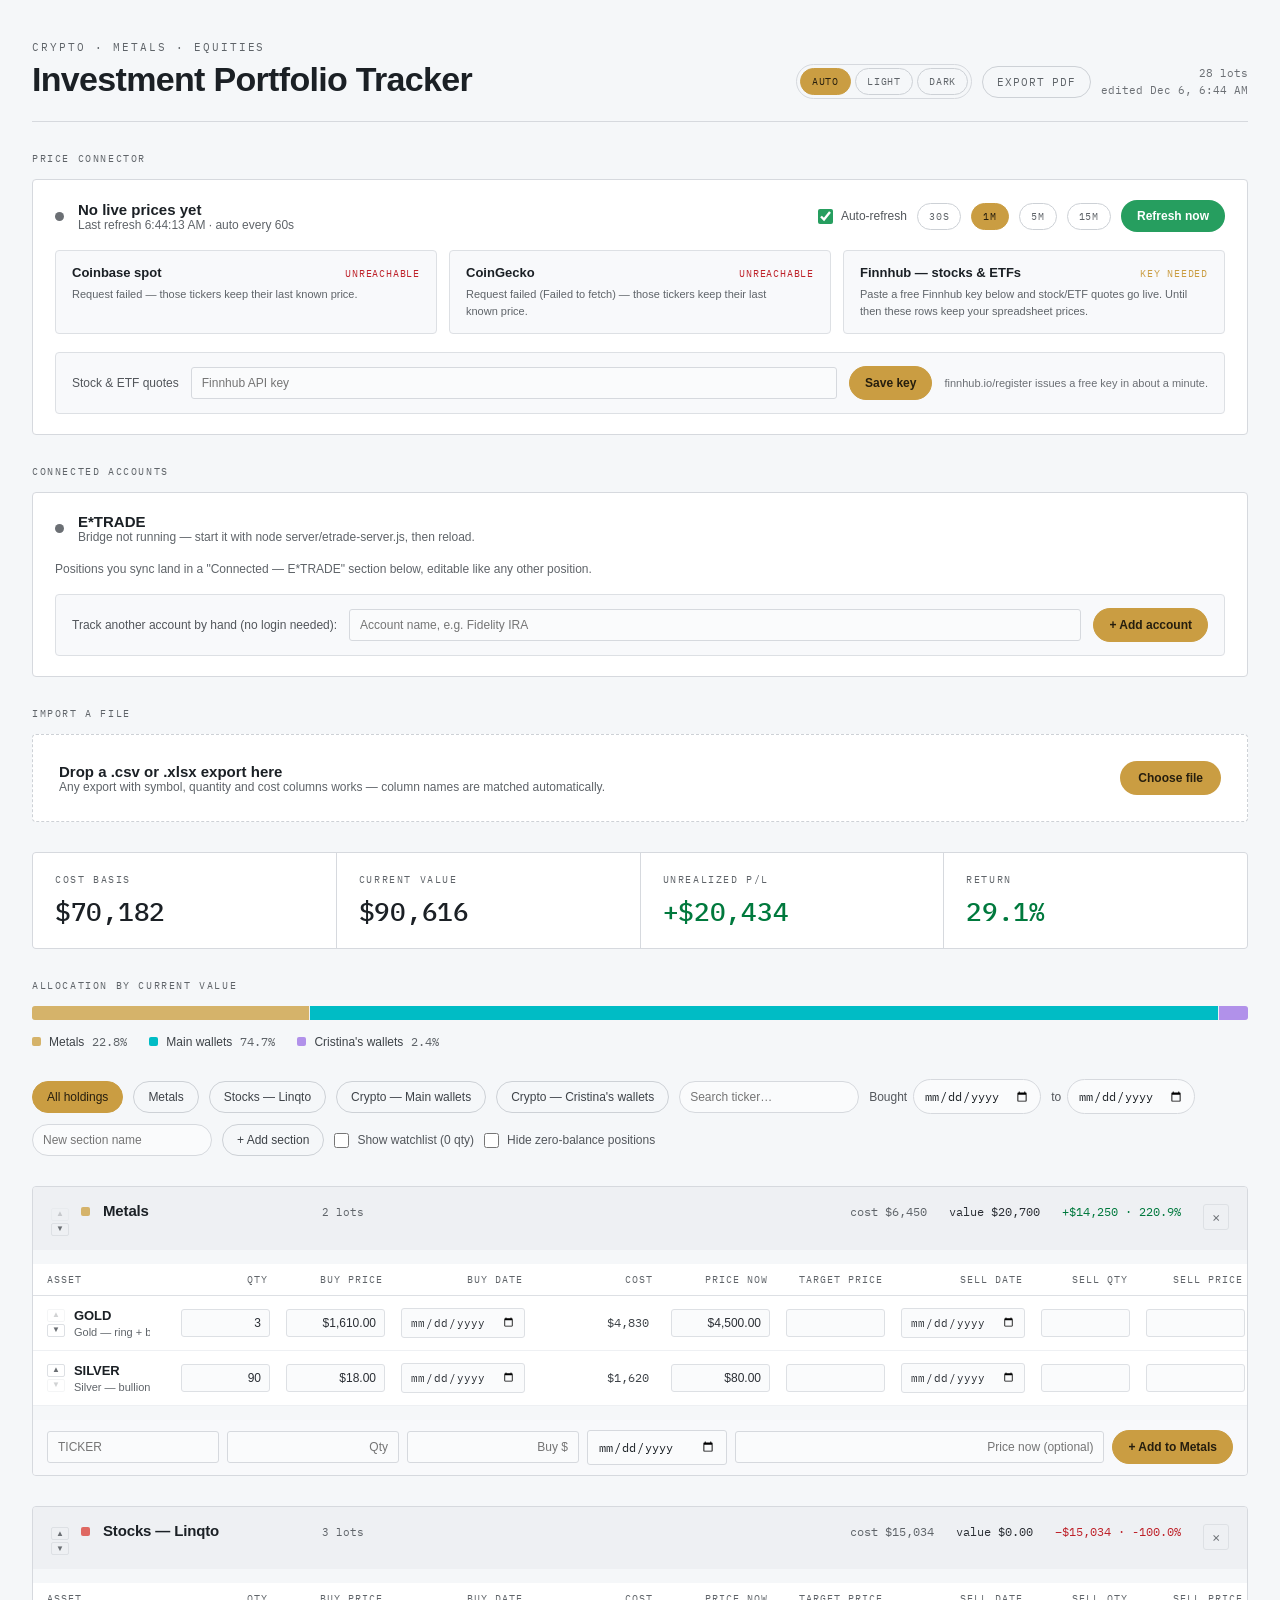
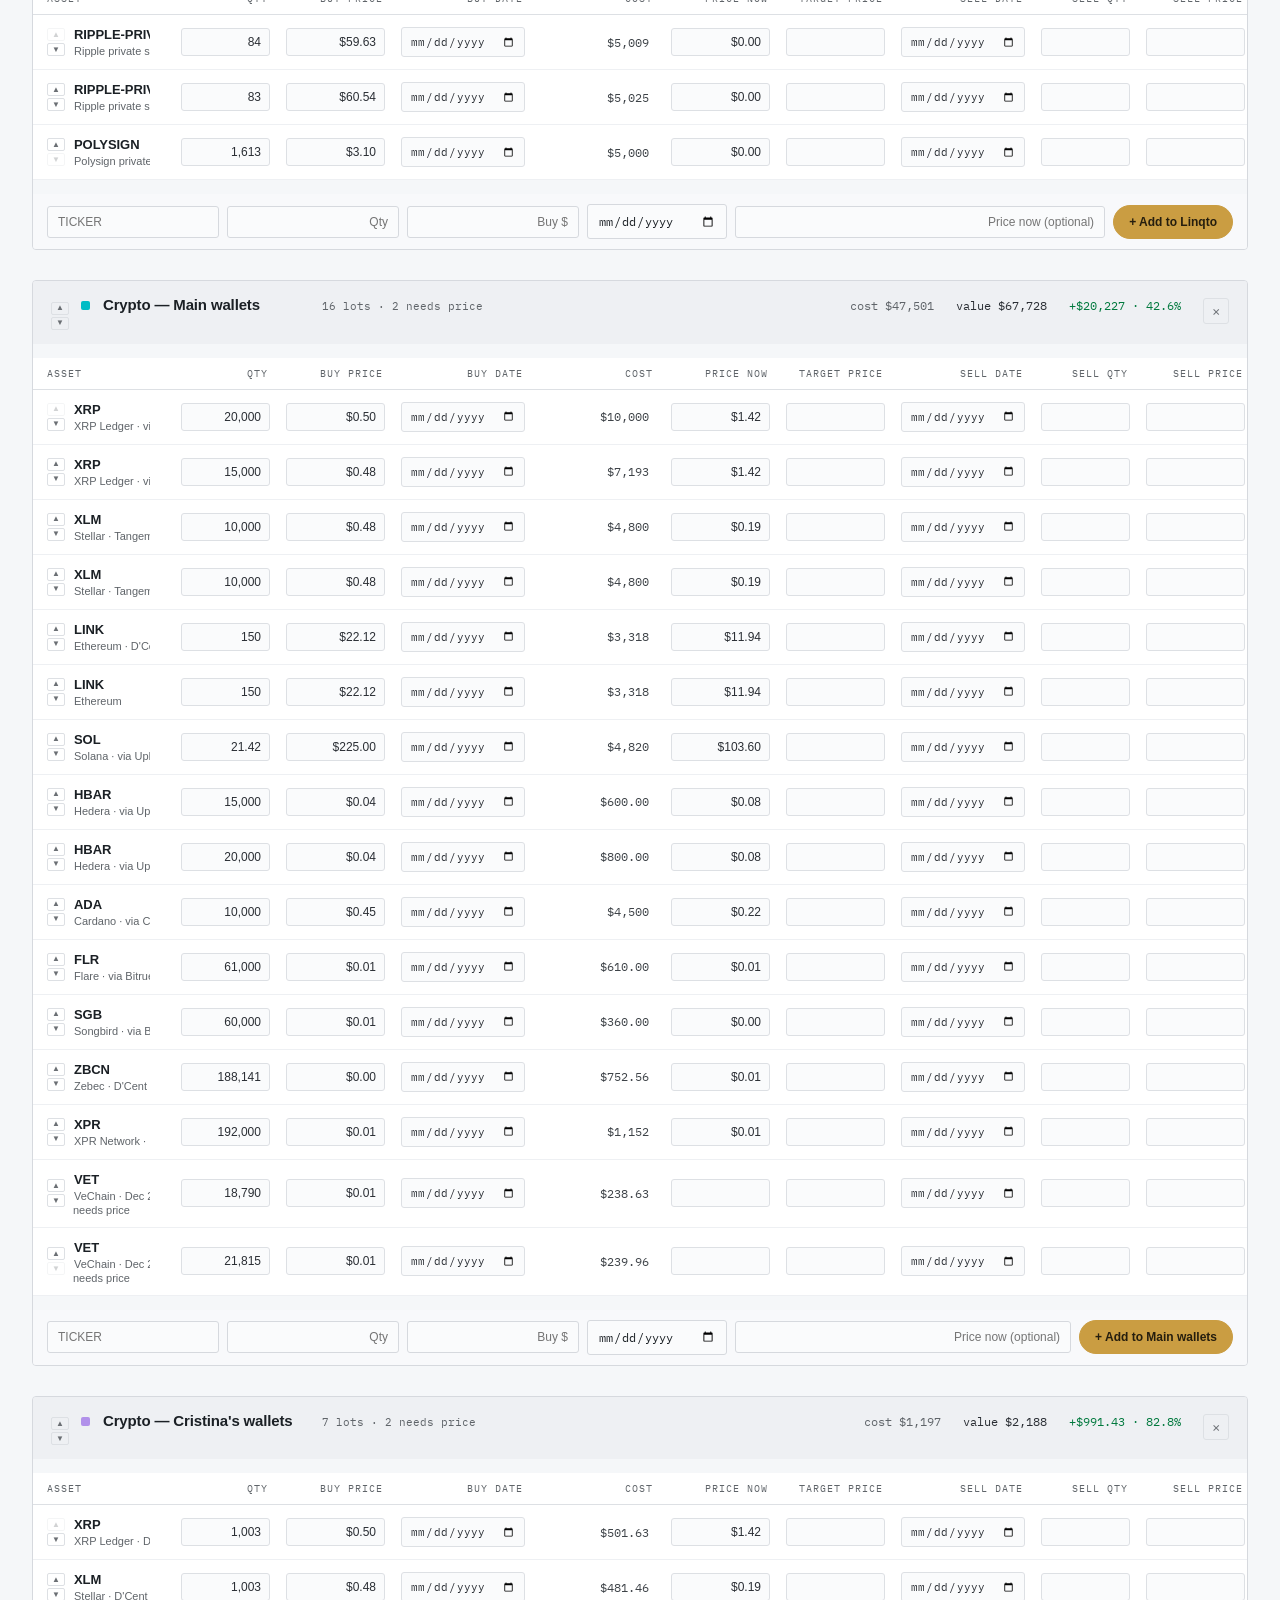
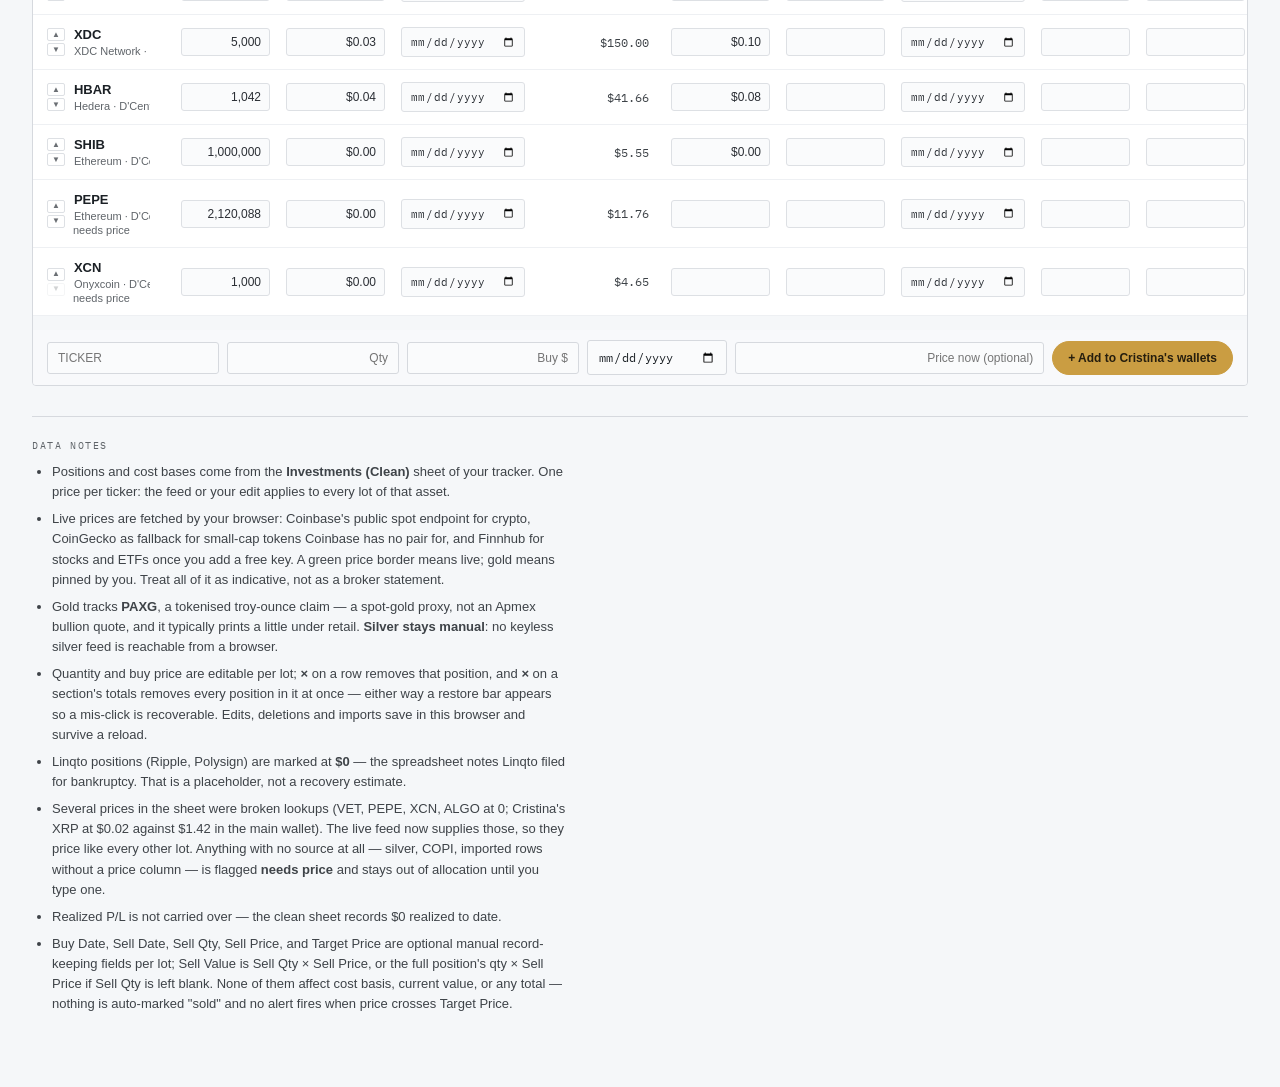
==== commit 90f67836: "Merge remote-tracking branch 'origin/main'" ====
--- a/portfolio-tracker.html
+++ b/portfolio-tracker.html
@@ -371,7 +371,22 @@
 function plClass(n) { return n > 0.005 ? "pl-pos" : (n < -0.005 ? "pl-neg" : "pl-flat"); }
 function num(v) {
   if (v === null || v === undefined) return NaN;
-  return parseFloat(String(v).replace(/[$,%\s]/g, "").replace(/[()]/g, ""));
+  let s = String(v).replace(/[$%\s]/g, "");
+  // Accounting-style negatives: "(123.45)" means -123.45, not 123.45 — stripping the
+  // parens without negating (the old behavior) silently flipped the sign.
+  const negParen = /^\(.*\)$/.test(s);
+  if (negParen) s = s.slice(1, -1);
+  const commaCount = (s.match(/,/g) || []).length;
+  if (s.indexOf(".") === -1 && commaCount === 1 && /,\d{1,2}$/.test(s)) {
+    // A lone comma followed by 1-2 digits, with no decimal point anywhere else, reads as a
+    // locale decimal comma ("1234,56"), not US thousands grouping ("1,234") — unconditionally
+    // stripping it (the old behavior) turned it into a 100x-1000x magnitude error.
+    s = s.replace(",", ".");
+  } else {
+    s = s.replace(/,/g, "");
+  }
+  const n = parseFloat(s);
+  return negParen ? -n : n;
 }
 function esc(s) {
   return String(s === undefined || s === null ? "" : s)
@@ -436,7 +451,14 @@
 }
 
 function csvToRows(text) {
-  const delim = text.indexOf("\t") > -1 && text.indexOf(",") < 0 ? "\t" : ",";
+  // Sniff the delimiter from the header row alone, not the whole file — a genuine .tsv
+  // export with even one comma anywhere in its data (a thousands-separated number, a
+  // description field) used to flip the entire file to comma-delimited parsing, leaving
+  // literal tabs stuck inside oversized "cells" instead of splitting on them.
+  const firstLine = text.split(/\r?\n/, 1)[0] || "";
+  const tabCount = (firstLine.match(/\t/g) || []).length;
+  const commaCount = (firstLine.match(/,/g) || []).length;
+  const delim = tabCount > commaCount ? "\t" : ",";
   const rows = [];
   let row = [], cell = "", q = false;
   for (let i = 0; i < text.length; i++) {
@@ -561,6 +583,9 @@
         showTransactions: false, transactions: [], transactionsLoading: false, transactionsError: ""
       }
     };
+    // Ephemeral, not persisted: which keys the current 10s undo window can still restore.
+    // Once that window closes (see armRestoreBar), those deletions are permanent.
+    this.pendingDeleteKeys = [];
     this.render();
     this.attachEvents();
     this.mount();
@@ -611,8 +636,15 @@
       theme: this.state.theme, custom: this.state.custom, extraGroups: this.state.extraGroups,
       groupNames_: this.state.groupNames_, groupOrder: this.state.groupOrder, rowOrder: this.state.rowOrder, at: at
     };
-    try { localStorage.setItem(KEY, JSON.stringify(payload)); } catch (e) {}
-    this.state.savedAt = at;
+    // savedAt must only advance on an actual successful write — otherwise a quota-exceeded
+    // or private-browsing localStorage failure looks identical to a normal save in the
+    // "edited ..." label, and the edit is silently lost on the next reload with no warning.
+    try {
+      localStorage.setItem(KEY, JSON.stringify(payload));
+      this.state.savedAt = at;
+    } catch (e) {
+      this.state.savedAt = "save failed — " + (e && e.message ? e.message : "storage error");
+    }
   }
 
   mount() {
@@ -704,8 +736,13 @@
     if (this.state.refreshing) return;
     this.state.refreshing = true; this.render();
     const needed = this.neededTickers();
+    // A ticker with no FEED_MAP entry defaults to the free, keyless Coinbase->CoinGecko
+    // chain, not Finnhub — Finnhub only ever gets queried for tickers explicitly mapped to
+    // it. Defaulting unmapped tickers to *both* wasted a rate-limited Finnhub call on every
+    // refresh for something that could never resolve there, and could clobber a real
+    // Finnhub error (e.g. "key rejected") with the generic failure from that bogus lookup.
     const cb = needed.filter(t => !FEED_MAP[t] || FEED_MAP[t][0] === "coinbase");
-    const eq = needed.filter(t => !FEED_MAP[t] || FEED_MAP[t][0] === "finnhub");
+    const eq = needed.filter(t => FEED_MAP[t] && FEED_MAP[t][0] === "finnhub");
     const stamp = new Date().toLocaleTimeString(undefined, { hour: "numeric", minute: "2-digit", second: "2-digit" });
     const [cbRes, eqRes] = await Promise.all([this.fetchCoinbase(cb), this.fetchFinnhub(eq, this.state.apiKey)]);
     const gkRes = await this.fetchGecko(cbRes.failed);
@@ -827,7 +864,7 @@
     this.state.extraGroups = this.state.extraGroups.filter(g => g !== name);
     if (this.state.groupOrder) this.state.groupOrder = this.state.groupOrder.filter(g => g !== name);
     if (this.state.groupNames_ && name in this.state.groupNames_) delete this.state.groupNames_[name];
-    if (keys.length > 0) this.armRestoreBar();
+    if (keys.length > 0) this.armRestoreBar(keys);
     this.persist(); this.render();
   }
   toggleWatchlist() { this.state.watchlist = !this.state.watchlist; this.render(); }
@@ -836,17 +873,26 @@
   setDateTo(text) { this.state.dateTo = text; }
   clearDateFilter() { this.state.dateFrom = ""; this.state.dateTo = ""; this.render(); }
   restoreDeleted() {
-    this.state.deleted = {};
+    // Only undoes what's still within the current 10s window — `pendingDeleteKeys` never
+    // includes anything from a batch whose timer already fired, so this can't resurrect a
+    // long-ago deletion just because the user deletes something new later.
+    this.pendingDeleteKeys.forEach(key => { delete this.state.deleted[key]; });
+    this.pendingDeleteKeys = [];
     this.state.showRestoreBar = false;
     if (this.restoreBarTimer) { clearTimeout(this.restoreBarTimer); this.restoreBarTimer = null; }
     this.persist(); this.render();
   }
-  armRestoreBar() {
+  armRestoreBar(keys) {
+    // Starts a fresh undoable batch unless the bar is already showing (another delete
+    // within the same 10s window extends the same batch instead of starting a new one).
+    if (!this.restoreBarTimer) this.pendingDeleteKeys = [];
+    this.pendingDeleteKeys = this.pendingDeleteKeys.concat(keys || []);
     this.state.showRestoreBar = true;
     if (this.restoreBarTimer) clearTimeout(this.restoreBarTimer);
     this.restoreBarTimer = setTimeout(() => {
       this.state.showRestoreBar = false;
       this.restoreBarTimer = null;
+      this.pendingDeleteKeys = [];
       this.render();
     }, 10000);
   }
@@ -949,11 +995,16 @@
     this.persist();
   }
   editTicker(key, text) {
-    this.state.drafts["tk" + key] = text;
     const t = text.trim().toUpperCase();
     if (t) {
+      this.state.drafts["tk" + key] = text;
       this.state.edits[key] = Object.assign({}, this.state.edits[key], { ticker: t });
       this.persist();
+    } else {
+      // Reject an empty ticker rather than silently keeping the old one underneath while
+      // the input visibly shows blank — clearing the draft re-renders the field from the
+      // row's real (unchanged) ticker instead of a misleading blank box.
+      delete this.state.drafts["tk" + key];
     }
     this.render();
   }
@@ -975,7 +1026,7 @@
     }
     this.render();
   }
-  deleteRow(key) { this.state.deleted[key] = true; this.armRestoreBar(); this.persist(); this.render(); }
+  deleteRow(key) { this.state.deleted[key] = true; this.armRestoreBar([key]); this.persist(); this.render(); }
   groupDraftChange(group, field, text) {
     const gd = Object.assign({ ticker: "", qty: "", buy: "", buyDate: "", price: "", error: "" }, this.state.groupDrafts[group]);
     gd[field] = text;
@@ -1192,8 +1243,11 @@
       pinnedLabel: pinnedList.length + " ticker" + (pinnedList.length === 1 ? "" : "s") + " (" + pinnedList.slice(0, 6).join(", ") + (pinnedList.length > 6 ? "…" : "") + ")",
       newSectionDraft: this.state.newSectionDraft,
       newSectionError: this.state.newSectionError,
-      hasDeleted: this.state.showRestoreBar && Object.keys(deleted).length > 0,
-      deletedLabel: Object.keys(deleted).length + " position" + (Object.keys(deleted).length === 1 ? "" : "s"),
+      // Counts only the current undoable batch, not every deletion ever made — otherwise,
+      // once an earlier batch's window had already closed, this would claim "Restore all"
+      // brings back more positions than it actually can (or silently would, pre-fix).
+      hasDeleted: this.state.showRestoreBar && this.pendingDeleteKeys.length > 0,
+      deletedLabel: this.pendingDeleteKeys.length + " position" + (this.pendingDeleteKeys.length === 1 ? "" : "s"),
       tickerSearch: this.state.tickerSearch,
       dateFrom: this.state.dateFrom,
       dateTo: this.state.dateTo,
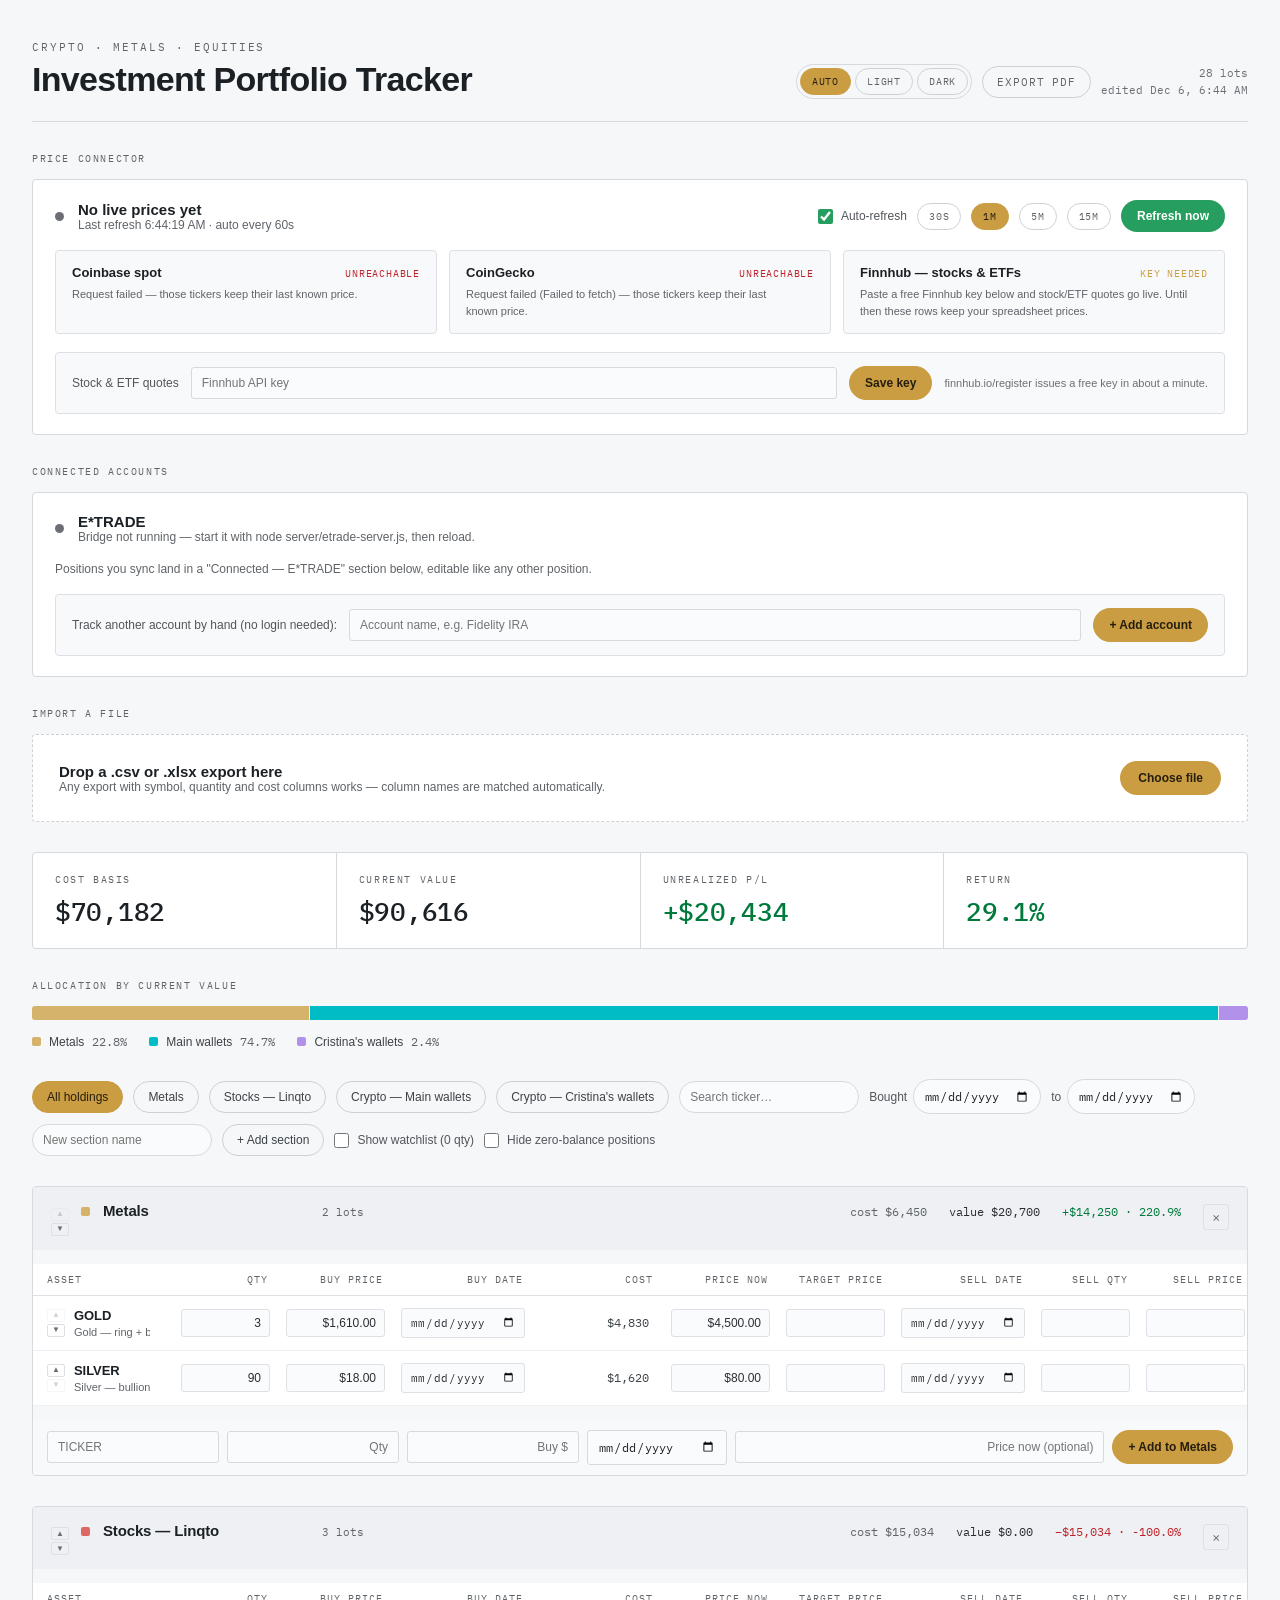
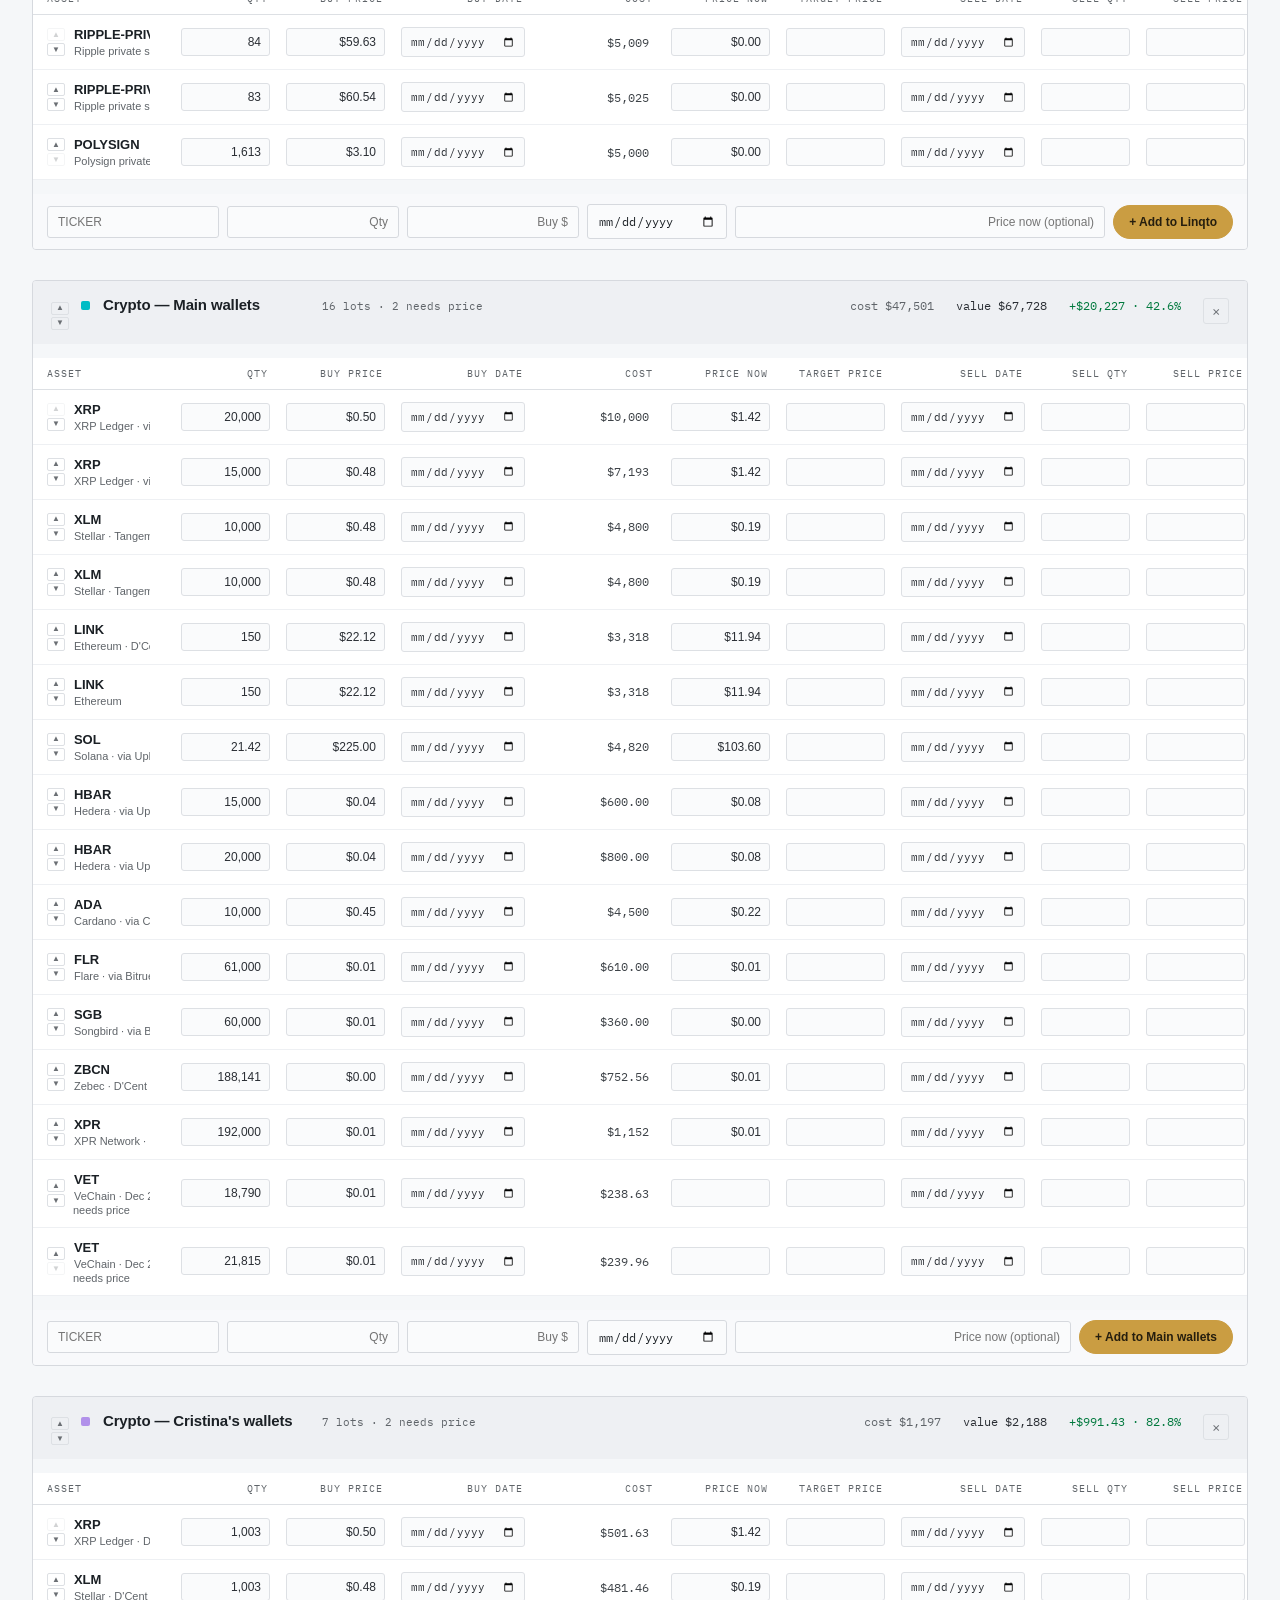
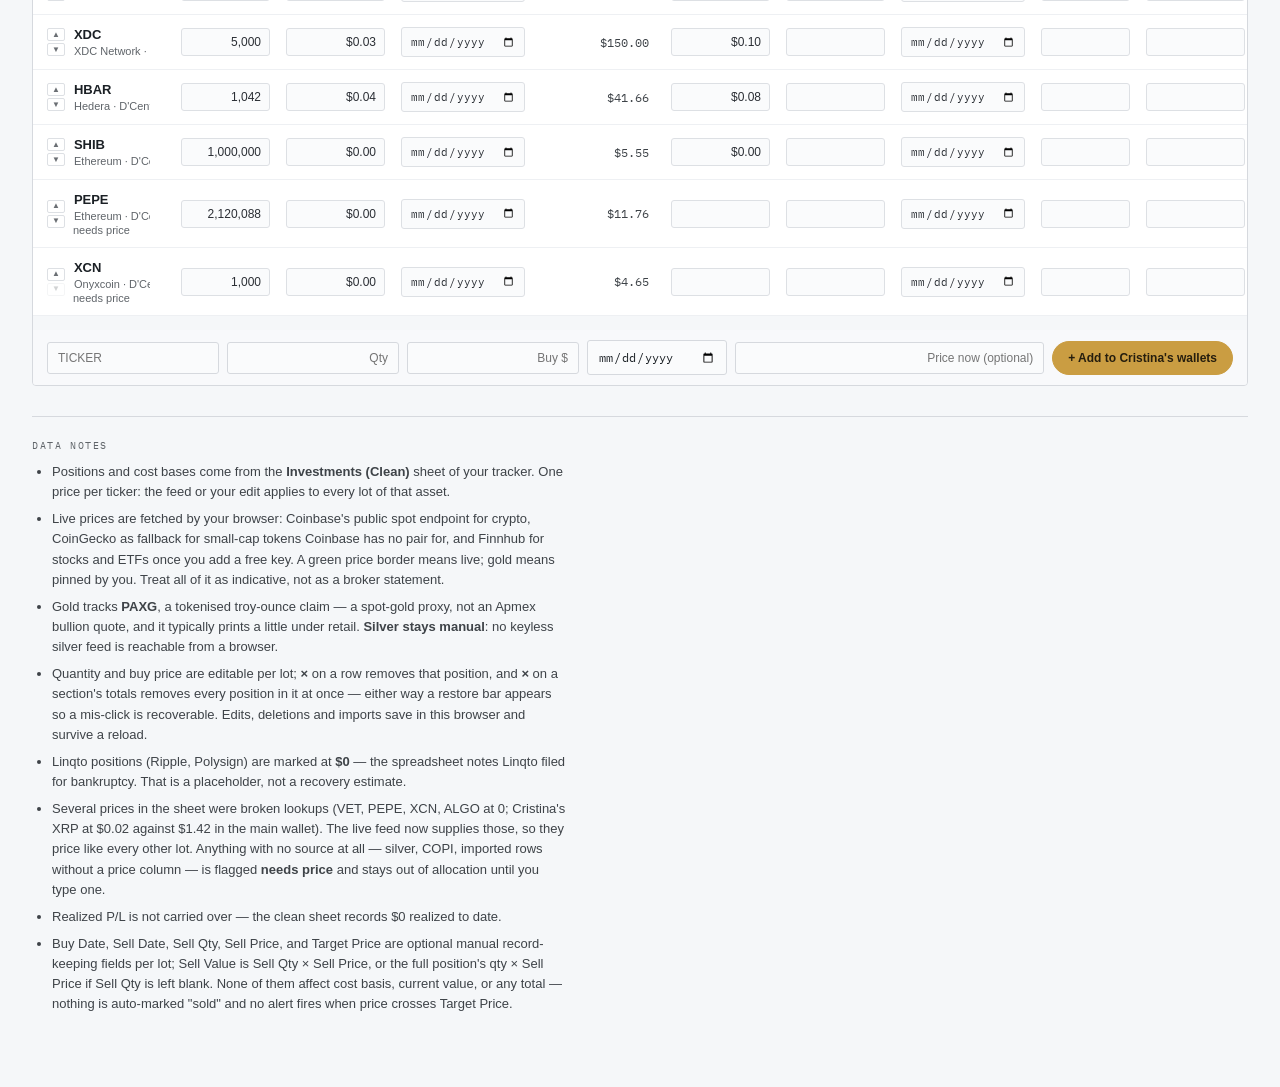
==== commit c97ddf93: "Restore Finnhub lookup for unmapped tickers fetchFinnhub already resolves a ticker with no FEED_MAP " ====
--- a/portfolio-tracker.html
+++ b/portfolio-tracker.html
@@ -736,13 +736,12 @@
     if (this.state.refreshing) return;
     this.state.refreshing = true; this.render();
     const needed = this.neededTickers();
-    // A ticker with no FEED_MAP entry defaults to the free, keyless Coinbase->CoinGecko
-    // chain, not Finnhub — Finnhub only ever gets queried for tickers explicitly mapped to
-    // it. Defaulting unmapped tickers to *both* wasted a rate-limited Finnhub call on every
-    // refresh for something that could never resolve there, and could clobber a real
-    // Finnhub error (e.g. "key rejected") with the generic failure from that bogus lookup.
+    // A ticker with no FEED_MAP entry could be either a crypto symbol Coinbase/CoinGecko
+    // cover or a stock/ETF Finnhub covers — fetchFinnhub resolves it by its raw ticker
+    // string when there's no explicit mapping, so unmapped tickers are tried on both and
+    // whichever feed actually recognizes it wins.
     const cb = needed.filter(t => !FEED_MAP[t] || FEED_MAP[t][0] === "coinbase");
-    const eq = needed.filter(t => FEED_MAP[t] && FEED_MAP[t][0] === "finnhub");
+    const eq = needed.filter(t => !FEED_MAP[t] || FEED_MAP[t][0] === "finnhub");
     const stamp = new Date().toLocaleTimeString(undefined, { hour: "numeric", minute: "2-digit", second: "2-digit" });
     const [cbRes, eqRes] = await Promise.all([this.fetchCoinbase(cb), this.fetchFinnhub(eq, this.state.apiKey)]);
     const gkRes = await this.fetchGecko(cbRes.failed);
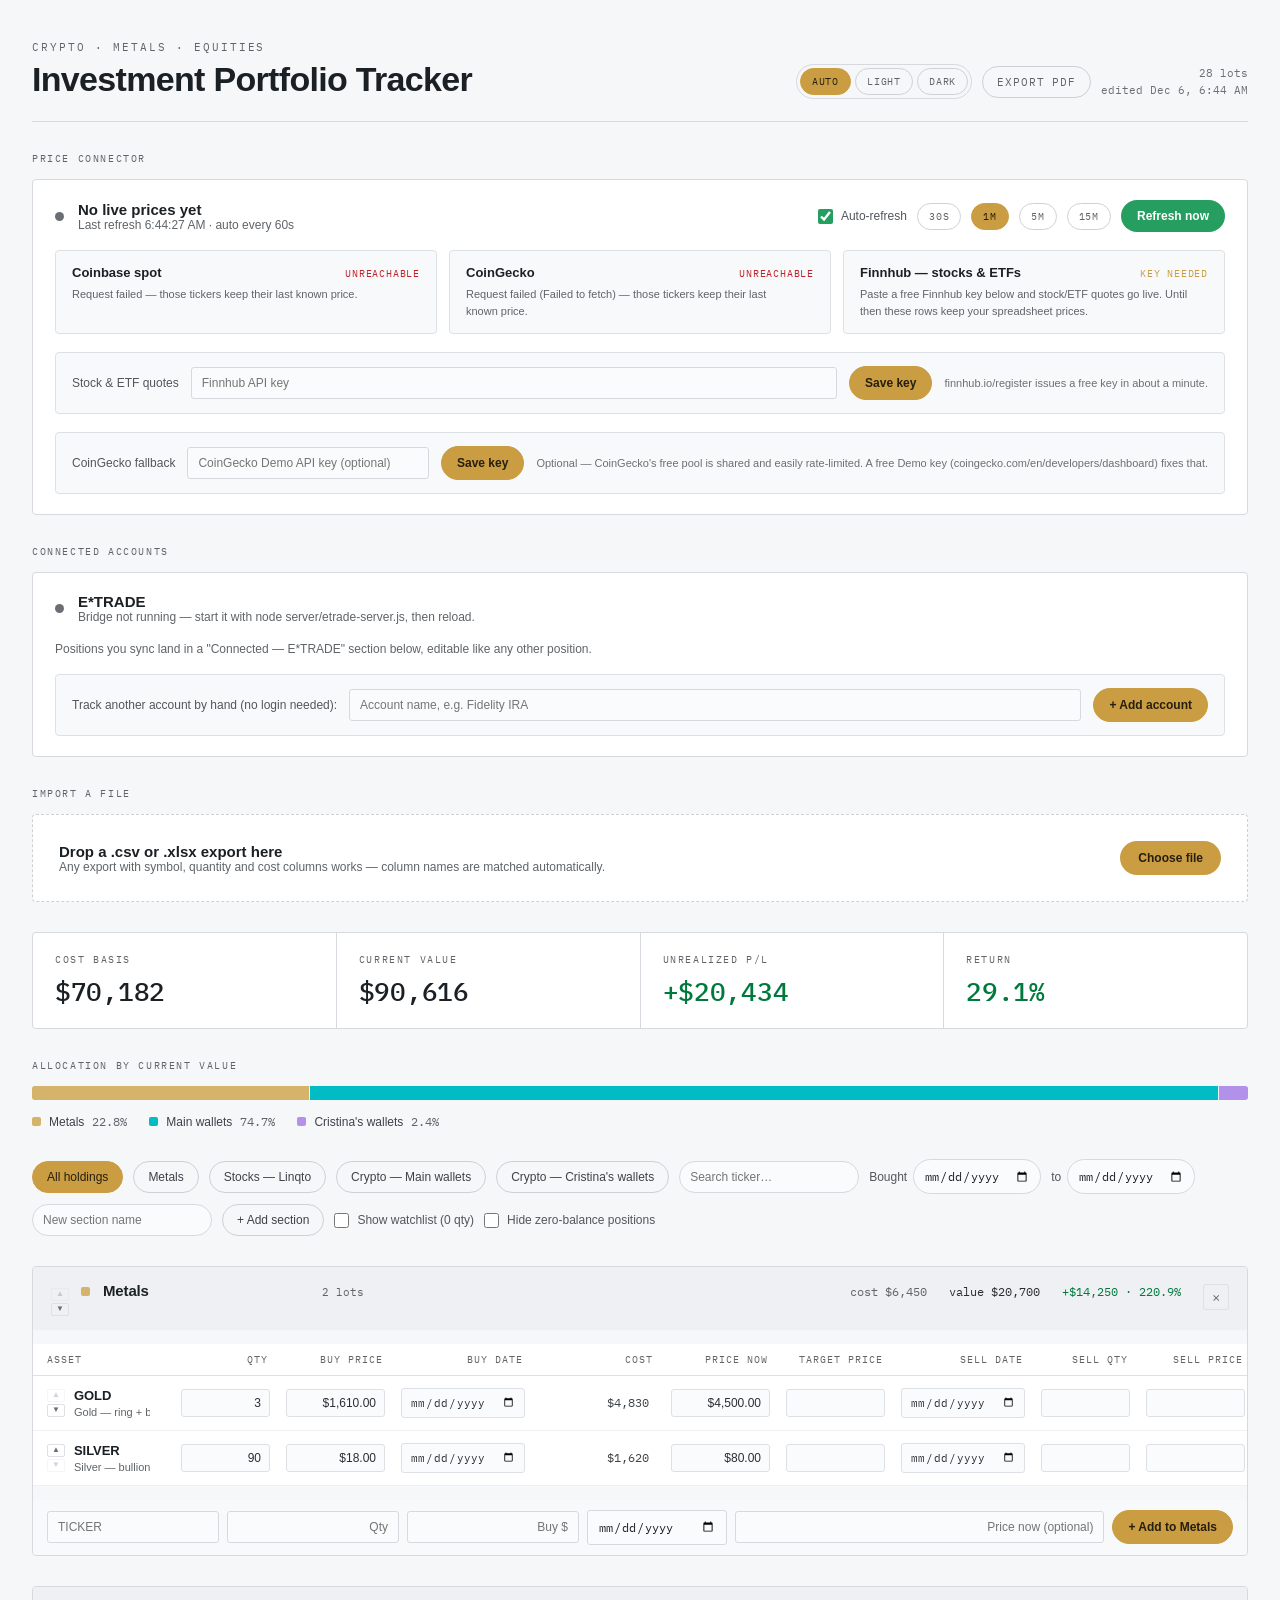
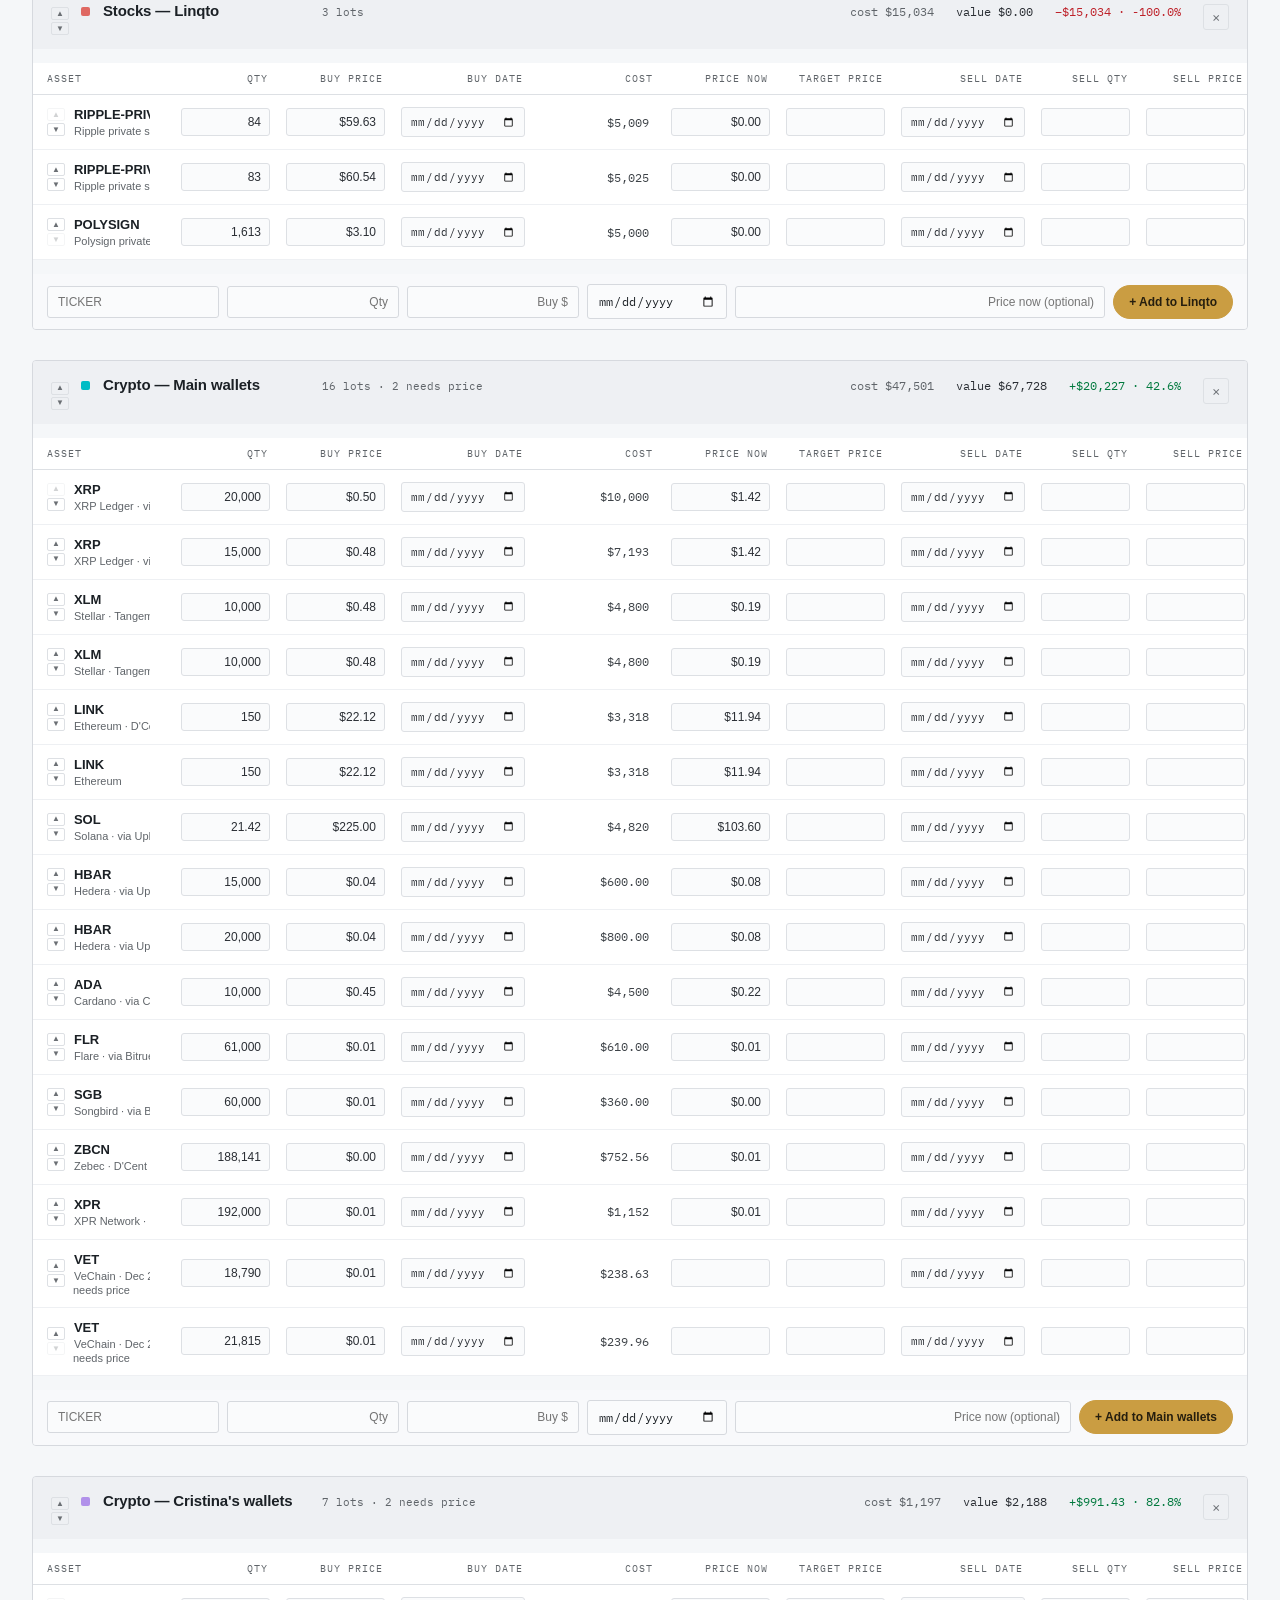
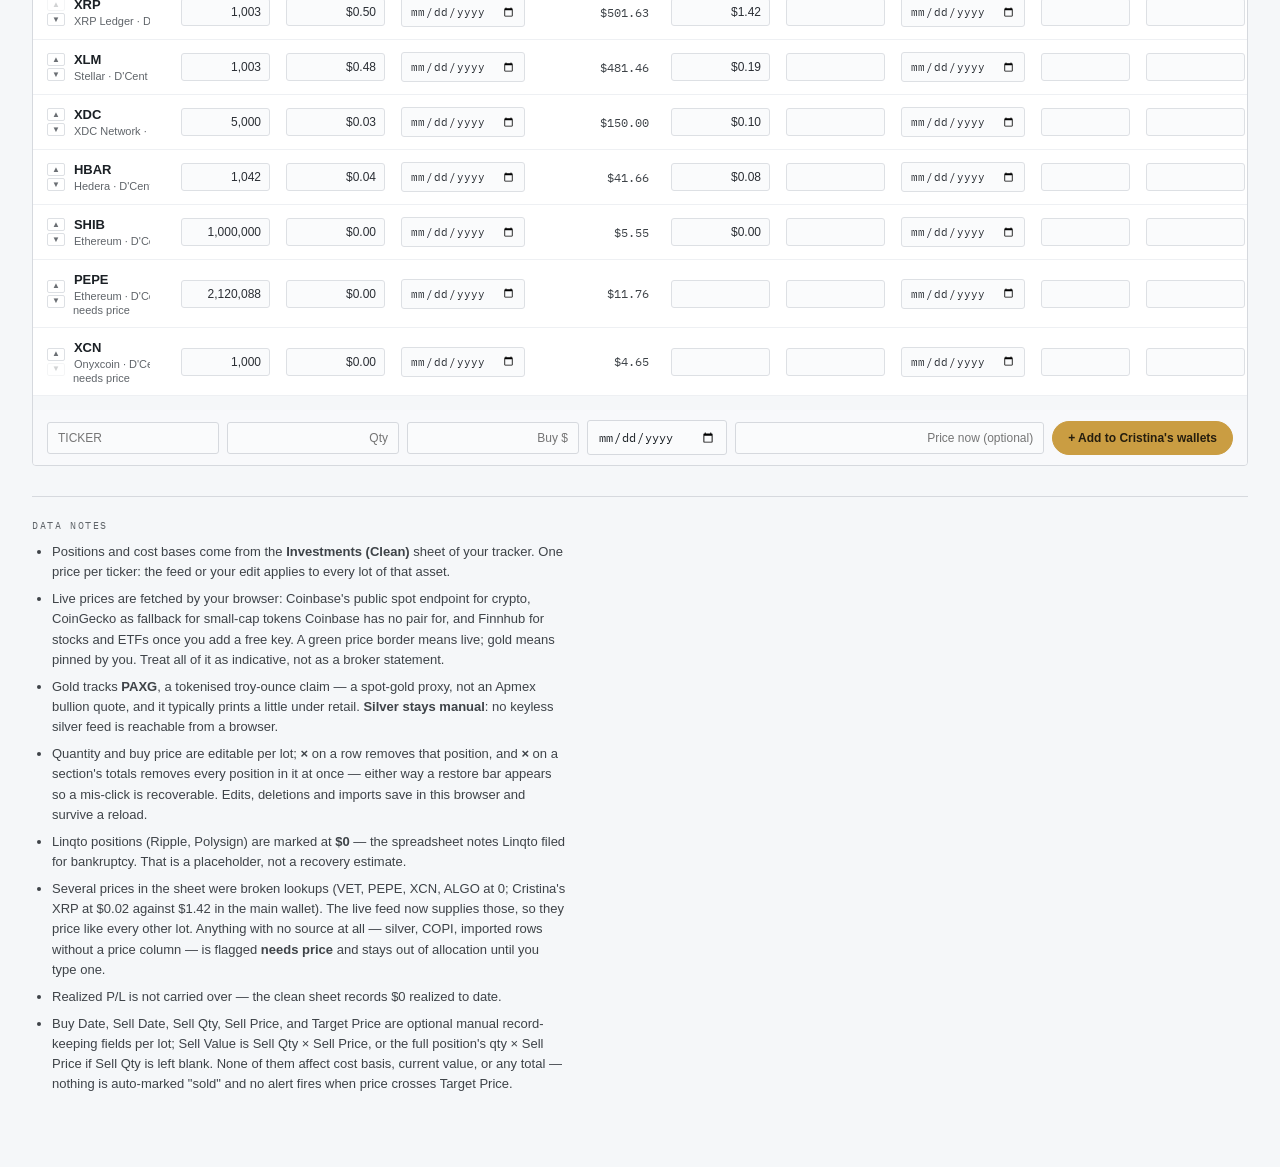
==== commit 8b7d92e9: "Add optional CoinGecko API key support CoinGecko's keyless public API shares a small, dynamic rate-l" ====
--- a/portfolio-tracker.html
+++ b/portfolio-tracker.html
@@ -563,6 +563,8 @@
       showRestoreBar: false,
       apiKey: saved.apiKey || "",
       keyDraft: saved.apiKey || "",
+      geckoApiKey: saved.geckoApiKey || "",
+      geckoKeyDraft: saved.geckoApiKey || "",
       lastRefresh: saved.lastRefresh || "",
       savedAt: saved.at || "—",
       group: "All",
@@ -633,6 +635,7 @@
       imported: this.state.imported, edits: this.state.edits, deleted: this.state.deleted,
       live: this.state.live, pinned: this.state.pinned, auto: this.state.auto, intervalMs: this.state.intervalMs,
       feedStatus: this.state.feedStatus, lastRefresh: this.state.lastRefresh, apiKey: this.state.apiKey,
+      geckoApiKey: this.state.geckoApiKey,
       theme: this.state.theme, custom: this.state.custom, extraGroups: this.state.extraGroups,
       groupNames_: this.state.groupNames_, groupOrder: this.state.groupOrder, rowOrder: this.state.rowOrder, at: at
     };
@@ -694,13 +697,18 @@
     return { got, failed };
   }
 
-  async fetchGecko(tickers) {
+  async fetchGecko(tickers, key) {
     const list = tickers.filter(t => GECKO_IDS[t]);
     if (!list.length) return { got: {}, failed: [], attempted: 0 };
     const ids = list.map(t => GECKO_IDS[t]);
     try {
-      const res = await fetch("https://api.coingecko.com/api/v3/simple/price?ids=" + ids.join(",") + "&vs_currencies=usd", { cache: "no-store" });
-      if (!res.ok) throw new Error(String(res.status));
+      let url = "https://api.coingecko.com/api/v3/simple/price?ids=" + ids.join(",") + "&vs_currencies=usd";
+      // A query param, not a custom header, so this stays a CORS "simple request" — a custom
+      // header would trigger a preflight OPTIONS request, which a file:// page's null origin
+      // may not clear even with a valid key.
+      if (key) url += "&x_cg_demo_api_key=" + encodeURIComponent(key);
+      const res = await fetch(url, { cache: "no-store" });
+      if (!res.ok) { if (res.status === 429) throw new Error("rate limited"); throw new Error(String(res.status)); }
       const json = await res.json();
       const got = {}, failed = [];
       list.forEach(t => {
@@ -744,7 +752,7 @@
     const eq = needed.filter(t => !FEED_MAP[t] || FEED_MAP[t][0] === "finnhub");
     const stamp = new Date().toLocaleTimeString(undefined, { hour: "numeric", minute: "2-digit", second: "2-digit" });
     const [cbRes, eqRes] = await Promise.all([this.fetchCoinbase(cb), this.fetchFinnhub(eq, this.state.apiKey)]);
-    const gkRes = await this.fetchGecko(cbRes.failed);
+    const gkRes = await this.fetchGecko(cbRes.failed, this.state.geckoApiKey);
     const live = this.state.live;
     const apply = (res, source) => {
       Object.keys(res.got).forEach(t => {
@@ -828,6 +836,13 @@
     this.refresh();
   }
   clearKey() { this.state.keyDraft = ""; this.state.apiKey = ""; this.persist(); this.render(); }
+  onGeckoKeyDraftChange(text) { this.state.geckoKeyDraft = text; this.render(); }
+  saveGeckoKey() {
+    this.state.geckoApiKey = (this.state.geckoKeyDraft || "").trim();
+    this.persist(); this.render();
+    this.refresh();
+  }
+  clearGeckoKey() { this.state.geckoKeyDraft = ""; this.state.geckoApiKey = ""; this.persist(); this.render(); }
   unpinAll() { this.state.pinned = {}; this.persist(); this.render(); this.refresh(); }
   unpinTicker(ticker) { delete this.state.pinned[ticker]; this.persist(); this.render(); this.refresh(); }
   setDragging(on) { if (this.state.dragging !== on) { this.state.dragging = on; this.render(); } }
@@ -1238,6 +1253,10 @@
       keyStatus: this.state.apiKey ? "Key saved in this browser only." : "finnhub.io/register issues a free key in about a minute.",
       keyButtonLabel: this.state.apiKey ? "Replace key" : "Save key",
       hasKey: !!this.state.apiKey,
+      geckoKeyDraft: this.state.geckoKeyDraft,
+      geckoKeyStatus: this.state.geckoApiKey ? "Key saved in this browser only — 100 requests/min instead of the shared free pool." : "Optional — CoinGecko's free pool is shared and easily rate-limited. A free Demo key (coingecko.com/en/developers/dashboard) fixes that.",
+      geckoKeyButtonLabel: this.state.geckoApiKey ? "Replace key" : "Save key",
+      hasGeckoKey: !!this.state.geckoApiKey,
       hasPinned: pinnedList.length > 0,
       pinnedLabel: pinnedList.length + " ticker" + (pinnedList.length === 1 ? "" : "s") + " (" + pinnedList.slice(0, 6).join(", ") + (pinnedList.length > 6 ? "…" : "") + ")",
       newSectionDraft: this.state.newSectionDraft,
@@ -1445,6 +1464,13 @@
         <button class="btn-gold" data-action="save-key">${esc(vm.keyButtonLabel)}</button>
         ${vm.hasKey ? `<button class="btn-ghost" data-action="clear-key">Remove</button>` : ""}
         <span class="key-status">${esc(vm.keyStatus)}</span>
+      </div>
+      <div class="key-row">
+        <span class="key-label">CoinGecko fallback</span>
+        <input type="password" class="field key-input" value="${escAttr(vm.geckoKeyDraft)}" data-action="gecko-key-draft" placeholder="CoinGecko Demo API key (optional)">
+        <button class="btn-gold" data-action="save-gecko-key">${esc(vm.geckoKeyButtonLabel)}</button>
+        ${vm.hasGeckoKey ? `<button class="btn-ghost" data-action="clear-gecko-key">Remove</button>` : ""}
+        <span class="key-status">${esc(vm.geckoKeyStatus)}</span>
       </div>
       ${vm.hasPinned ? `
       <div class="pinned-bar">
@@ -1707,6 +1733,8 @@
       case "refresh-now": this.refresh(); break;
       case "save-key": this.saveKey(); break;
       case "clear-key": this.clearKey(); break;
+      case "save-gecko-key": this.saveGeckoKey(); break;
+      case "clear-gecko-key": this.clearGeckoKey(); break;
       case "unpin-all": this.unpinAll(); break;
       case "unpin-ticker": this.unpinTicker(el.dataset.ticker); break;
       case "connect-etrade": this.connectEtrade(); break;
@@ -1786,6 +1814,13 @@
       if (saveBtn) saveBtn.click();
     }
 
+    if (action === "gecko-key-draft") {
+      e.preventDefault();
+      el.blur();
+      const saveBtn = root.querySelector('[data-action="save-gecko-key"]');
+      if (saveBtn) saveBtn.click();
+    }
+
     if (action === "etrade-verifier-draft") {
       e.preventDefault();
       el.blur();
@@ -1806,6 +1841,7 @@
       case "date-to": this.setDateTo(el.value); break;
       case "etrade-verifier-draft": this.setEtradeVerifierDraft(el.value); break;
       case "key-draft": this.onKeyDraftChange(el.value); break;
+      case "gecko-key-draft": this.onGeckoKeyDraftChange(el.value); break;
       case "new-section-draft": this.onNewSectionDraftChange(el.value); break;
       case "rename-group": this.renameGroup(el.dataset.group, el.value); break;
       case "edit-qty": this.editQty(el.dataset.key, el.value); break;
